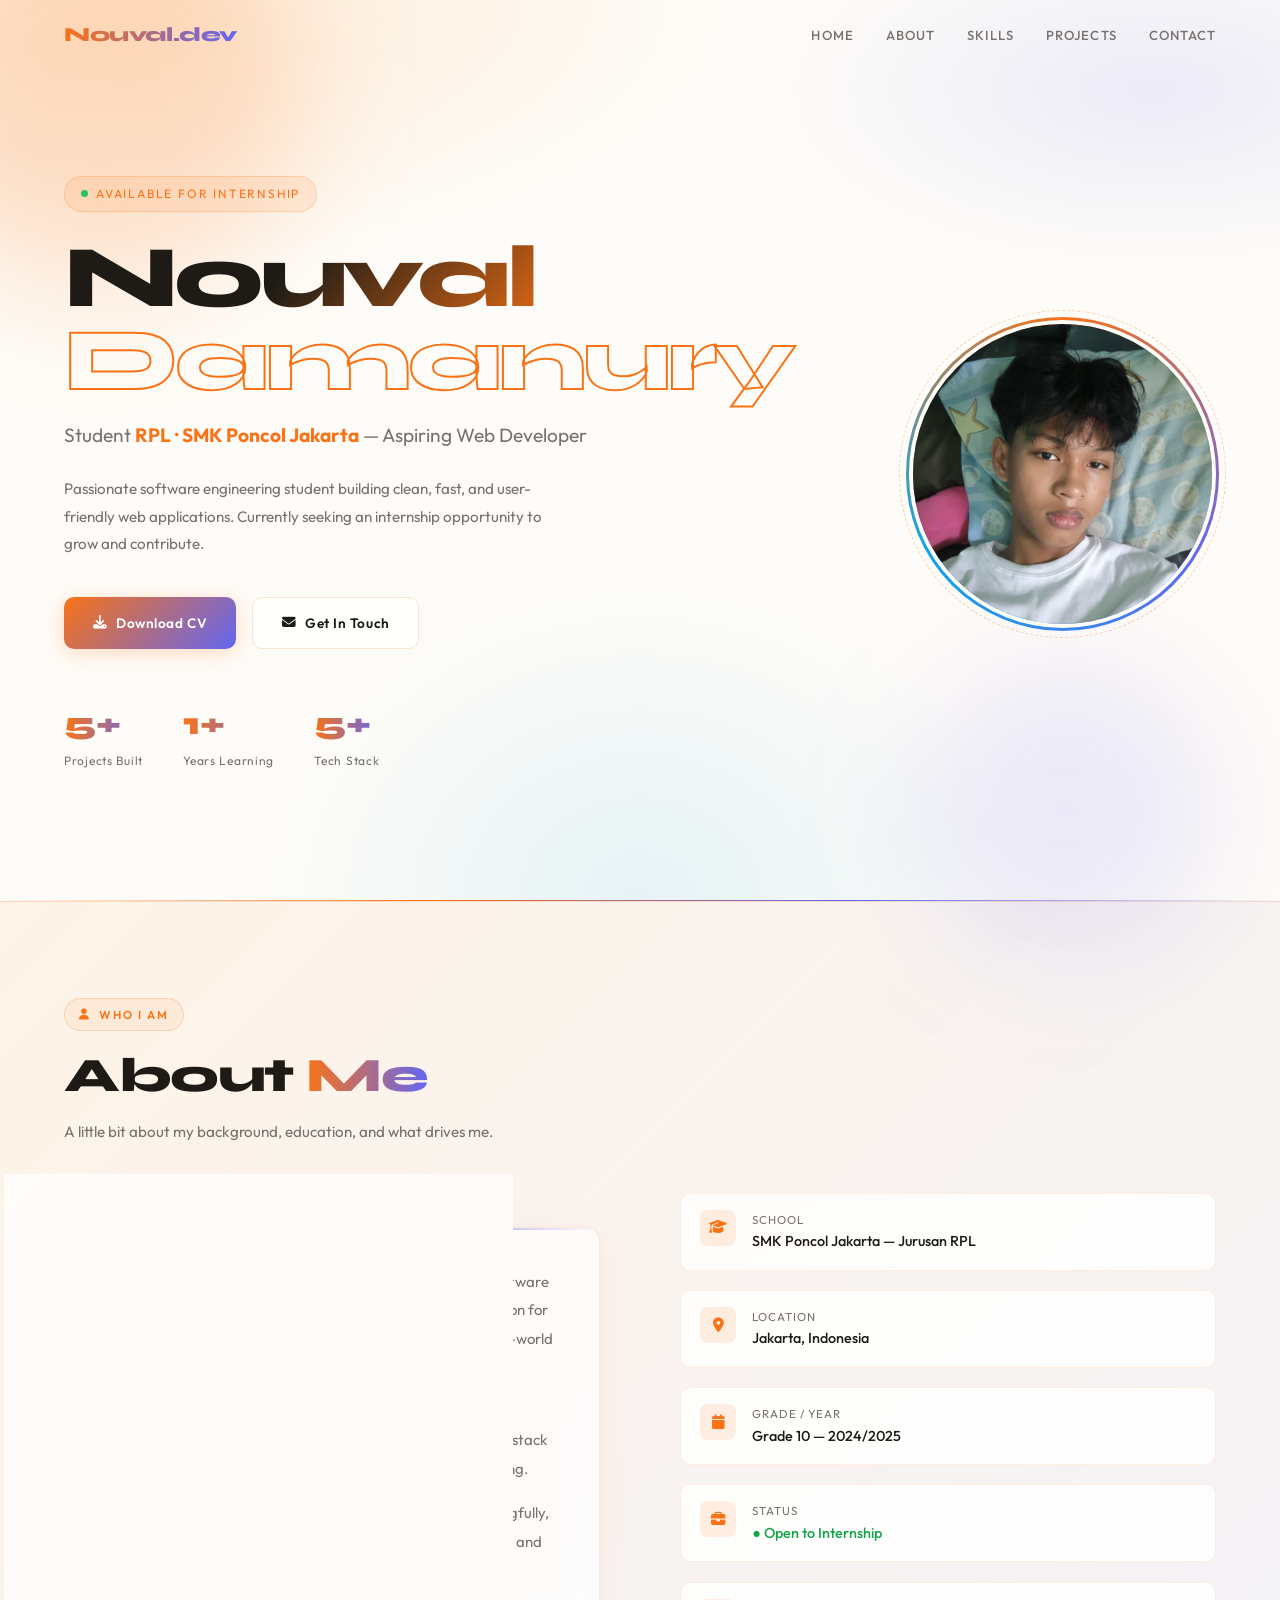
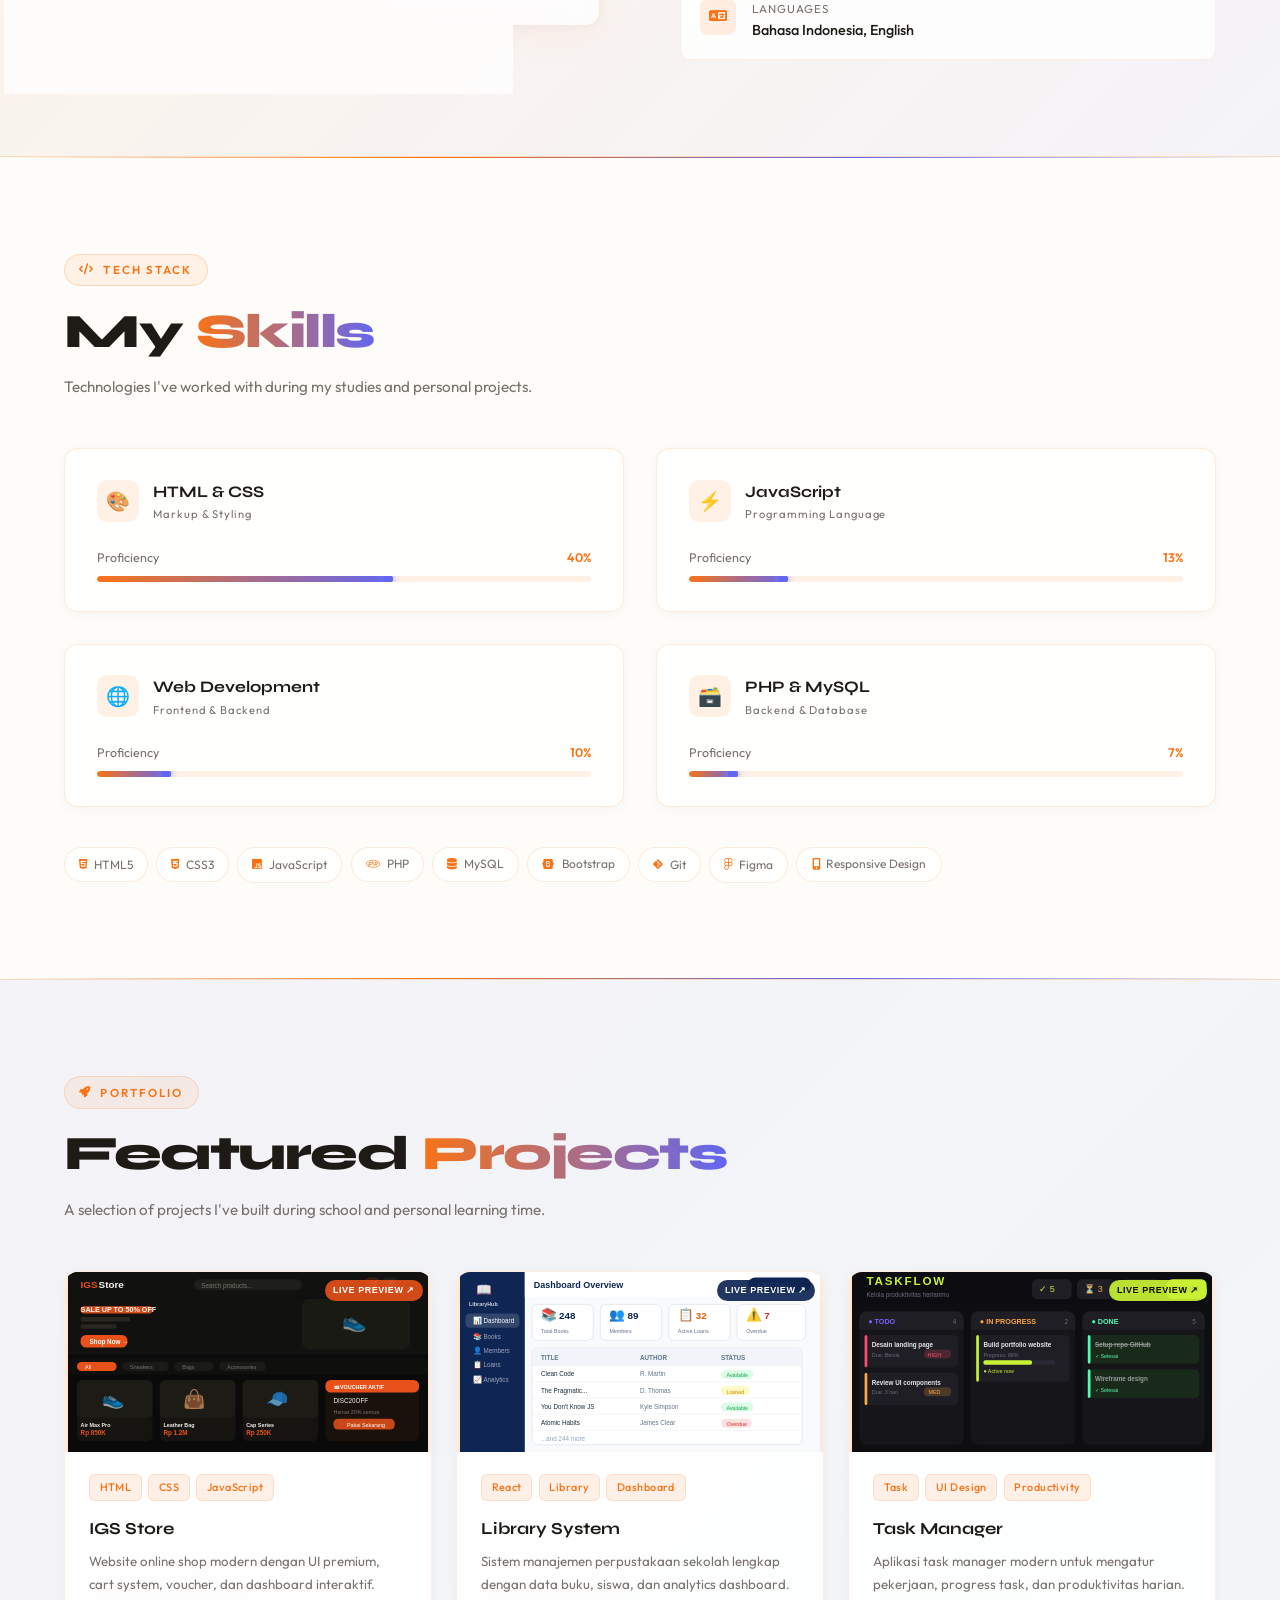
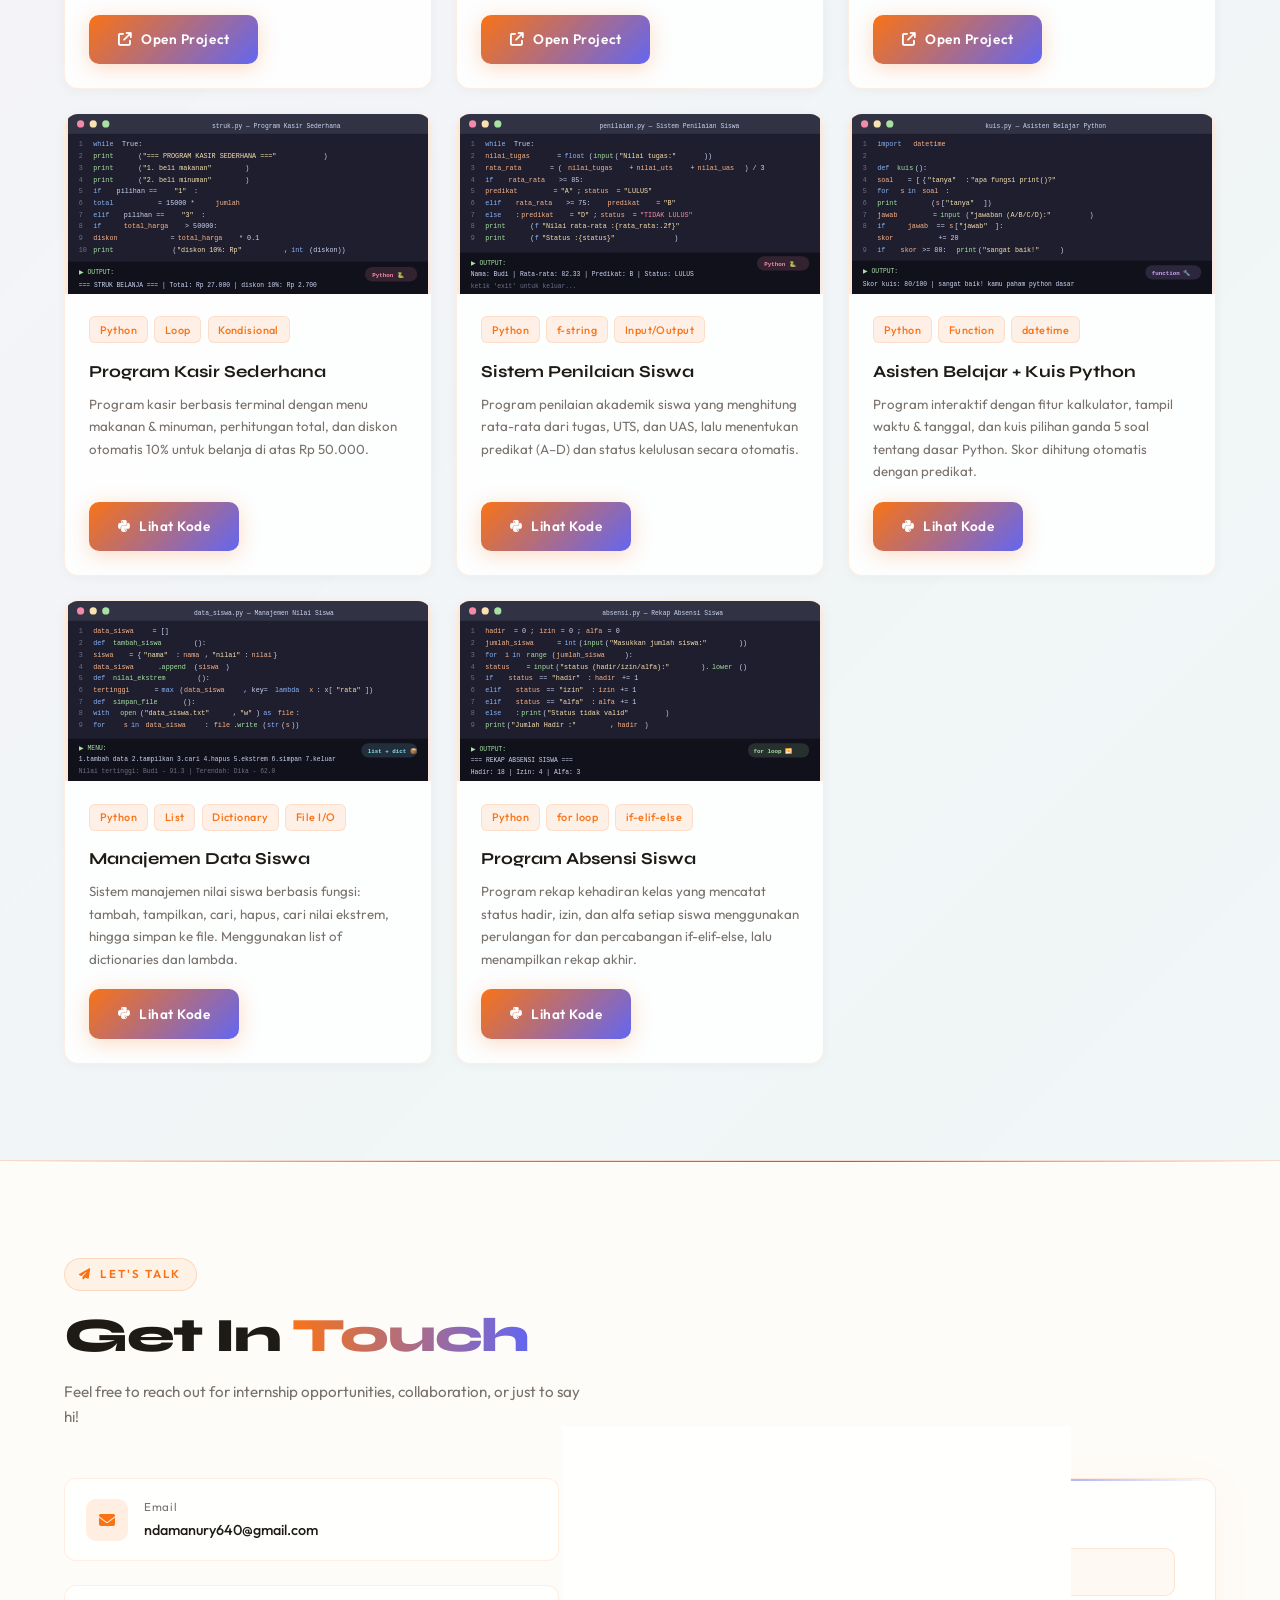
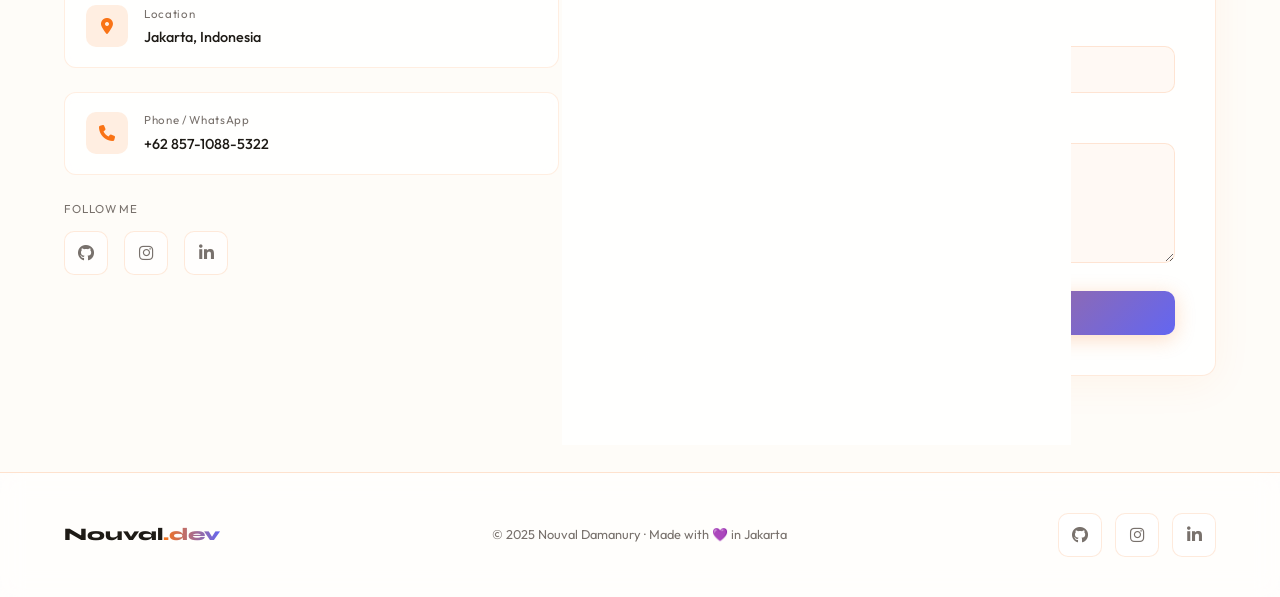
==== index.html @ 6b2ab717 "Add files via upload" ====
<!DOCTYPE html>
<html lang="en">
<head>
  <meta charset="UTF-8"/>
  <meta name="viewport" content="width=device-width, initial-scale=1.0"/>
  <title>Nouval Damanury — RPL Portfolio</title>
  <link href="https://fonts.googleapis.com/css2?family=Syne:wght@400;500;600;700;800&family=Outfit:wght@300;400;500;600&display=swap" rel="stylesheet"/>
  <link rel="stylesheet" href="https://cdnjs.cloudflare.com/ajax/libs/font-awesome/6.5.0/css/all.min.css"/>
  <style>
    /* ═══════════════════════════════════════
       ROOT & RESET
    ═══════════════════════════════════════ */
    :root {
      --bg:       #fefcf8;
      --bg2:      #fff8f0;
      --bg3:      #fff2e5;
      --purple:   #f97316;
      --purple-l: #fb923c;
      --purple-g: #fdba74;
      --accent:   #6366f1;
      --accent-l: #818cf8;
      --teal:     #0ea5e9;
      --rose:     #f43f5e;
      --glow:     rgba(249,115,22,.25);
      --glow2:    rgba(249,115,22,.15);
      --border:   rgba(249,115,22,.2);
      --text:     #1e1b16;
      --muted:    #78716c;
      --font-h:   'Syne', sans-serif;
      --font-b:   'Outfit', sans-serif;
      --r:        14px;
    }
    *, *::before, *::after { box-sizing: border-box; margin: 0; padding: 0; }
    html { scroll-behavior: smooth; }
    body {
      background: var(--bg);
      color: var(--text);
      font-family: var(--font-b);
      font-size: 15px;
      line-height: 1.7;
      overflow-x: hidden;
      background-image: 
        radial-gradient(ellipse 80% 50% at 10% 0%, rgba(253,186,116,.25) 0%, transparent 60%),
        radial-gradient(ellipse 60% 40% at 90% 10%, rgba(129,140,248,.15) 0%, transparent 50%),
        radial-gradient(ellipse 50% 60% at 50% 100%, rgba(14,165,233,.1) 0%, transparent 60%);
      background-attachment: fixed;
    }
    a { color: inherit; text-decoration: none; }
    img { max-width: 100%; display: block; }

    /* ═══════════════════════════════════════
       SCROLLBAR
    ═══════════════════════════════════════ */
    ::-webkit-scrollbar { width: 6px; }
    ::-webkit-scrollbar-track { background: var(--bg2); }
    ::-webkit-scrollbar-thumb { background: var(--purple); border-radius: 3px; }

    /* ═══════════════════════════════════════
       STAR CANVAS BG
    ═══════════════════════════════════════ */
    #starfield {
      position: fixed; inset: 0; z-index: 0;
      pointer-events: none;
      opacity: 0.6;
    }

    /* ═══════════════════════════════════════
       NAV
    ═══════════════════════════════════════ */
    nav {
      position: fixed; top: 0; left: 0; right: 0; z-index: 1000;
      padding: 1.1rem 5%;
      display: flex; justify-content: space-between; align-items: center;
      transition: background .4s, backdrop-filter .4s, border-color .4s, box-shadow .4s;
      border-bottom: 1px solid transparent;
    }
    nav.scrolled {
      background: rgba(254,252,248,.88);
      backdrop-filter: blur(18px);
      border-color: var(--border);
      box-shadow: 0 4px 24px rgba(249,115,22,.08);
    }
    .nav-brand {
      font-family: var(--font-h);
      font-size: 1.25rem; font-weight: 800;
      background: linear-gradient(90deg, var(--purple), var(--accent));
      -webkit-background-clip: text; -webkit-text-fill-color: transparent;
      letter-spacing: -.02em;
    }
    .nav-links {
      display: flex; gap: 2rem; list-style: none;
    }
    .nav-links a {
      font-size: .82rem; font-weight: 500;
      letter-spacing: .08em; text-transform: uppercase;
      color: var(--muted);
      transition: color .2s;
      position: relative;
    }
    .nav-links a::after {
      content: '';
      position: absolute; bottom: -4px; left: 0; width: 0; height: 2px;
      background: var(--purple);
      border-radius: 2px;
      transition: width .25s;
    }
    .nav-links a:hover { color: var(--purple); }
    .nav-links a:hover::after { width: 100%; }
    .nav-toggle {
      display: none; background: none; border: none;
      color: var(--text); font-size: 1.3rem; cursor: pointer;
    }
    .mobile-menu {
      display: none;
      position: fixed; top: 62px; left: 0; right: 0;
      background: rgba(254,252,248,.97);
      backdrop-filter: blur(20px);
      border-bottom: 1px solid var(--border);
      padding: 1.5rem 5%;
      z-index: 999;
      flex-direction: column; gap: 1.2rem;
      box-shadow: 0 8px 32px rgba(249,115,22,.08);
    }
    .mobile-menu.open { display: flex; }
    .mobile-menu a { color: var(--muted); font-weight: 500; padding: .5rem 0; border-bottom: 1px solid var(--border); }
    .mobile-menu a:hover { color: var(--purple); }

    /* ═══════════════════════════════════════
       SECTION WRAPPER
    ═══════════════════════════════════════ */
    .wrapper { position: relative; z-index: 1; }
    section { padding: 6rem 5%; }
    .section-badge {
      display: inline-flex; align-items: center; gap: .5rem;
      font-size: .72rem; font-weight: 600; letter-spacing: .18em;
      text-transform: uppercase; color: var(--purple);
      border: 1px solid var(--border); padding: .35rem .9rem; border-radius: 100px;
      margin-bottom: 1.2rem;
      background: rgba(249,115,22,.08);
    }
    .section-badge i { font-size: .7rem; }
    h2.section-title {
      font-family: var(--font-h);
      font-size: clamp(2rem, 4.5vw, 3rem);
      font-weight: 800; line-height: 1.1;
      letter-spacing: -.03em;
      margin-bottom: 1rem;
      color: var(--text);
    }
    h2.section-title span {
      background: linear-gradient(90deg, var(--purple), var(--accent));
      -webkit-background-clip: text; -webkit-text-fill-color: transparent;
    }
    .section-sub { color: var(--muted); max-width: 520px; font-size: .95rem; }

    /* REVEAL */
    .reveal {
      opacity: 0; transform: translateY(36px);
      transition: opacity .65s ease, transform .65s ease;
    }
    .reveal.in { opacity: 1; transform: none; }

    /* ═══════════════════════════════════════
       HERO
    ═══════════════════════════════════════ */
    #hero {
      min-height: 100vh;
      display: flex; align-items: center;
      padding: 7rem 5% 4rem;
      position: relative;
    }
    .hero-grid {
      display: grid; grid-template-columns: 1fr auto;
      gap: 4rem; align-items: center;
      width: 100%;
    }
    .hero-badge {
      display: inline-flex; align-items: center; gap: .5rem;
      font-size: .75rem; letter-spacing: .15em; text-transform: uppercase;
      color: var(--purple); background: rgba(249,115,22,.1);
      border: 1px solid var(--border); padding: .4rem 1rem; border-radius: 100px;
      margin-bottom: 1.5rem;
      opacity: 0; animation: fadeUp .6s .2s forwards;
    }
    .hero-badge .dot {
      width: 7px; height: 7px; background: #22c55e;
      border-radius: 50%; animation: pulse 1.5s infinite;
    }
    .hero-name {
      font-family: var(--font-h);
      font-size: clamp(2.8rem, 7vw, 5.5rem);
      font-weight: 800; line-height: .95;
      letter-spacing: -.04em;
      opacity: 0; animation: fadeUp .7s .35s forwards;
    }
    .hero-name .grad {
      background: linear-gradient(135deg, #1e1b16 30%, var(--purple) 70%, var(--accent));
      -webkit-background-clip: text; -webkit-text-fill-color: transparent;
    }
    .hero-name .outline {
      -webkit-text-stroke: 2px var(--purple);
      color: transparent;
    }
    .hero-role {
      margin-top: 1rem;
      font-size: clamp(1rem, 2.2vw, 1.2rem);
      color: var(--muted); font-weight: 400;
      opacity: 0; animation: fadeUp .7s .5s forwards;
    }
    .hero-role strong { color: var(--purple); }
    .hero-desc {
      margin-top: 1.5rem; max-width: 480px;
      color: var(--muted); font-size: .95rem; line-height: 1.8;
      opacity: 0; animation: fadeUp .7s .65s forwards;
    }
    .hero-actions {
      margin-top: 2.5rem;
      display: flex; gap: 1rem; flex-wrap: wrap;
      opacity: 0; animation: fadeUp .7s .8s forwards;
    }
    .btn {
      display: inline-flex; align-items: center; gap: .55rem;
      padding: .82rem 1.8rem;
      font-family: var(--font-b); font-size: .85rem; font-weight: 600;
      letter-spacing: .04em; border-radius: 10px;
      cursor: pointer; border: none;
      transition: transform .2s, box-shadow .2s;
    }
    .btn-primary {
      background: linear-gradient(135deg, var(--purple), var(--accent));
      color: #fff;
      box-shadow: 0 4px 20px var(--glow);
    }
    .btn-primary:hover { transform: translateY(-3px); box-shadow: 0 8px 32px var(--glow); }
    .btn-outline {
      background: rgba(255,255,255,.8);
      border: 1px solid var(--border); color: var(--text);
      backdrop-filter: blur(8px);
    }
    .btn-outline:hover { border-color: var(--purple); color: var(--purple); transform: translateY(-2px); box-shadow: 0 4px 16px var(--glow2); }

    /* PHOTO */
    .hero-photo-wrap {
      opacity: 0; animation: fadeUp .8s .4s forwards;
      display: flex; align-items: center; justify-content: center;
    }
    .photo-ring {
      position: relative;
      width: clamp(200px, 24vw, 310px);
      height: clamp(200px, 24vw, 310px);
    }
    .photo-ring::before {
      content: '';
      position: absolute; inset: -3px;
      border-radius: 50%;
      background: conic-gradient(var(--purple), var(--accent), var(--teal), var(--purple));
      animation: spin 6s linear infinite;
      z-index: -1;
    }
    .photo-ring::after {
      content: '';
      position: absolute; inset: -10px;
      border-radius: 50%;
      border: 1px dashed rgba(249,115,22,.35);
      animation: spin 12s linear infinite reverse;
    }
    .photo-ring img, .photo-placeholder {
      width: 100%; height: 100%;
      border-radius: 50%;
      object-fit: cover;
      border: 4px solid var(--bg);
    }
    .photo-placeholder {
      background: linear-gradient(135deg, var(--bg3), var(--bg2));
      border: 4px solid var(--bg);
      display: flex; align-items: center; justify-content: center;
      font-size: 5rem;
    }
    .glow-dot {
      position: absolute;
      border-radius: 50%;
      filter: blur(60px); pointer-events: none;
    }
    .gd1 { width: 400px; height: 400px; background: rgba(249,115,22,.18); top: -100px; left: -100px; }
    .gd2 { width: 300px; height: 300px; background: rgba(99,102,241,.12); bottom: -60px; right: 5%; }

    /* STATS */
    .hero-stats {
      display: flex; gap: 2.5rem; margin-top: 3rem; flex-wrap: wrap;
      opacity: 0; animation: fadeUp .7s 1s forwards;
    }
    .stat-item { text-align: left; }
    .stat-num {
      font-family: var(--font-h); font-size: 2rem; font-weight: 800;
      background: linear-gradient(90deg, var(--purple), var(--accent));
      -webkit-background-clip: text; -webkit-text-fill-color: transparent;
    }
    .stat-label { font-size: .75rem; color: var(--muted); letter-spacing: .06em; }

    /* ═══════════════════════════════════════
       ABOUT
    ═══════════════════════════════════════ */
    #about {
      background: linear-gradient(135deg, rgba(253,186,116,.12) 0%, rgba(129,140,248,.08) 100%);
      border-top: 1px solid var(--border);
      border-bottom: 1px solid var(--border);
    }
    .about-grid {
      display: grid; grid-template-columns: 1fr 1fr;
      gap: 5rem; align-items: center; margin-top: 3rem;
    }
    .about-card {
      background: rgba(255,255,255,.75);
      border: 1px solid rgba(249,115,22,.15);
      border-radius: var(--r);
      padding: 2.5rem;
      backdrop-filter: blur(12px);
      box-shadow: 0 8px 40px rgba(249,115,22,.06), 0 2px 12px rgba(0,0,0,.04);
      position: relative; overflow: hidden;
    }
    .about-card::before {
      content: '';
      position: absolute; top: 0; left: 0; right: 0; height: 2px;
      background: linear-gradient(90deg, var(--purple), var(--accent), transparent);
    }
    .about-card p { color: var(--muted); line-height: 1.9; margin-bottom: 1rem; }
    .about-card p:last-child { margin-bottom: 0; }
    .about-info { display: flex; flex-direction: column; gap: 1.2rem; }
    .info-row {
      display: flex; align-items: flex-start; gap: 1rem;
      padding: 1rem 1.2rem;
      background: rgba(255,255,255,.8);
      border: 1px solid rgba(249,115,22,.12); border-radius: 10px;
      transition: border-color .2s, box-shadow .2s;
    }
    .info-row:hover { border-color: var(--purple); box-shadow: 0 4px 16px var(--glow2); }
    .info-icon {
      width: 36px; height: 36px; flex-shrink: 0;
      display: flex; align-items: center; justify-content: center;
      background: rgba(249,115,22,.12); border-radius: 8px;
      color: var(--purple); font-size: .9rem;
    }
    .info-label { font-size: .72rem; color: var(--muted); letter-spacing: .08em; text-transform: uppercase; }
    .info-val { font-size: .9rem; font-weight: 500; color: var(--text); }

    /* ═══════════════════════════════════════
       SKILLS
    ═══════════════════════════════════════ */
    #skills { position: relative; }
    .skills-grid {
      display: grid; grid-template-columns: 1fr 1fr;
      gap: 2rem; margin-top: 3rem;
    }
    .skill-card {
      background: rgba(255,255,255,.8);
      border: 1px solid rgba(249,115,22,.15); border-radius: var(--r);
      padding: 1.8rem 2rem;
      backdrop-filter: blur(10px);
      transition: border-color .3s, transform .3s, box-shadow .3s;
      position: relative; overflow: hidden;
      box-shadow: 0 2px 12px rgba(0,0,0,.04);
    }
    .skill-card::after {
      content: '';
      position: absolute; inset: 0;
      background: linear-gradient(135deg, rgba(249,115,22,.04), transparent);
      opacity: 0; transition: opacity .3s;
    }
    .skill-card:hover { border-color: var(--purple); transform: translateY(-4px); box-shadow: 0 12px 32px var(--glow2); }
    .skill-card:hover::after { opacity: 1; }
    .skill-header { display: flex; align-items: center; gap: .9rem; margin-bottom: 1.4rem; }
    .skill-icon {
      width: 42px; height: 42px;
      display: flex; align-items: center; justify-content: center;
      background: rgba(249,115,22,.1); border-radius: 10px;
      font-size: 1.2rem;
    }
    .skill-name { font-family: var(--font-h); font-weight: 700; font-size: 1rem; color: var(--text); }
    .skill-tag { font-size: .7rem; color: var(--muted); letter-spacing: .08em; }
    .progress-wrap { position: relative; }
    .progress-top {
      display: flex; justify-content: space-between;
      font-size: .78rem; margin-bottom: .5rem;
    }
    .progress-label { color: var(--muted); }
    .progress-pct { color: var(--purple); font-weight: 600; }
    .progress-bar {
      height: 6px; background: rgba(249,115,22,.1); border-radius: 100px; overflow: hidden;
    }
    .progress-fill {
      height: 100%;
      background: linear-gradient(90deg, var(--purple), var(--accent));
      border-radius: 100px;
      width: 0%;
      transition: width 1.2s cubic-bezier(.4,0,.2,1);
      position: relative;
    }
    .progress-fill::after {
      content: '';
      position: absolute; right: 0; top: 50%;
      transform: translateY(-50%);
      width: 10px; height: 10px; background: var(--accent);
      border-radius: 50%;
      box-shadow: 0 0 8px var(--accent-l);
    }

    .tech-pills { display: flex; flex-wrap: wrap; gap: .5rem; margin-top: 2.5rem; }
    .tech-pill {
      display: flex; align-items: center; gap: .4rem;
      padding: .4rem .9rem;
      background: rgba(255,255,255,.85); border: 1px solid rgba(249,115,22,.15);
      border-radius: 100px; font-size: .75rem; color: var(--muted);
      transition: border-color .2s, color .2s, box-shadow .2s;
      backdrop-filter: blur(8px);
    }
    .tech-pill:hover { border-color: var(--purple); color: var(--purple); box-shadow: 0 4px 12px var(--glow2); }
    .tech-pill i { color: var(--purple); font-size: .7rem; }

    /* ═══════════════════════════════════════
       PROJECTS
    ═══════════════════════════════════════ */
    #projects { 
      background: linear-gradient(135deg, rgba(129,140,248,.08) 0%, rgba(14,165,233,.06) 100%);
      border-top: 1px solid var(--border); border-bottom: 1px solid var(--border); 
    }
    .projects-grid {
      display: grid; grid-template-columns: repeat(3, 1fr);
      gap: 1.5rem; margin-top: 3rem;
    }
    .project-card {
      background: rgba(255,255,255,.85);
      border: 1px solid rgba(249,115,22,.12); border-radius: var(--r);
      overflow: hidden;
      transition: transform .3s, border-color .3s, box-shadow .3s;
      display: flex; flex-direction: column;
      backdrop-filter: blur(8px);
      box-shadow: 0 2px 12px rgba(0,0,0,.04);
    }
    .project-card:hover { transform: translateY(-6px); border-color: var(--purple); box-shadow: 0 16px 48px rgba(249,115,22,.12); }
    .project-thumb {
      height: 180px;
      position: relative; overflow: hidden;
      background: var(--bg3);
      display: flex; align-items: center; justify-content: center;
    }
    .project-thumb svg {
      position: absolute; inset: 0;
      width: 100%; height: 100%;
      transition: transform .4s ease;
    }
    .project-card:hover .project-thumb svg { transform: scale(1.04); }
    .project-content {
      padding: 1.4rem 1.5rem 1.5rem;
      flex: 1; display: flex; flex-direction: column;
    }
    .project-tags {
      display: flex; flex-wrap: wrap; gap: .4rem; margin-bottom: .9rem;
    }
    .project-tags span {
      font-size: .68rem; padding: .2rem .6rem;
      background: rgba(249,115,22,.1); border: 1px solid rgba(249,115,22,.15);
      border-radius: 6px; color: var(--purple); letter-spacing: .04em; font-weight: 500;
    }
    .project-content h3 {
      font-family: var(--font-h); font-size: 1.05rem; font-weight: 700; margin-bottom: .4rem; color: var(--text);
    }
    .project-content p {
      color: var(--muted); font-size: .83rem; line-height: 1.7; flex: 1; margin-bottom: 1.2rem;
    }
    .project-thumb-img {
      width: 100%; height: 100%; object-fit: cover;
      transition: transform .4s;
    }

.project-icon{
  font-size: 4rem;
  color: var(--purple);
  z-index: 2;
}
.project-overlay{
  position:absolute;
  inset:0;
  background:linear-gradient(135deg, rgba(249,115,22,.08), rgba(99,102,241,.05));
}

    .project-card:hover .project-thumb-img { transform: scale(1.06); }
    .project-thumb-placeholder {
      width: 100%; height: 100%;
      display: flex; align-items: center; justify-content: center;
      font-size: 3.5rem;
      background: linear-gradient(135deg, rgba(249,115,22,.08), rgba(99,102,241,.08));
    }
    .project-thumb-overlay {
      position: absolute; inset: 0;
      background: linear-gradient(to top, rgba(255,248,240,.5), transparent);
    }
    .project-body { padding: 1.5rem; flex: 1; display: flex; flex-direction: column; }
    .project-title {
      font-family: var(--font-h); font-size: 1.05rem; font-weight: 700;
      margin-bottom: .5rem; color: var(--text);
    }
    .project-desc { color: var(--muted); font-size: .83rem; line-height: 1.7; flex: 1; margin-bottom: 1.2rem; }
    .project-stack { display: flex; flex-wrap: wrap; gap: .4rem; margin-bottom: 1.2rem; }
    .stack-tag {
      font-size: .68rem; padding: .22rem .65rem;
      background: rgba(249,115,22,.08); border: 1px solid rgba(249,115,22,.15);
      border-radius: 6px; color: var(--purple);
      letter-spacing: .04em;
    }
    .project-links { display: flex; gap: .7rem; }
    .proj-link {
      display: inline-flex; align-items: center; gap: .4rem;
      font-size: .78rem; padding: .45rem 1rem; border-radius: 8px;
      font-weight: 500; transition: background .2s, color .2s, border-color .2s;
    }
    .proj-link-primary { background: rgba(249,115,22,.12); border: 1px solid rgba(249,115,22,.2); color: var(--purple); }
    .proj-link-primary:hover { background: var(--purple); color: #fff; border-color: var(--purple); }
    .proj-link-ghost { border: 1px solid rgba(0,0,0,.1); color: var(--muted); }
    .proj-link-ghost:hover { border-color: var(--purple); color: var(--purple); }

    /* ═══════════════════════════════════════
       CONTACT
    ═══════════════════════════════════════ */
    #contact { position: relative; }
    .contact-grid {
      display: grid; grid-template-columns: 1fr 1.2fr;
      gap: 4rem; margin-top: 3rem; align-items: start;
    }
    .contact-info { display: flex; flex-direction: column; gap: 1.5rem; }
    .contact-detail {
      display: flex; align-items: center; gap: 1rem;
      padding: 1.1rem 1.3rem;
      background: rgba(255,255,255,.8);
      border: 1px solid rgba(249,115,22,.12); border-radius: 12px;
      transition: border-color .2s, box-shadow .2s;
      backdrop-filter: blur(8px);
    }
    .contact-detail:hover { border-color: var(--purple); box-shadow: 0 6px 20px var(--glow2); }
    .contact-icon {
      width: 42px; height: 42px; flex-shrink: 0;
      display: flex; align-items: center; justify-content: center;
      background: rgba(249,115,22,.12); border-radius: 10px;
      color: var(--purple); font-size: 1rem;
    }
    .contact-label { font-size: .72rem; color: var(--muted); letter-spacing: .06em; margin-bottom: .1rem; }
    .contact-val { font-size: .9rem; font-weight: 500; color: var(--text); }

    .socials { display: flex; gap: 1rem; margin-top: .5rem; }
    .social-btn {
      width: 44px; height: 44px;
      display: flex; align-items: center; justify-content: center;
      border: 1px solid rgba(249,115,22,.15); border-radius: 10px;
      color: var(--muted); font-size: 1.05rem;
      background: rgba(255,255,255,.7);
      transition: border-color .2s, color .2s, background .2s, transform .2s, box-shadow .2s;
    }
    .social-btn:hover {
      border-color: var(--purple); color: var(--purple);
      background: rgba(249,115,22,.08);
      transform: translateY(-3px);
      box-shadow: 0 6px 20px var(--glow2);
    }

    /* FORM */
    .contact-form {
      background: rgba(255,255,255,.85);
      border: 1px solid rgba(249,115,22,.15); border-radius: var(--r);
      padding: 2.5rem;
      backdrop-filter: blur(12px);
      position: relative; overflow: hidden;
      box-shadow: 0 8px 40px rgba(249,115,22,.06);
    }
    .contact-form::before {
      content: '';
      position: absolute; top: 0; left: 0; right: 0; height: 2px;
      background: linear-gradient(90deg, var(--purple), var(--accent), transparent);
    }
    .form-group { margin-bottom: 1.3rem; }
    .form-label {
      display: block; font-size: .78rem; color: var(--muted);
      letter-spacing: .08em; text-transform: uppercase; margin-bottom: .5rem; font-weight: 500;
    }
    .form-control {
      width: 100%; padding: .85rem 1.1rem;
      background: rgba(249,115,22,.04);
      border: 1px solid rgba(249,115,22,.15); border-radius: 10px;
      color: var(--text); font-family: var(--font-b); font-size: .9rem;
      transition: border-color .2s, box-shadow .2s;
      outline: none;
    }
    .form-control::placeholder { color: var(--muted); opacity: .7; }
    .form-control:focus {
      border-color: var(--purple);
      box-shadow: 0 0 0 3px rgba(249,115,22,.12);
      background: rgba(249,115,22,.06);
    }
    textarea.form-control { resize: vertical; min-height: 120px; }
    .form-row { display: grid; grid-template-columns: 1fr 1fr; gap: 1rem; }
    .form-success {
      display: none; text-align: center; padding: 2rem;
      color: #16a34a; font-size: .95rem;
    }
    .form-success i { font-size: 2.5rem; margin-bottom: .8rem; display: block; }

    /* ═══════════════════════════════════════
       FOOTER
    ═══════════════════════════════════════ */
    footer {
      border-top: 1px solid var(--border);
      padding: 2.5rem 5%;
      background: rgba(255,255,255,.6);
      backdrop-filter: blur(12px);
      display: flex; justify-content: space-between; align-items: center;
      flex-wrap: wrap; gap: 1rem;
    }
    .footer-brand { font-family: var(--font-h); font-weight: 800; font-size: 1.1rem; color: var(--text); }
    .footer-brand span {
      background: linear-gradient(90deg, var(--purple), var(--accent));
      -webkit-background-clip: text; -webkit-text-fill-color: transparent;
    }
    .footer-copy { color: var(--muted); font-size: .8rem; }
    .footer-socials { display: flex; gap: .8rem; }

    /* ═══════════════════════════════════════
       DIVIDER GLOW
    ═══════════════════════════════════════ */
    .glow-divider {
      height: 1px;
      background: linear-gradient(90deg, transparent, var(--purple), var(--accent), transparent);
    }

    /* ═══════════════════════════════════════
       ANIMATIONS
    ═══════════════════════════════════════ */
    @keyframes fadeUp {
      from { opacity: 0; transform: translateY(28px); }
      to   { opacity: 1; transform: none; }
    }
    @keyframes spin {
      to { transform: rotate(360deg); }
    }
    @keyframes pulse {
      0%, 100% { box-shadow: 0 0 0 0 rgba(34,197,94,.4); }
      50%       { box-shadow: 0 0 0 6px rgba(34,197,94,0); }
    }
    @keyframes float {
      0%, 100% { transform: translateY(0); }
      50%       { transform: translateY(-12px); }
    }

    /* ═══════════════════════════════════════
       RESPONSIVE
    ═══════════════════════════════════════ */
    @media (max-width: 1200px) {
      .projects-grid { grid-template-columns: 1fr 1fr; }
    }
    @media (max-width: 1024px) {
      .projects-grid { grid-template-columns: 1fr 1fr; }
      .about-grid { gap: 3rem; }
      .contact-grid { gap: 2.5rem; }
    }
    @media (max-width: 768px) {
      .nav-links { display: none; }
      .nav-toggle { display: block; }
      .hero-grid { grid-template-columns: 1fr; text-align: center; }
      .hero-photo-wrap { order: -1; }
      .hero-actions { justify-content: center; }
      .hero-stats { justify-content: center; }
      .about-grid { grid-template-columns: 1fr; gap: 2rem; }
      .skills-grid { grid-template-columns: 1fr; }
      .projects-grid { grid-template-columns: 1fr; }
      .contact-grid { grid-template-columns: 1fr; gap: 2rem; }
      .form-row { grid-template-columns: 1fr; }
      .hero-desc { margin: 1.5rem auto 0; }
      .section-sub { margin: 0 auto; }
      footer { flex-direction: column; text-align: center; align-items: center; }
    }
    @media (max-width: 580px) {
      .projects-grid { grid-template-columns: 1fr; }
      section { padding: 4.5rem 4%; }
      .about-card { padding: 1.8rem; }
      .contact-form { padding: 1.8rem; }
    }
    @media (max-width: 480px) {
      section { padding: 4rem 4%; }
      .photo-ring { width: 180px; height: 180px; }
      .hero-stats { gap: 1.5rem; }
      .stat-num { font-size: 1.6rem; }
    }
    @media (max-width: 360px) {
      section { padding: 3.5rem 3%; }
      .photo-ring { width: 160px; height: 160px; }
      nav { padding: 1rem 4%; }
    }
  </style>
</head>
<body>

<!-- STARFIELD -->
<canvas id="starfield"></canvas>

<!-- NAV -->
<nav id="navbar">
  <div class="nav-brand">Nouval.dev</div>
  <ul class="nav-links">
    <li><a href="#hero">Home</a></li>
    <li><a href="#about">About</a></li>
    <li><a href="#skills">Skills</a></li>
    <li><a href="#projects">Projects</a></li>
    <li><a href="#contact">Contact</a></li>
  </ul>
  <button class="nav-toggle" id="navToggle" aria-label="Menu"><i class="fas fa-bars"></i></button>
</nav>
<div class="mobile-menu" id="mobileMenu">
  <a href="#hero" onclick="closeMobile()">Home</a>
  <a href="#about" onclick="closeMobile()">About</a>
  <a href="#skills" onclick="closeMobile()">Skills</a>
  <a href="#projects" onclick="closeMobile()">Projects</a>
  <a href="#contact" onclick="closeMobile()">Contact</a>
</div>

<div class="wrapper">

  <!-- ═══ HERO ═══ -->
  <section id="hero">
    <div class="glow-dot gd1"></div>
    <div class="glow-dot gd2"></div>
    <div class="hero-grid">
      <div class="hero-left">
        <div class="hero-badge">
          <div class="dot"></div>
          Available for Internship
        </div>
        <div class="hero-name">
          <div class="grad">Nouval</div>
          <div class="outline">Damanury</div>
        </div>
        <div class="hero-role">
          Student <strong>RPL · SMK Poncol Jakarta</strong> — Aspiring Web Developer
        </div>
        <p class="hero-desc">
          Passionate software engineering student building clean, fast, and user-friendly web applications. Currently seeking an internship opportunity to grow and contribute.
        </p>
        <div class="hero-actions">
          <a href="#" class="btn btn-primary" onclick="downloadCV(event)">
            <i class="fas fa-download"></i> Download CV
          </a>
          <a href="#contact" class="btn btn-outline">
            <i class="fas fa-envelope"></i> Get In Touch
          </a>
        </div>
        <div class="hero-stats">
          <div class="stat-item">
            <div class="stat-num">5+</div>
            <div class="stat-label">Projects Built</div>
          </div>
          <div class="stat-item">
            <div class="stat-num">1+</div>
            <div class="stat-label">Years Learning</div>
          </div>
          <div class="stat-item">
            <div class="stat-num">5+</div>
            <div class="stat-label">Tech Stack</div>
          </div>
        </div>
      </div>
      <div class="hero-photo-wrap">
        <div class="photo-ring" style="animation: float 4s ease-in-out infinite;">
          <img src="nori.jpeg" />
        </div>
      </div>
    </div>
  </section>

  <div class="glow-divider"></div>

  <!-- ═══ ABOUT ═══ -->
  <section id="about">
    <div class="section-badge"><i class="fas fa-user"></i> Who I Am</div>
    <h2 class="section-title reveal">About <span>Me</span></h2>
    <p class="section-sub reveal">A little bit about my background, education, and what drives me.</p>
    <div class="about-grid">
      <div class="about-card reveal">
        <p>Hi! I'm <strong style="color:var(--text)">Nouval Damanury</strong>, a grade 10 student majoring in Software Engineering (RPL) at SMK Poncol Jakarta. I have a deep passion for web development and building digital solutions that solve real-world problems.</p>
        <p>I started learning to code in grade 10 and since then I've built numerous web projects ranging from simple static sites to full-stack applications. I love clean code, great UI, and continuous learning.</p>
        <p>My goal is to land an internship where I can contribute meaningfully, learn from experienced developers, and grow both technically and professionally.</p>
      </div>
      <div class="about-info reveal">
        <div class="info-row">
          <div class="info-icon"><i class="fas fa-graduation-cap"></i></div>
          <div>
            <div class="info-label">School</div>
            <div class="info-val">SMK Poncol Jakarta — Jurusan RPL</div>
          </div>
        </div>
        <div class="info-row">
          <div class="info-icon"><i class="fas fa-map-marker-alt"></i></div>
          <div>
            <div class="info-label">Location</div>
            <div class="info-val">Jakarta, Indonesia</div>
          </div>
        </div>
        <div class="info-row">
          <div class="info-icon"><i class="fas fa-calendar"></i></div>
          <div>
            <div class="info-label">Grade / Year</div>
            <div class="info-val">Grade 10 — 2024/2025</div>
          </div>
        </div>
        <div class="info-row">
          <div class="info-icon"><i class="fas fa-briefcase"></i></div>
          <div>
            <div class="info-label">Status</div>
            <div class="info-val" style="color:#16a34a;">● Open to Internship</div>
          </div>
        </div>
        <div class="info-row">
          <div class="info-icon"><i class="fas fa-language"></i></div>
          <div>
            <div class="info-label">Languages</div>
            <div class="info-val">Bahasa Indonesia, English</div>
          </div>
        </div>
      </div>
    </div>
  </section>

  <div class="glow-divider"></div>

  <!-- ═══ SKILLS ═══ -->
  <section id="skills">
    <div class="section-badge"><i class="fas fa-code"></i> Tech Stack</div>
    <h2 class="section-title reveal">My <span>Skills</span></h2>
    <p class="section-sub reveal">Technologies I've worked with during my studies and personal projects.</p>
    <div class="skills-grid">

      <div class="skill-card reveal">
        <div class="skill-header">
          <div class="skill-icon" style="color:#f97316">🎨</div>
          <div>
            <div class="skill-name">HTML & CSS</div>
            <div class="skill-tag">Markup & Styling</div>
          </div>
        </div>
        <div class="progress-wrap">
          <div class="progress-top">
            <span class="progress-label">Proficiency</span>
            <span class="progress-pct" id="pct-html">0%</span>
          </div>
          <div class="progress-bar"><div class="progress-fill" data-width="60" id="bar-html"></div></div>
        </div>
      </div>

      <div class="skill-card reveal" style="transition-delay:.1s">
        <div class="skill-header">
          <div class="skill-icon" style="color:#facc15">⚡</div>
          <div>
            <div class="skill-name">JavaScript</div>
            <div class="skill-tag">Programming Language</div>
          </div>
        </div>
        <div class="progress-wrap">
          <div class="progress-top">
            <span class="progress-label">Proficiency</span>
            <span class="progress-pct" id="pct-js">0%</span>
          </div>
          <div class="progress-bar"><div class="progress-fill" data-width="20" id="bar-js"></div></div>
        </div>
      </div>

      <div class="skill-card reveal" style="transition-delay:.15s">
        <div class="skill-header">
          <div class="skill-icon" style="color:#38bdf8">🌐</div>
          <div>
            <div class="skill-name">Web Development</div>
            <div class="skill-tag">Frontend & Backend</div>
          </div>
        </div>
        <div class="progress-wrap">
          <div class="progress-top">
            <span class="progress-label">Proficiency</span>
            <span class="progress-pct" id="pct-web">0%</span>
          </div>
          <div class="progress-bar"><div class="progress-fill" data-width="15" id="bar-web"></div></div>
        </div>
      </div>

      <div class="skill-card reveal" style="transition-delay:.2s">
        <div class="skill-header">
          <div class="skill-icon" style="color:#a78bfa">🗃️</div>
          <div>
            <div class="skill-name">PHP & MySQL</div>
            <div class="skill-tag">Backend & Database</div>
          </div>
        </div>
        <div class="progress-wrap">
          <div class="progress-top">
            <span class="progress-label">Proficiency</span>
            <span class="progress-pct" id="pct-php">0%</span>
          </div>
          <div class="progress-bar"><div class="progress-fill" data-width="10" id="bar-php"></div></div>
        </div>
      </div>

    </div>

    <div class="tech-pills reveal" style="margin-top:2.5rem">
      <div class="tech-pill"><i class="fab fa-html5"></i> HTML5</div>
      <div class="tech-pill"><i class="fab fa-css3-alt"></i> CSS3</div>
      <div class="tech-pill"><i class="fab fa-js"></i> JavaScript</div>
      <div class="tech-pill"><i class="fab fa-php"></i> PHP</div>
      <div class="tech-pill"><i class="fas fa-database"></i> MySQL</div>
      <div class="tech-pill"><i class="fab fa-bootstrap"></i> Bootstrap</div>
      <div class="tech-pill"><i class="fab fa-git-alt"></i> Git</div>
      <div class="tech-pill"><i class="fab fa-figma"></i> Figma</div>
      <div class="tech-pill"><i class="fas fa-mobile-alt"></i> Responsive Design</div>
    </div>
  </section>

  <div class="glow-divider"></div>

  <!-- ═══ PROJECTS ═══ -->
  <section id="projects">
    <div class="section-badge"><i class="fas fa-rocket"></i> Portfolio</div>
    <h2 class="section-title reveal">Featured <span>Projects</span></h2>
    <p class="section-sub reveal">A selection of projects I've built during school and personal learning time.</p>
    <div class="projects-grid">

<div class="project-card reveal">
  <a href="igs-store.html" target="_blank" class="project-thumb" style="display:block;text-decoration:none;cursor:pointer;">
    <div class="project-overlay"></div>
    <svg viewBox="0 0 400 200" xmlns="http://www.w3.org/2000/svg" style="width:100%;height:100%;position:absolute;inset:0">
      <!-- IGS Store Preview: Dark luxury e-commerce -->
      <rect width="400" height="200" fill="#0a0a0a"/>
      <!-- Noise texture hint -->
      <rect width="400" height="200" fill="url(#noiseIgs)" opacity="0.04"/>
      <!-- Top nav bar -->
      <rect y="0" width="400" height="28" fill="#111110"/>
      <text x="14" y="18" font-family="sans-serif" font-weight="800" font-size="11" fill="#e8521a">IGS</text>
      <text x="34" y="18" font-family="sans-serif" font-weight="800" font-size="11" fill="#f5f2ee">Store</text>
      <rect x="140" y="8" width="120" height="12" rx="6" fill="#1e1e1a"/>
      <text x="148" y="18" font-family="sans-serif" font-size="7" fill="#7a7570">Search products...</text>
      <rect x="330" y="6" width="16" height="16" rx="4" fill="#e8521a" opacity="0.2"/>
      <text x="334" y="17" font-family="sans-serif" font-size="9" fill="#e8521a">🛒</text>
      <rect x="350" y="6" width="16" height="16" rx="4" fill="#1e1e1a"/>
      <text x="354" y="17" font-family="sans-serif" font-size="9" fill="#7a7570">👤</text>
      <!-- Hero banner -->
      <rect y="28" width="400" height="64" fill="#111110"/>
      <rect x="14" y="38" width="80" height="8" rx="4" fill="#e8521a" opacity="0.9"/>
      <text x="14" y="44" font-family="sans-serif" font-weight="800" font-size="8" fill="#f5f2ee">SALE UP TO 50% OFF</text>
      <rect x="14" y="50" width="55" height="5" rx="2" fill="#2a2620"/>
      <rect x="14" y="58" width="40" height="5" rx="2" fill="#2a2620"/>
      <rect x="14" y="70" width="52" height="14" rx="6" fill="#e8521a"/>
      <text x="24" y="80" font-family="sans-serif" font-size="7" font-weight="600" fill="#fff">Shop Now →</text>
      <!-- Hero image placeholder right -->
      <rect x="260" y="30" width="120" height="56" rx="8" fill="#1a1a14"/>
      <text x="304" y="62" font-family="sans-serif" font-size="22" fill="#e8521a" opacity="0.6">👟</text>
      <!-- Category pills -->
      <rect y="96" width="400" height="18" fill="#0f0f0d"/>
      <rect x="10" y="100" width="44" height="10" rx="5" fill="#e8521a"/>
      <text x="19" y="108" font-family="sans-serif" font-size="6" fill="#fff">All</text>
      <rect x="60" y="100" width="52" height="10" rx="5" fill="#1a1a16"/>
      <text x="69" y="108" font-family="sans-serif" font-size="6" fill="#7a7570">Sneakers</text>
      <rect x="118" y="100" width="44" height="10" rx="5" fill="#1a1a16"/>
      <text x="127" y="108" font-family="sans-serif" font-size="6" fill="#7a7570">Bags</text>
      <rect x="168" y="100" width="52" height="10" rx="5" fill="#1a1a16"/>
      <text x="177" y="108" font-family="sans-serif" font-size="6" fill="#7a7570">Accessories</text>
      <!-- Product cards row -->
      <rect x="10" y="120" width="84" height="68" rx="6" fill="#151410"/>
      <rect x="10" y="120" width="84" height="42" rx="6" fill="#1c1b16"/>
      <text x="38" y="148" font-family="sans-serif" font-size="20" fill="#e8521a" opacity="0.7">👟</text>
      <text x="14" y="172" font-family="sans-serif" font-size="6" font-weight="600" fill="#f5f2ee">Air Max Pro</text>
      <text x="14" y="181" font-family="sans-serif" font-size="7" font-weight="700" fill="#e8521a">Rp 850K</text>

      <rect x="102" y="120" width="84" height="68" rx="6" fill="#151410"/>
      <rect x="102" y="120" width="84" height="42" rx="6" fill="#1c1b16"/>
      <text x="128" y="148" font-family="sans-serif" font-size="20" fill="#f0a500" opacity="0.7">👜</text>
      <text x="106" y="172" font-family="sans-serif" font-size="6" font-weight="600" fill="#f5f2ee">Leather Bag</text>
      <text x="106" y="181" font-family="sans-serif" font-size="7" font-weight="700" fill="#e8521a">Rp 1.2M</text>

      <rect x="194" y="120" width="84" height="68" rx="6" fill="#151410"/>
      <rect x="194" y="120" width="84" height="42" rx="6" fill="#1c1b16"/>
      <text x="220" y="148" font-family="sans-serif" font-size="20" fill="#e8521a" opacity="0.7">🧢</text>
      <text x="198" y="172" font-family="sans-serif" font-size="6" font-weight="600" fill="#f5f2ee">Cap Series</text>
      <text x="198" y="181" font-family="sans-serif" font-size="7" font-weight="700" fill="#e8521a">Rp 250K</text>

      <rect x="286" y="120" width="104" height="68" rx="6" fill="#1a120a"/>
      <rect x="286" y="120" width="104" height="14" rx="6" fill="#e8521a"/>
      <text x="295" y="130" font-family="sans-serif" font-size="6" font-weight="700" fill="#fff">🎟 VOUCHER AKTIF</text>
      <text x="295" y="146" font-family="sans-serif" font-size="7" fill="#f5f2ee">DISC20OFF</text>
      <text x="295" y="158" font-family="sans-serif" font-size="6" fill="#7a7570">Hemat 20% semua</text>
      <rect x="295" y="163" width="68" height="12" rx="5" fill="#e8521a" opacity="0.85"/>
      <text x="310" y="172" font-family="sans-serif" font-size="6" fill="#fff">Pakai Sekarang</text>
    </svg>
    <div style="position:absolute;top:8px;right:8px;background:rgba(232,82,26,0.9);color:#fff;font-size:9px;font-weight:700;padding:3px 8px;border-radius:20px;font-family:sans-serif;letter-spacing:.06em">LIVE PREVIEW ↗</div>
  </a>
  <div class="project-content">
    <div class="project-tags">
      <span>HTML</span><span>CSS</span><span>JavaScript</span>
    </div>
    <h3>IGS Store</h3>
    <p>Website online shop modern dengan UI premium, cart system, voucher, dan dashboard interaktif.</p>
    <div class="project-links">
      <a href="igs-store.html" target="_blank" class="btn btn-primary">
        <i class="fa-solid fa-arrow-up-right-from-square"></i> Open Project
      </a>
    </div>
  </div>
</div>

<div class="project-card reveal">
  <a href="library-system.html" target="_blank" class="project-thumb" style="display:block;text-decoration:none;cursor:pointer;">
    <div class="project-overlay"></div>
    <svg viewBox="0 0 400 200" xmlns="http://www.w3.org/2000/svg" style="width:100%;height:100%;position:absolute;inset:0">
      <!-- LibraryHub Preview: Navy clean dashboard -->
      <rect width="400" height="200" fill="#f8fafc"/>
      <!-- Sidebar -->
      <rect width="72" height="200" fill="#0f2554"/>
      <text x="18" y="24" font-family="sans-serif" font-size="14">📖</text>
      <text x="10" y="38" font-family="sans-serif" font-size="6" font-weight="700" fill="rgba(255,255,255,0.8)">LibraryHub</text>
      <!-- Sidebar menu items -->
      <rect x="6" y="46" width="60" height="16" rx="5" fill="rgba(255,255,255,0.15)"/>
      <text x="14" y="57" font-family="sans-serif" font-size="8">📊</text>
      <text x="26" y="57" font-family="sans-serif" font-size="7" fill="#fff">Dashboard</text>
      <text x="14" y="74" font-family="sans-serif" font-size="8">📚</text>
      <text x="26" y="74" font-family="sans-serif" font-size="7" fill="rgba(255,255,255,0.6)">Books</text>
      <text x="14" y="90" font-family="sans-serif" font-size="8">👤</text>
      <text x="26" y="90" font-family="sans-serif" font-size="7" fill="rgba(255,255,255,0.6)">Members</text>
      <text x="14" y="106" font-family="sans-serif" font-size="8">📋</text>
      <text x="26" y="106" font-family="sans-serif" font-size="7" fill="rgba(255,255,255,0.6)">Loans</text>
      <text x="14" y="122" font-family="sans-serif" font-size="8">📈</text>
      <text x="26" y="122" font-family="sans-serif" font-size="7" fill="rgba(255,255,255,0.6)">Analytics</text>
      <!-- Main content area -->
      <!-- Header bar -->
      <rect x="72" y="0" width="328" height="28" fill="#fff"/>
      <text x="82" y="18" font-family="sans-serif" font-weight="700" font-size="10" fill="#0f2554">Dashboard Overview</text>
      <rect x="320" y="6" width="70" height="16" rx="8" fill="#0f2554"/>
      <text x="330" y="17" font-family="sans-serif" font-size="7" fill="#fff">+ Add Book</text>
      <!-- Stat cards row -->
      <rect x="80" y="36" width="68" height="40" rx="6" fill="#fff" stroke="#e2e8f0" stroke-width="1"/>
      <text x="90" y="52" font-family="sans-serif" font-size="14">📚</text>
      <text x="110" y="52" font-family="sans-serif" font-size="11" font-weight="800" fill="#0f2554">248</text>
      <text x="90" y="68" font-family="sans-serif" font-size="6" fill="#64748b">Total Books</text>

      <rect x="156" y="36" width="68" height="40" rx="6" fill="#fff" stroke="#e2e8f0" stroke-width="1"/>
      <text x="166" y="52" font-family="sans-serif" font-size="14">👥</text>
      <text x="186" y="52" font-family="sans-serif" font-size="11" font-weight="800" fill="#0f2554">89</text>
      <text x="166" y="68" font-family="sans-serif" font-size="6" fill="#64748b">Members</text>

      <rect x="232" y="36" width="68" height="40" rx="6" fill="#fff" stroke="#e2e8f0" stroke-width="1"/>
      <text x="242" y="52" font-family="sans-serif" font-size="14">📋</text>
      <text x="262" y="52" font-family="sans-serif" font-size="11" font-weight="800" fill="#e85d04">32</text>
      <text x="242" y="68" font-family="sans-serif" font-size="6" fill="#64748b">Active Loans</text>

      <rect x="308" y="36" width="76" height="40" rx="6" fill="#fff" stroke="#e2e8f0" stroke-width="1"/>
      <text x="318" y="52" font-family="sans-serif" font-size="14">⚠️</text>
      <text x="338" y="52" font-family="sans-serif" font-size="11" font-weight="800" fill="#dc2626">7</text>
      <text x="318" y="68" font-family="sans-serif" font-size="6" fill="#64748b">Overdue</text>

      <!-- Book list table -->
      <rect x="80" y="84" width="300" height="108" rx="6" fill="#fff" stroke="#e2e8f0" stroke-width="1"/>
      <rect x="80" y="84" width="300" height="20" rx="6" fill="#f1f5f9"/>
      <rect x="80" y="96" width="300" height="8" fill="#f1f5f9"/>
      <text x="90" y="98" font-family="sans-serif" font-size="7" font-weight="700" fill="#64748b">TITLE</text>
      <text x="200" y="98" font-family="sans-serif" font-size="7" font-weight="700" fill="#64748b">AUTHOR</text>
      <text x="290" y="98" font-family="sans-serif" font-size="7" font-weight="700" fill="#64748b">STATUS</text>
      <!-- Table rows -->
      <line x1="80" y1="104" x2="380" y2="104" stroke="#e2e8f0" stroke-width="0.5"/>
      <text x="90" y="116" font-family="sans-serif" font-size="7" fill="#1e293b">Clean Code</text>
      <text x="200" y="116" font-family="sans-serif" font-size="7" fill="#64748b">R. Martin</text>
      <rect x="290" y="109" width="36" height="10" rx="5" fill="#dcfce7"/>
      <text x="296" y="117" font-family="sans-serif" font-size="6" fill="#16a34a">Available</text>

      <line x1="80" y1="122" x2="380" y2="122" stroke="#e2e8f0" stroke-width="0.5"/>
      <text x="90" y="134" font-family="sans-serif" font-size="7" fill="#1e293b">The Pragmatic...</text>
      <text x="200" y="134" font-family="sans-serif" font-size="7" fill="#64748b">D. Thomas</text>
      <rect x="290" y="127" width="32" height="10" rx="5" fill="#fef9c3"/>
      <text x="296" y="135" font-family="sans-serif" font-size="6" fill="#ca8a04">Loaned</text>

      <line x1="80" y1="140" x2="380" y2="140" stroke="#e2e8f0" stroke-width="0.5"/>
      <text x="90" y="152" font-family="sans-serif" font-size="7" fill="#1e293b">You Don't Know JS</text>
      <text x="200" y="152" font-family="sans-serif" font-size="7" fill="#64748b">Kyle Simpson</text>
      <rect x="290" y="145" width="36" height="10" rx="5" fill="#dcfce7"/>
      <text x="296" y="153" font-family="sans-serif" font-size="6" fill="#16a34a">Available</text>

      <line x1="80" y1="158" x2="380" y2="158" stroke="#e2e8f0" stroke-width="0.5"/>
      <text x="90" y="170" font-family="sans-serif" font-size="7" fill="#1e293b">Atomic Habits</text>
      <text x="200" y="170" font-family="sans-serif" font-size="7" fill="#64748b">James Clear</text>
      <rect x="290" y="163" width="34" height="10" rx="5" fill="#fee2e2"/>
      <text x="296" y="171" font-family="sans-serif" font-size="6" fill="#dc2626">Overdue</text>

      <line x1="80" y1="176" x2="380" y2="176" stroke="#e2e8f0" stroke-width="0.5"/>
      <text x="90" y="188" font-family="sans-serif" font-size="7" fill="#94a3b8">...and 244 more</text>
    </svg>
    <div style="position:absolute;top:8px;right:8px;background:rgba(15,37,84,0.92);color:#fff;font-size:9px;font-weight:700;padding:3px 8px;border-radius:20px;font-family:sans-serif;letter-spacing:.06em">LIVE PREVIEW ↗</div>
  </a>
  <div class="project-content">
    <div class="project-tags">
      <span>React</span><span>Library</span><span>Dashboard</span>
    </div>
    <h3>Library System</h3>
    <p>Sistem manajemen perpustakaan sekolah lengkap dengan data buku, siswa, dan analytics dashboard.</p>
    <div class="project-links">
      <a href="library-system.html" target="_blank" class="btn btn-primary">
        <i class="fa-solid fa-arrow-up-right-from-square"></i> Open Project
      </a>
    </div>
  </div>
</div>

<div class="project-card reveal">
  <a href="taskmanajer.html" target="_blank" class="project-thumb" style="display:block;text-decoration:none;cursor:pointer;">
    <div class="project-overlay"></div>
    <svg viewBox="0 0 400 200" xmlns="http://www.w3.org/2000/svg" style="width:100%;height:100%;position:absolute;inset:0">
      <!-- TaskFlow Preview: Dark brutalist with lime accent -->
      <rect width="400" height="200" fill="#0e0e11"/>
      <!-- Header -->
      <rect width="400" height="36" fill="rgba(14,14,17,0.9)"/>
      <text x="16" y="14" font-family="sans-serif" font-weight="900" font-size="13" fill="#c8f135" letter-spacing="2">TASKFLOW</text>
      <text x="16" y="28" font-family="sans-serif" font-size="7" fill="#6b6b80">Kelola produktivitas harianmu</text>
      <!-- Stats bar -->
      <rect x="200" y="8" width="44" height="22" rx="6" fill="#1e1e24"/>
      <text x="208" y="22" font-family="sans-serif" font-size="10" fill="#c8f135">✓ 5</text>
      <rect x="250" y="8" width="44" height="22" rx="6" fill="#1e1e24"/>
      <text x="258" y="22" font-family="sans-serif" font-size="10" fill="#ffa843">⏳ 3</text>
      <rect x="300" y="8" width="44" height="22" rx="6" fill="#1e1e24"/>
      <text x="308" y="22" font-family="sans-serif" font-size="10" fill="#ff4d6d">🔥 2</text>
      <rect x="350" y="8" width="44" height="22" rx="6" fill="#c8f135"/>
      <text x="358" y="22" font-family="sans-serif" font-size="10" fill="#0e0e11" font-weight="700">+ Add</text>
      <!-- Kanban columns -->
      <!-- TODO column -->
      <rect x="8" y="44" width="116" height="148" rx="8" fill="#16161a"/>
      <rect x="8" y="44" width="116" height="20" rx="8" fill="#1e1e24"/>
      <rect x="8" y="56" width="116" height="8" fill="#1e1e24"/>
      <text x="18" y="58" font-family="sans-serif" font-size="8" font-weight="700" fill="#7b61ff">● TODO</text>
      <text x="112" y="58" font-family="sans-serif" font-size="7" fill="#6b6b80">4</text>
      <!-- Task item 1 -->
      <rect x="14" y="70" width="104" height="36" rx="6" fill="#1e1e24"/>
      <rect x="14" y="70" width="3" height="36" rx="2" fill="#ff4d6d"/>
      <text x="22" y="83" font-family="sans-serif" font-size="7" font-weight="600" fill="#e8e8f0">Desain landing page</text>
      <text x="22" y="94" font-family="sans-serif" font-size="6" fill="#6b6b80">Due: Besok</text>
      <rect x="80" y="86" width="30" height="10" rx="4" fill="#ff4d6d" opacity="0.2"/>
      <text x="84" y="94" font-family="sans-serif" font-size="6" fill="#ff4d6d">HIGH</text>
      <!-- Task item 2 -->
      <rect x="14" y="112" width="104" height="36" rx="6" fill="#1e1e24"/>
      <rect x="14" y="112" width="3" height="36" rx="2" fill="#ffa843"/>
      <text x="22" y="125" font-family="sans-serif" font-size="7" font-weight="600" fill="#e8e8f0">Review UI components</text>
      <text x="22" y="136" font-family="sans-serif" font-size="6" fill="#6b6b80">Due: 3 hari</text>
      <rect x="80" y="128" width="30" height="10" rx="4" fill="#ffa843" opacity="0.2"/>
      <text x="85" y="136" font-family="sans-serif" font-size="6" fill="#ffa843">MED</text>
      <!-- IN PROGRESS column -->
      <rect x="132" y="44" width="116" height="148" rx="8" fill="#16161a"/>
      <rect x="132" y="44" width="116" height="20" rx="8" fill="#1e1e24"/>
      <rect x="132" y="56" width="116" height="8" fill="#1e1e24"/>
      <text x="142" y="58" font-family="sans-serif" font-size="8" font-weight="700" fill="#ffa843">● IN PROGRESS</text>
      <text x="236" y="58" font-family="sans-serif" font-size="7" fill="#6b6b80">2</text>
      <rect x="138" y="70" width="104" height="52" rx="6" fill="#1e1e24"/>
      <rect x="138" y="70" width="3" height="52" rx="2" fill="#c8f135"/>
      <text x="146" y="83" font-family="sans-serif" font-size="7" font-weight="600" fill="#e8e8f0">Build portfolio website</text>
      <text x="146" y="94" font-family="sans-serif" font-size="6" fill="#6b6b80">Progress: 68%</text>
      <rect x="146" y="98" width="80" height="5" rx="2" fill="#2a2a35"/>
      <rect x="146" y="98" width="54" height="5" rx="2" fill="#c8f135"/>
      <text x="146" y="112" font-family="sans-serif" font-size="6" fill="#c8f135">● Active now</text>
      <!-- DONE column -->
      <rect x="256" y="44" width="136" height="148" rx="8" fill="#16161a"/>
      <rect x="256" y="44" width="136" height="20" rx="8" fill="#1e1e24"/>
      <rect x="256" y="56" width="136" height="8" fill="#1e1e24"/>
      <text x="266" y="58" font-family="sans-serif" font-size="8" font-weight="700" fill="#4dffb4">● DONE</text>
      <text x="378" y="58" font-family="sans-serif" font-size="7" fill="#6b6b80">5</text>
      <rect x="262" y="70" width="124" height="32" rx="6" fill="#1a2a1a"/>
      <rect x="262" y="70" width="3" height="32" rx="2" fill="#4dffb4"/>
      <text x="270" y="83" font-family="sans-serif" font-size="7" font-weight="600" fill="#e8e8f0" opacity="0.6" text-decoration="line-through">Setup repo GitHub</text>
      <text x="270" y="95" font-family="sans-serif" font-size="6" fill="#4dffb4">✓ Selesai</text>
      <rect x="262" y="108" width="124" height="32" rx="6" fill="#1a2a1a"/>
      <rect x="262" y="108" width="3" height="32" rx="2" fill="#4dffb4"/>
      <text x="270" y="121" font-family="sans-serif" font-size="7" font-weight="600" fill="#e8e8f0" opacity="0.6">Wireframe design</text>
      <text x="270" y="133" font-family="sans-serif" font-size="6" fill="#4dffb4">✓ Selesai</text>
    </svg>
    <div style="position:absolute;top:8px;right:8px;background:rgba(200,241,53,0.92);color:#0e0e11;font-size:9px;font-weight:700;padding:3px 8px;border-radius:20px;font-family:sans-serif;letter-spacing:.06em">LIVE PREVIEW ↗</div>
  </a>
  <div class="project-content">
    <div class="project-tags">
      <span>Task</span><span>UI Design</span><span>Productivity</span>
    </div>
    <h3>Task Manager</h3>
    <p>Aplikasi task manager modern untuk mengatur pekerjaan, progress task, dan produktivitas harian.</p>
    <div class="project-links">
      <a href="taskmanajer.html" target="_blank" class="btn btn-primary">
        <i class="fa-solid fa-arrow-up-right-from-square"></i> Open Project
      </a>
    </div>
  </div>
</div>


<!-- ══ PROJECT: Program Kasir ══ -->
<div class="project-card reveal">
  <div class="project-thumb" style="cursor:default;">
    <div class="project-overlay"></div>
    <svg viewBox="0 0 400 200" xmlns="http://www.w3.org/2000/svg" style="width:100%;height:100%;position:absolute;inset:0">
      <rect width="400" height="200" fill="#1e1e2e"/>
      <!-- Terminal bar -->
      <rect width="400" height="22" fill="#313244"/>
      <circle cx="14" cy="11" r="4" fill="#f38ba8"/>
      <circle cx="28" cy="11" r="4" fill="#f9e2af"/>
      <circle cx="42" cy="11" r="4" fill="#a6e3a1"/>
      <text x="160" y="15" font-family="monospace" font-size="7" fill="#cdd6f4">struk.py — Program Kasir Sederhana</text>
      <!-- Code lines -->
      <text x="12" y="36" font-family="monospace" font-size="7.5" fill="#6c7086">1</text>
      <text x="28" y="36" font-family="monospace" font-size="7.5" fill="#89b4fa">while</text>
      <text x="60" y="36" font-family="monospace" font-size="7.5" fill="#cdd6f4">True:</text>
      <text x="12" y="49" font-family="monospace" font-size="7.5" fill="#6c7086">2</text>
      <text x="28" y="49" font-family="monospace" font-size="7.5" fill="#a6e3a1">    print</text>
      <text x="78" y="49" font-family="monospace" font-size="7.5" fill="#cdd6f4">(</text>
      <text x="83" y="49" font-family="monospace" font-size="7.5" fill="#f9e2af">"=== PROGRAM KASIR SEDERHANA ==="</text>
      <text x="284" y="49" font-family="monospace" font-size="7.5" fill="#cdd6f4">)</text>
      <text x="12" y="62" font-family="monospace" font-size="7.5" fill="#6c7086">3</text>
      <text x="28" y="62" font-family="monospace" font-size="7.5" fill="#a6e3a1">    print</text>
      <text x="78" y="62" font-family="monospace" font-size="7.5" fill="#cdd6f4">(</text>
      <text x="83" y="62" font-family="monospace" font-size="7.5" fill="#f9e2af">"1. beli makanan"</text>
      <text x="197" y="62" font-family="monospace" font-size="7.5" fill="#cdd6f4">)</text>
      <text x="12" y="75" font-family="monospace" font-size="7.5" fill="#6c7086">4</text>
      <text x="28" y="75" font-family="monospace" font-size="7.5" fill="#a6e3a1">    print</text>
      <text x="78" y="75" font-family="monospace" font-size="7.5" fill="#cdd6f4">(</text>
      <text x="83" y="75" font-family="monospace" font-size="7.5" fill="#f9e2af">"2. beli minuman"</text>
      <text x="197" y="75" font-family="monospace" font-size="7.5" fill="#cdd6f4">)</text>
      <text x="12" y="88" font-family="monospace" font-size="7.5" fill="#6c7086">5</text>
      <text x="28" y="88" font-family="monospace" font-size="7.5" fill="#89b4fa">    if</text>
      <text x="54" y="88" font-family="monospace" font-size="7.5" fill="#cdd6f4">pilihan ==</text>
      <text x="118" y="88" font-family="monospace" font-size="7.5" fill="#f9e2af">"1"</text>
      <text x="140" y="88" font-family="monospace" font-size="7.5" fill="#cdd6f4">:</text>
      <text x="12" y="101" font-family="monospace" font-size="7.5" fill="#6c7086">6</text>
      <text x="28" y="101" font-family="monospace" font-size="7.5" fill="#89b4fa">        total</text>
      <text x="100" y="101" font-family="monospace" font-size="7.5" fill="#cdd6f4">= 15000 *</text>
      <text x="164" y="101" font-family="monospace" font-size="7.5" fill="#fab387">jumlah</text>
      <text x="12" y="114" font-family="monospace" font-size="7.5" fill="#6c7086">7</text>
      <text x="28" y="114" font-family="monospace" font-size="7.5" fill="#89b4fa">    elif</text>
      <text x="62" y="114" font-family="monospace" font-size="7.5" fill="#cdd6f4">pilihan ==</text>
      <text x="126" y="114" font-family="monospace" font-size="7.5" fill="#f9e2af">"3"</text>
      <text x="148" y="114" font-family="monospace" font-size="7.5" fill="#cdd6f4">:</text>
      <text x="12" y="127" font-family="monospace" font-size="7.5" fill="#6c7086">8</text>
      <text x="28" y="127" font-family="monospace" font-size="7.5" fill="#89b4fa">        if</text>
      <text x="62" y="127" font-family="monospace" font-size="7.5" fill="#fab387">total_harga</text>
      <text x="130" y="127" font-family="monospace" font-size="7.5" fill="#cdd6f4">&gt; 50000:</text>
      <text x="12" y="140" font-family="monospace" font-size="7.5" fill="#6c7086">9</text>
      <text x="28" y="140" font-family="monospace" font-size="7.5" fill="#fab387">            diskon</text>
      <text x="114" y="140" font-family="monospace" font-size="7.5" fill="#cdd6f4">=</text>
      <text x="122" y="140" font-family="monospace" font-size="7.5" fill="#fab387">total_harga</text>
      <text x="190" y="140" font-family="monospace" font-size="7.5" fill="#cdd6f4">* 0.1</text>
      <text x="12" y="153" font-family="monospace" font-size="7.5" fill="#6c7086">10</text>
      <text x="28" y="153" font-family="monospace" font-size="7.5" fill="#a6e3a1">            print</text>
      <text x="116" y="153" font-family="monospace" font-size="7.5" fill="#cdd6f4">(</text>
      <text x="121" y="153" font-family="monospace" font-size="7.5" fill="#f9e2af">"diskon 10%: Rp"</text>
      <text x="240" y="153" font-family="monospace" font-size="7.5" fill="#cdd6f4">,</text>
      <text x="248" y="153" font-family="monospace" font-size="7.5" fill="#89b4fa">int</text>
      <text x="268" y="153" font-family="monospace" font-size="7.5" fill="#cdd6f4">(diskon))</text>
      <!-- Bottom output bar -->
      <rect x="0" y="164" width="400" height="36" fill="#11111b"/>
      <text x="12" y="178" font-family="monospace" font-size="7" fill="#a6e3a1">▶ OUTPUT:</text>
      <text x="12" y="192" font-family="monospace" font-size="7" fill="#cdd6f4">=== STRUK BELANJA === | Total: Rp 27.000 | diskon 10%: Rp 2.700</text>
      <!-- Badge -->
      <rect x="330" y="170" width="58" height="16" rx="8" fill="#f38ba8" opacity="0.15"/>
      <text x="338" y="181" font-family="monospace" font-size="6.5" fill="#f38ba8" font-weight="700">Python 🐍</text>
    </svg>
  </div>
  <div class="project-content">
    <div class="project-tags">
      <span>Python</span><span>Loop</span><span>Kondisional</span>
    </div>
    <h3>Program Kasir Sederhana</h3>
    <p>Program kasir berbasis terminal dengan menu makanan & minuman, perhitungan total, dan diskon otomatis 10% untuk belanja di atas Rp 50.000.</p>
    <div class="project-links">
      <a href="struk.py" class="btn btn-primary">
        <i class="fab fa-python"></i> Lihat Kode
      </a>
    </div>
  </div>
</div>

<!-- ══ PROJECT: Penilaian Siswa ══ -->
<div class="project-card reveal">
  <div class="project-thumb" style="cursor:default;">
    <div class="project-overlay"></div>
    <svg viewBox="0 0 400 200" xmlns="http://www.w3.org/2000/svg" style="width:100%;height:100%;position:absolute;inset:0">
      <rect width="400" height="200" fill="#1e1e2e"/>
      <rect width="400" height="22" fill="#313244"/>
      <circle cx="14" cy="11" r="4" fill="#f38ba8"/>
      <circle cx="28" cy="11" r="4" fill="#f9e2af"/>
      <circle cx="42" cy="11" r="4" fill="#a6e3a1"/>
      <text x="155" y="15" font-family="monospace" font-size="7" fill="#cdd6f4">penilaian.py — Sistem Penilaian Siswa</text>
      <!-- Code -->
      <text x="12" y="36" font-family="monospace" font-size="7.5" fill="#6c7086">1</text>
      <text x="28" y="36" font-family="monospace" font-size="7.5" fill="#89b4fa">while</text>
      <text x="60" y="36" font-family="monospace" font-size="7.5" fill="#cdd6f4">True:</text>
      <text x="12" y="49" font-family="monospace" font-size="7.5" fill="#6c7086">2</text>
      <text x="28" y="49" font-family="monospace" font-size="7.5" fill="#fab387">    nilai_tugas</text>
      <text x="108" y="49" font-family="monospace" font-size="7.5" fill="#cdd6f4">=</text>
      <text x="116" y="49" font-family="monospace" font-size="7.5" fill="#89b4fa">float</text>
      <text x="143" y="49" font-family="monospace" font-size="7.5" fill="#cdd6f4">(</text>
      <text x="148" y="49" font-family="monospace" font-size="7.5" fill="#a6e3a1">input</text>
      <text x="172" y="49" font-family="monospace" font-size="7.5" fill="#cdd6f4">(</text>
      <text x="177" y="49" font-family="monospace" font-size="7.5" fill="#f9e2af">"Nilai tugas:"</text>
      <text x="271" y="49" font-family="monospace" font-size="7.5" fill="#cdd6f4">))</text>
      <text x="12" y="62" font-family="monospace" font-size="7.5" fill="#6c7086">3</text>
      <text x="28" y="62" font-family="monospace" font-size="7.5" fill="#fab387">    rata_rata</text>
      <text x="100" y="62" font-family="monospace" font-size="7.5" fill="#cdd6f4">= (</text>
      <text x="120" y="62" font-family="monospace" font-size="7.5" fill="#fab387">nilai_tugas</text>
      <text x="188" y="62" font-family="monospace" font-size="7.5" fill="#cdd6f4">+</text>
      <text x="196" y="62" font-family="monospace" font-size="7.5" fill="#fab387">nilai_uts</text>
      <text x="256" y="62" font-family="monospace" font-size="7.5" fill="#cdd6f4">+</text>
      <text x="264" y="62" font-family="monospace" font-size="7.5" fill="#fab387">nilai_uas</text>
      <text x="316" y="62" font-family="monospace" font-size="7.5" fill="#cdd6f4">) / 3</text>
      <text x="12" y="75" font-family="monospace" font-size="7.5" fill="#6c7086">4</text>
      <text x="28" y="75" font-family="monospace" font-size="7.5" fill="#89b4fa">    if</text>
      <text x="54" y="75" font-family="monospace" font-size="7.5" fill="#fab387">rata_rata</text>
      <text x="110" y="75" font-family="monospace" font-size="7.5" fill="#cdd6f4">&gt;= 85:</text>
      <text x="12" y="88" font-family="monospace" font-size="7.5" fill="#6c7086">5</text>
      <text x="28" y="88" font-family="monospace" font-size="7.5" fill="#fab387">        predikat</text>
      <text x="104" y="88" font-family="monospace" font-size="7.5" fill="#cdd6f4">=</text>
      <text x="112" y="88" font-family="monospace" font-size="7.5" fill="#f9e2af">"A"</text>
      <text x="130" y="88" font-family="monospace" font-size="7.5" fill="#cdd6f4">;</text>
      <text x="138" y="88" font-family="monospace" font-size="7.5" fill="#fab387">status</text>
      <text x="174" y="88" font-family="monospace" font-size="7.5" fill="#cdd6f4">=</text>
      <text x="182" y="88" font-family="monospace" font-size="7.5" fill="#f9e2af">"LULUS"</text>
      <text x="12" y="101" font-family="monospace" font-size="7.5" fill="#6c7086">6</text>
      <text x="28" y="101" font-family="monospace" font-size="7.5" fill="#89b4fa">    elif</text>
      <text x="62" y="101" font-family="monospace" font-size="7.5" fill="#fab387">rata_rata</text>
      <text x="118" y="101" font-family="monospace" font-size="7.5" fill="#cdd6f4">&gt;= 75:</text>
      <text x="164" y="101" font-family="monospace" font-size="7.5" fill="#fab387">predikat</text>
      <text x="218" y="101" font-family="monospace" font-size="7.5" fill="#cdd6f4">=</text>
      <text x="226" y="101" font-family="monospace" font-size="7.5" fill="#f9e2af">"B"</text>
      <text x="12" y="114" font-family="monospace" font-size="7.5" fill="#6c7086">7</text>
      <text x="28" y="114" font-family="monospace" font-size="7.5" fill="#89b4fa">    else</text>
      <text x="62" y="114" font-family="monospace" font-size="7.5" fill="#cdd6f4">:</text>
      <text x="68" y="114" font-family="monospace" font-size="7.5" fill="#fab387">predikat</text>
      <text x="122" y="114" font-family="monospace" font-size="7.5" fill="#cdd6f4">=</text>
      <text x="130" y="114" font-family="monospace" font-size="7.5" fill="#f9e2af">"D"</text>
      <text x="148" y="114" font-family="monospace" font-size="7.5" fill="#cdd6f4">;</text>
      <text x="156" y="114" font-family="monospace" font-size="7.5" fill="#fab387">status</text>
      <text x="192" y="114" font-family="monospace" font-size="7.5" fill="#cdd6f4">=</text>
      <text x="200" y="114" font-family="monospace" font-size="7.5" fill="#f38ba8">"TIDAK LULUS"</text>
      <text x="12" y="127" font-family="monospace" font-size="7.5" fill="#6c7086">8</text>
      <text x="28" y="127" font-family="monospace" font-size="7.5" fill="#a6e3a1">    print</text>
      <text x="78" y="127" font-family="monospace" font-size="7.5" fill="#cdd6f4">(</text>
      <text x="83" y="127" font-family="monospace" font-size="7.5" fill="#89b4fa">f</text>
      <text x="91" y="127" font-family="monospace" font-size="7.5" fill="#f9e2af">"Nilai rata-rata :{rata_rata:.2f}"</text>
      <text x="12" y="140" font-family="monospace" font-size="7.5" fill="#6c7086">9</text>
      <text x="28" y="140" font-family="monospace" font-size="7.5" fill="#a6e3a1">    print</text>
      <text x="78" y="140" font-family="monospace" font-size="7.5" fill="#cdd6f4">(</text>
      <text x="83" y="140" font-family="monospace" font-size="7.5" fill="#89b4fa">f</text>
      <text x="91" y="140" font-family="monospace" font-size="7.5" fill="#f9e2af">"Status          :{status}"</text>
      <text x="238" y="140" font-family="monospace" font-size="7.5" fill="#cdd6f4">)</text>
      <!-- Output -->
      <rect x="0" y="154" width="400" height="46" fill="#11111b"/>
      <text x="12" y="168" font-family="monospace" font-size="7" fill="#a6e3a1">▶ OUTPUT:</text>
      <text x="12" y="180" font-family="monospace" font-size="7" fill="#cdd6f4">Nama: Budi | Rata-rata: 82.33 | Predikat: B | Status: LULUS</text>
      <text x="12" y="193" font-family="monospace" font-size="7" fill="#6c7086">ketik 'exit' untuk keluar...</text>
      <rect x="330" y="158" width="58" height="16" rx="8" fill="#f38ba8" opacity="0.15"/>
      <text x="338" y="169" font-family="monospace" font-size="6.5" fill="#f38ba8" font-weight="700">Python 🐍</text>
    </svg>
  </div>
  <div class="project-content">
    <div class="project-tags">
      <span>Python</span><span>f-string</span><span>Input/Output</span>
    </div>
    <h3>Sistem Penilaian Siswa</h3>
    <p>Program penilaian akademik siswa yang menghitung rata-rata dari tugas, UTS, dan UAS, lalu menentukan predikat (A–D) dan status kelulusan secara otomatis.</p>
    <div class="project-links">
      <a href="penilaian.py" class="btn btn-primary">
        <i class="fab fa-python"></i> Lihat Kode
      </a>
    </div>
  </div>
</div>

<!-- ══ PROJECT: Kuis Python ══ -->
<div class="project-card reveal">
  <div class="project-thumb" style="cursor:default;">
    <div class="project-overlay"></div>
    <svg viewBox="0 0 400 200" xmlns="http://www.w3.org/2000/svg" style="width:100%;height:100%;position:absolute;inset:0">
      <rect width="400" height="200" fill="#1e1e2e"/>
      <rect width="400" height="22" fill="#313244"/>
      <circle cx="14" cy="11" r="4" fill="#f38ba8"/>
      <circle cx="28" cy="11" r="4" fill="#f9e2af"/>
      <circle cx="42" cy="11" r="4" fill="#a6e3a1"/>
      <text x="148" y="15" font-family="monospace" font-size="7" fill="#cdd6f4">kuis.py — Asisten Belajar Python</text>
      <!-- Code -->
      <text x="12" y="36" font-family="monospace" font-size="7.5" fill="#6c7086">1</text>
      <text x="28" y="36" font-family="monospace" font-size="7.5" fill="#89b4fa">import</text>
      <text x="68" y="36" font-family="monospace" font-size="7.5" fill="#fab387">datetime</text>
      <text x="12" y="49" font-family="monospace" font-size="7.5" fill="#6c7086">2</text>
      <text x="12" y="62" font-family="monospace" font-size="7.5" fill="#6c7086">3</text>
      <text x="28" y="62" font-family="monospace" font-size="7.5" fill="#89b4fa">def</text>
      <text x="50" y="62" font-family="monospace" font-size="7.5" fill="#a6e3a1">kuis</text>
      <text x="70" y="62" font-family="monospace" font-size="7.5" fill="#cdd6f4">():</text>
      <text x="12" y="75" font-family="monospace" font-size="7.5" fill="#6c7086">4</text>
      <text x="28" y="75" font-family="monospace" font-size="7.5" fill="#fab387">    soal</text>
      <text x="62" y="75" font-family="monospace" font-size="7.5" fill="#cdd6f4">= [</text>
      <text x="78" y="75" font-family="monospace" font-size="7.5" fill="#cdd6f4">{</text>
      <text x="84" y="75" font-family="monospace" font-size="7.5" fill="#f9e2af">"tanya"</text>
      <text x="126" y="75" font-family="monospace" font-size="7.5" fill="#cdd6f4">:</text>
      <text x="132" y="75" font-family="monospace" font-size="7.5" fill="#f9e2af">"apa fungsi print()?"</text>
      <text x="12" y="88" font-family="monospace" font-size="7.5" fill="#6c7086">5</text>
      <text x="28" y="88" font-family="monospace" font-size="7.5" fill="#89b4fa">    for</text>
      <text x="54" y="88" font-family="monospace" font-size="7.5" fill="#fab387">s</text>
      <text x="62" y="88" font-family="monospace" font-size="7.5" fill="#89b4fa">in</text>
      <text x="78" y="88" font-family="monospace" font-size="7.5" fill="#fab387">soal</text>
      <text x="104" y="88" font-family="monospace" font-size="7.5" fill="#cdd6f4">:</text>
      <text x="12" y="101" font-family="monospace" font-size="7.5" fill="#6c7086">6</text>
      <text x="28" y="101" font-family="monospace" font-size="7.5" fill="#a6e3a1">        print</text>
      <text x="88" y="101" font-family="monospace" font-size="7.5" fill="#cdd6f4">(</text>
      <text x="93" y="101" font-family="monospace" font-size="7.5" fill="#fab387">s</text>
      <text x="99" y="101" font-family="monospace" font-size="7.5" fill="#cdd6f4">[</text>
      <text x="104" y="101" font-family="monospace" font-size="7.5" fill="#f9e2af">"tanya"</text>
      <text x="146" y="101" font-family="monospace" font-size="7.5" fill="#cdd6f4">])</text>
      <text x="12" y="114" font-family="monospace" font-size="7.5" fill="#6c7086">7</text>
      <text x="28" y="114" font-family="monospace" font-size="7.5" fill="#fab387">        jawab</text>
      <text x="90" y="114" font-family="monospace" font-size="7.5" fill="#cdd6f4">=</text>
      <text x="98" y="114" font-family="monospace" font-size="7.5" fill="#a6e3a1">input</text>
      <text x="126" y="114" font-family="monospace" font-size="7.5" fill="#cdd6f4">(</text>
      <text x="131" y="114" font-family="monospace" font-size="7.5" fill="#f9e2af">"jawaban (A/B/C/D):"</text>
      <text x="264" y="114" font-family="monospace" font-size="7.5" fill="#cdd6f4">)</text>
      <text x="12" y="127" font-family="monospace" font-size="7.5" fill="#6c7086">8</text>
      <text x="28" y="127" font-family="monospace" font-size="7.5" fill="#89b4fa">        if</text>
      <text x="62" y="127" font-family="monospace" font-size="7.5" fill="#fab387">jawab</text>
      <text x="94" y="127" font-family="monospace" font-size="7.5" fill="#cdd6f4">==</text>
      <text x="108" y="127" font-family="monospace" font-size="7.5" fill="#fab387">s</text>
      <text x="114" y="127" font-family="monospace" font-size="7.5" fill="#cdd6f4">[</text>
      <text x="119" y="127" font-family="monospace" font-size="7.5" fill="#f9e2af">"jawab"</text>
      <text x="159" y="127" font-family="monospace" font-size="7.5" fill="#cdd6f4">]:</text>
      <text x="28" y="140" font-family="monospace" font-size="7.5" fill="#fab387">            skor</text>
      <text x="96" y="140" font-family="monospace" font-size="7.5" fill="#cdd6f4">+= 20</text>
      <text x="12" y="153" font-family="monospace" font-size="7.5" fill="#6c7086">9</text>
      <text x="28" y="153" font-family="monospace" font-size="7.5" fill="#89b4fa">    if</text>
      <text x="54" y="153" font-family="monospace" font-size="7.5" fill="#fab387">skor</text>
      <text x="78" y="153" font-family="monospace" font-size="7.5" fill="#cdd6f4">&gt;= 80:</text>
      <text x="116" y="153" font-family="monospace" font-size="7.5" fill="#a6e3a1">print</text>
      <text x="140" y="153" font-family="monospace" font-size="7.5" fill="#cdd6f4">(</text>
      <text x="145" y="153" font-family="monospace" font-size="7.5" fill="#f9e2af">"sangat baik!"</text>
      <text x="231" y="153" font-family="monospace" font-size="7.5" fill="#cdd6f4">)</text>
      <!-- Output -->
      <rect x="0" y="163" width="400" height="37" fill="#11111b"/>
      <text x="12" y="177" font-family="monospace" font-size="7" fill="#a6e3a1">▶ OUTPUT:</text>
      <text x="12" y="191" font-family="monospace" font-size="7" fill="#cdd6f4">Skor kuis: 80/100 | sangat baik! kamu paham python dasar</text>
      <rect x="326" y="168" width="62" height="16" rx="8" fill="#cba6f7" opacity="0.15"/>
      <text x="333" y="179" font-family="monospace" font-size="6.5" fill="#cba6f7" font-weight="700">function 🔧</text>
    </svg>
  </div>
  <div class="project-content">
    <div class="project-tags">
      <span>Python</span><span>Function</span><span>datetime</span>
    </div>
    <h3>Asisten Belajar + Kuis Python</h3>
    <p>Program interaktif dengan fitur kalkulator, tampil waktu &amp; tanggal, dan kuis pilihan ganda 5 soal tentang dasar Python. Skor dihitung otomatis dengan predikat.</p>
    <div class="project-links">
      <a href="kuis.py" class="btn btn-primary">
        <i class="fab fa-python"></i> Lihat Kode
      </a>
    </div>
  </div>
</div>

<!-- ══ PROJECT: Data Siswa ══ -->
<div class="project-card reveal">
  <div class="project-thumb" style="cursor:default;">
    <div class="project-overlay"></div>
    <svg viewBox="0 0 400 200" xmlns="http://www.w3.org/2000/svg" style="width:100%;height:100%;position:absolute;inset:0">
      <rect width="400" height="200" fill="#1e1e2e"/>
      <rect width="400" height="22" fill="#313244"/>
      <circle cx="14" cy="11" r="4" fill="#f38ba8"/>
      <circle cx="28" cy="11" r="4" fill="#f9e2af"/>
      <circle cx="42" cy="11" r="4" fill="#a6e3a1"/>
      <text x="140" y="15" font-family="monospace" font-size="7" fill="#cdd6f4">data_siswa.py — Manajemen Nilai Siswa</text>
      <!-- Code -->
      <text x="12" y="36" font-family="monospace" font-size="7.5" fill="#6c7086">1</text>
      <text x="28" y="36" font-family="monospace" font-size="7.5" fill="#fab387">data_siswa</text>
      <text x="94" y="36" font-family="monospace" font-size="7.5" fill="#cdd6f4">= []</text>
      <text x="12" y="49" font-family="monospace" font-size="7.5" fill="#6c7086">2</text>
      <text x="28" y="49" font-family="monospace" font-size="7.5" fill="#89b4fa">def</text>
      <text x="50" y="49" font-family="monospace" font-size="7.5" fill="#a6e3a1">tambah_siswa</text>
      <text x="140" y="49" font-family="monospace" font-size="7.5" fill="#cdd6f4">():</text>
      <text x="12" y="62" font-family="monospace" font-size="7.5" fill="#6c7086">3</text>
      <text x="28" y="62" font-family="monospace" font-size="7.5" fill="#fab387">    siswa</text>
      <text x="68" y="62" font-family="monospace" font-size="7.5" fill="#cdd6f4">= {</text>
      <text x="84" y="62" font-family="monospace" font-size="7.5" fill="#f9e2af">"nama"</text>
      <text x="120" y="62" font-family="monospace" font-size="7.5" fill="#cdd6f4">:</text>
      <text x="128" y="62" font-family="monospace" font-size="7.5" fill="#fab387">nama</text>
      <text x="152" y="62" font-family="monospace" font-size="7.5" fill="#cdd6f4">,</text>
      <text x="160" y="62" font-family="monospace" font-size="7.5" fill="#f9e2af">"nilai"</text>
      <text x="196" y="62" font-family="monospace" font-size="7.5" fill="#cdd6f4">:</text>
      <text x="204" y="62" font-family="monospace" font-size="7.5" fill="#fab387">nilai</text>
      <text x="228" y="62" font-family="monospace" font-size="7.5" fill="#cdd6f4">}</text>
      <text x="12" y="75" font-family="monospace" font-size="7.5" fill="#6c7086">4</text>
      <text x="28" y="75" font-family="monospace" font-size="7.5" fill="#fab387">    data_siswa</text>
      <text x="100" y="75" font-family="monospace" font-size="7.5" fill="#cdd6f4">.</text>
      <text x="104" y="75" font-family="monospace" font-size="7.5" fill="#a6e3a1">append</text>
      <text x="140" y="75" font-family="monospace" font-size="7.5" fill="#cdd6f4">(</text>
      <text x="145" y="75" font-family="monospace" font-size="7.5" fill="#fab387">siswa</text>
      <text x="175" y="75" font-family="monospace" font-size="7.5" fill="#cdd6f4">)</text>
      <text x="12" y="88" font-family="monospace" font-size="7.5" fill="#6c7086">5</text>
      <text x="28" y="88" font-family="monospace" font-size="7.5" fill="#89b4fa">def</text>
      <text x="50" y="88" font-family="monospace" font-size="7.5" fill="#a6e3a1">nilai_ekstrem</text>
      <text x="144" y="88" font-family="monospace" font-size="7.5" fill="#cdd6f4">():</text>
      <text x="12" y="101" font-family="monospace" font-size="7.5" fill="#6c7086">6</text>
      <text x="28" y="101" font-family="monospace" font-size="7.5" fill="#fab387">    tertinggi</text>
      <text x="96" y="101" font-family="monospace" font-size="7.5" fill="#cdd6f4">=</text>
      <text x="104" y="101" font-family="monospace" font-size="7.5" fill="#89b4fa">max</text>
      <text x="124" y="101" font-family="monospace" font-size="7.5" fill="#cdd6f4">(</text>
      <text x="129" y="101" font-family="monospace" font-size="7.5" fill="#fab387">data_siswa</text>
      <text x="195" y="101" font-family="monospace" font-size="7.5" fill="#cdd6f4">, key=</text>
      <text x="230" y="101" font-family="monospace" font-size="7.5" fill="#89b4fa">lambda</text>
      <text x="268" y="101" font-family="monospace" font-size="7.5" fill="#fab387">x</text>
      <text x="276" y="101" font-family="monospace" font-size="7.5" fill="#cdd6f4">: x[</text>
      <text x="298" y="101" font-family="monospace" font-size="7.5" fill="#f9e2af">"rata"</text>
      <text x="330" y="101" font-family="monospace" font-size="7.5" fill="#cdd6f4">])</text>
      <text x="12" y="114" font-family="monospace" font-size="7.5" fill="#6c7086">7</text>
      <text x="28" y="114" font-family="monospace" font-size="7.5" fill="#89b4fa">def</text>
      <text x="50" y="114" font-family="monospace" font-size="7.5" fill="#a6e3a1">simpan_file</text>
      <text x="128" y="114" font-family="monospace" font-size="7.5" fill="#cdd6f4">():</text>
      <text x="12" y="127" font-family="monospace" font-size="7.5" fill="#6c7086">8</text>
      <text x="28" y="127" font-family="monospace" font-size="7.5" fill="#89b4fa">    with</text>
      <text x="58" y="127" font-family="monospace" font-size="7.5" fill="#a6e3a1">open</text>
      <text x="80" y="127" font-family="monospace" font-size="7.5" fill="#cdd6f4">(</text>
      <text x="85" y="127" font-family="monospace" font-size="7.5" fill="#f9e2af">"data_siswa.txt"</text>
      <text x="183" y="127" font-family="monospace" font-size="7.5" fill="#cdd6f4">,</text>
      <text x="191" y="127" font-family="monospace" font-size="7.5" fill="#f9e2af">"w"</text>
      <text x="209" y="127" font-family="monospace" font-size="7.5" fill="#cdd6f4">)</text>
      <text x="217" y="127" font-family="monospace" font-size="7.5" fill="#89b4fa">as</text>
      <text x="233" y="127" font-family="monospace" font-size="7.5" fill="#fab387">file</text>
      <text x="253" y="127" font-family="monospace" font-size="7.5" fill="#cdd6f4">:</text>
      <text x="12" y="140" font-family="monospace" font-size="7.5" fill="#6c7086">9</text>
      <text x="28" y="140" font-family="monospace" font-size="7.5" fill="#89b4fa">        for</text>
      <text x="62" y="140" font-family="monospace" font-size="7.5" fill="#fab387">s</text>
      <text x="70" y="140" font-family="monospace" font-size="7.5" fill="#89b4fa">in</text>
      <text x="86" y="140" font-family="monospace" font-size="7.5" fill="#fab387">data_siswa</text>
      <text x="152" y="140" font-family="monospace" font-size="7.5" fill="#cdd6f4">:</text>
      <text x="162" y="140" font-family="monospace" font-size="7.5" fill="#fab387">file</text>
      <text x="184" y="140" font-family="monospace" font-size="7.5" fill="#cdd6f4">.</text>
      <text x="188" y="140" font-family="monospace" font-size="7.5" fill="#a6e3a1">write</text>
      <text x="216" y="140" font-family="monospace" font-size="7.5" fill="#cdd6f4">(</text>
      <text x="221" y="140" font-family="monospace" font-size="7.5" fill="#89b4fa">str</text>
      <text x="237" y="140" font-family="monospace" font-size="7.5" fill="#cdd6f4">(</text>
      <text x="242" y="140" font-family="monospace" font-size="7.5" fill="#fab387">s</text>
      <text x="248" y="140" font-family="monospace" font-size="7.5" fill="#cdd6f4">))</text>
      <!-- Output -->
      <rect x="0" y="153" width="400" height="47" fill="#11111b"/>
      <text x="12" y="166" font-family="monospace" font-size="7" fill="#a6e3a1">▶ MENU:</text>
      <text x="12" y="178" font-family="monospace" font-size="7" fill="#cdd6f4">1.tambah data  2.tampilkan  3.cari  4.hapus  5.ekstrem  6.simpan  7.keluar</text>
      <text x="12" y="191" font-family="monospace" font-size="7" fill="#6c7086">Nilai tertinggi: Budi - 91.3  |  Terendah: Dika - 62.0</text>
      <rect x="326" y="158" width="62" height="16" rx="8" fill="#89dceb" opacity="0.15"/>
      <text x="333" y="169" font-family="monospace" font-size="6.5" fill="#89dceb" font-weight="700">list + dict 📦</text>
    </svg>
  </div>
  <div class="project-content">
    <div class="project-tags">
      <span>Python</span><span>List</span><span>Dictionary</span><span>File I/O</span>
    </div>
    <h3>Manajemen Data Siswa</h3>
    <p>Sistem manajemen nilai siswa berbasis fungsi: tambah, tampilkan, cari, hapus, cari nilai ekstrem, hingga simpan ke file. Menggunakan list of dictionaries dan lambda.</p>
    <div class="project-links">
      <a href="data_siswa.py" class="btn btn-primary">
        <i class="fab fa-python"></i> Lihat Kode
      </a>
    </div>
  </div>
</div>

<!-- ══ PROJECT: Absensi Siswa ══ -->
<div class="project-card reveal">
  <div class="project-thumb" style="cursor:default;">
    <div class="project-overlay"></div>
    <svg viewBox="0 0 400 200" xmlns="http://www.w3.org/2000/svg" style="width:100%;height:100%;position:absolute;inset:0">
      <rect width="400" height="200" fill="#1e1e2e"/>
      <rect width="400" height="22" fill="#313244"/>
      <circle cx="14" cy="11" r="4" fill="#f38ba8"/>
      <circle cx="28" cy="11" r="4" fill="#f9e2af"/>
      <circle cx="42" cy="11" r="4" fill="#a6e3a1"/>
      <text x="158" y="15" font-family="monospace" font-size="7" fill="#cdd6f4">absensi.py — Rekap Absensi Siswa</text>
      <!-- Code lines -->
      <text x="12" y="36" font-family="monospace" font-size="7.5" fill="#6c7086">1</text>
      <text x="28" y="36" font-family="monospace" font-size="7.5" fill="#fab387">hadir</text>
      <text x="60" y="36" font-family="monospace" font-size="7.5" fill="#cdd6f4">= 0 ;</text>
      <text x="88" y="36" font-family="monospace" font-size="7.5" fill="#fab387">izin</text>
      <text x="112" y="36" font-family="monospace" font-size="7.5" fill="#cdd6f4">= 0 ;</text>
      <text x="140" y="36" font-family="monospace" font-size="7.5" fill="#fab387">alfa</text>
      <text x="164" y="36" font-family="monospace" font-size="7.5" fill="#cdd6f4">= 0</text>
      <text x="12" y="49" font-family="monospace" font-size="7.5" fill="#6c7086">2</text>
      <text x="28" y="49" font-family="monospace" font-size="7.5" fill="#fab387">jumlah_siswa</text>
      <text x="108" y="49" font-family="monospace" font-size="7.5" fill="#cdd6f4">=</text>
      <text x="116" y="49" font-family="monospace" font-size="7.5" fill="#89b4fa">int</text>
      <text x="132" y="49" font-family="monospace" font-size="7.5" fill="#cdd6f4">(</text>
      <text x="137" y="49" font-family="monospace" font-size="7.5" fill="#a6e3a1">input</text>
      <text x="161" y="49" font-family="monospace" font-size="7.5" fill="#cdd6f4">(</text>
      <text x="166" y="49" font-family="monospace" font-size="7.5" fill="#f9e2af">"Masukkan jumlah siswa:"</text>
      <text x="310" y="49" font-family="monospace" font-size="7.5" fill="#cdd6f4">))</text>
      <text x="12" y="62" font-family="monospace" font-size="7.5" fill="#6c7086">3</text>
      <text x="28" y="62" font-family="monospace" font-size="7.5" fill="#89b4fa">for</text>
      <text x="50" y="62" font-family="monospace" font-size="7.5" fill="#fab387">i</text>
      <text x="58" y="62" font-family="monospace" font-size="7.5" fill="#89b4fa">in</text>
      <text x="74" y="62" font-family="monospace" font-size="7.5" fill="#a6e3a1">range</text>
      <text x="102" y="62" font-family="monospace" font-size="7.5" fill="#cdd6f4">(</text>
      <text x="107" y="62" font-family="monospace" font-size="7.5" fill="#fab387">jumlah_siswa</text>
      <text x="183" y="62" font-family="monospace" font-size="7.5" fill="#cdd6f4">):</text>
      <text x="12" y="75" font-family="monospace" font-size="7.5" fill="#6c7086">4</text>
      <text x="28" y="75" font-family="monospace" font-size="7.5" fill="#fab387">    status</text>
      <text x="74" y="75" font-family="monospace" font-size="7.5" fill="#cdd6f4">=</text>
      <text x="82" y="75" font-family="monospace" font-size="7.5" fill="#a6e3a1">input</text>
      <text x="106" y="75" font-family="monospace" font-size="7.5" fill="#cdd6f4">(</text>
      <text x="111" y="75" font-family="monospace" font-size="7.5" fill="#f9e2af">"status (hadir/izin/alfa):"</text>
      <text x="268" y="75" font-family="monospace" font-size="7.5" fill="#cdd6f4">).</text>
      <text x="280" y="75" font-family="monospace" font-size="7.5" fill="#a6e3a1">lower</text>
      <text x="310" y="75" font-family="monospace" font-size="7.5" fill="#cdd6f4">()</text>
      <text x="12" y="88" font-family="monospace" font-size="7.5" fill="#6c7086">5</text>
      <text x="28" y="88" font-family="monospace" font-size="7.5" fill="#89b4fa">    if</text>
      <text x="54" y="88" font-family="monospace" font-size="7.5" fill="#fab387">status</text>
      <text x="88" y="88" font-family="monospace" font-size="7.5" fill="#cdd6f4">==</text>
      <text x="102" y="88" font-family="monospace" font-size="7.5" fill="#f9e2af">"hadir"</text>
      <text x="142" y="88" font-family="monospace" font-size="7.5" fill="#cdd6f4">:</text>
      <text x="150" y="88" font-family="monospace" font-size="7.5" fill="#fab387">hadir</text>
      <text x="180" y="88" font-family="monospace" font-size="7.5" fill="#cdd6f4">+= 1</text>
      <text x="12" y="101" font-family="monospace" font-size="7.5" fill="#6c7086">6</text>
      <text x="28" y="101" font-family="monospace" font-size="7.5" fill="#89b4fa">    elif</text>
      <text x="62" y="101" font-family="monospace" font-size="7.5" fill="#fab387">status</text>
      <text x="96" y="101" font-family="monospace" font-size="7.5" fill="#cdd6f4">==</text>
      <text x="110" y="101" font-family="monospace" font-size="7.5" fill="#f9e2af">"izin"</text>
      <text x="146" y="101" font-family="monospace" font-size="7.5" fill="#cdd6f4">:</text>
      <text x="154" y="101" font-family="monospace" font-size="7.5" fill="#fab387">izin</text>
      <text x="178" y="101" font-family="monospace" font-size="7.5" fill="#cdd6f4">+= 1</text>
      <text x="12" y="114" font-family="monospace" font-size="7.5" fill="#6c7086">7</text>
      <text x="28" y="114" font-family="monospace" font-size="7.5" fill="#89b4fa">    elif</text>
      <text x="62" y="114" font-family="monospace" font-size="7.5" fill="#fab387">status</text>
      <text x="96" y="114" font-family="monospace" font-size="7.5" fill="#cdd6f4">==</text>
      <text x="110" y="114" font-family="monospace" font-size="7.5" fill="#f9e2af">"alfa"</text>
      <text x="146" y="114" font-family="monospace" font-size="7.5" fill="#cdd6f4">:</text>
      <text x="154" y="114" font-family="monospace" font-size="7.5" fill="#fab387">alfa</text>
      <text x="178" y="114" font-family="monospace" font-size="7.5" fill="#cdd6f4">+= 1</text>
      <text x="12" y="127" font-family="monospace" font-size="7.5" fill="#6c7086">8</text>
      <text x="28" y="127" font-family="monospace" font-size="7.5" fill="#89b4fa">    else</text>
      <text x="62" y="127" font-family="monospace" font-size="7.5" fill="#cdd6f4">:</text>
      <text x="68" y="127" font-family="monospace" font-size="7.5" fill="#a6e3a1">print</text>
      <text x="92" y="127" font-family="monospace" font-size="7.5" fill="#cdd6f4">(</text>
      <text x="97" y="127" font-family="monospace" font-size="7.5" fill="#f9e2af">"Status tidak valid"</text>
      <text x="228" y="127" font-family="monospace" font-size="7.5" fill="#cdd6f4">)</text>
      <text x="12" y="140" font-family="monospace" font-size="7.5" fill="#6c7086">9</text>
      <text x="28" y="140" font-family="monospace" font-size="7.5" fill="#a6e3a1">print</text>
      <text x="52" y="140" font-family="monospace" font-size="7.5" fill="#cdd6f4">(</text>
      <text x="57" y="140" font-family="monospace" font-size="7.5" fill="#f9e2af">"Jumlah Hadir :"</text>
      <text x="167" y="140" font-family="monospace" font-size="7.5" fill="#cdd6f4">,</text>
      <text x="175" y="140" font-family="monospace" font-size="7.5" fill="#fab387">hadir</text>
      <text x="205" y="140" font-family="monospace" font-size="7.5" fill="#cdd6f4">)</text>
      <!-- Output box -->
      <rect x="0" y="153" width="400" height="47" fill="#11111b"/>
      <text x="12" y="167" font-family="monospace" font-size="7" fill="#a6e3a1">▶ OUTPUT:</text>
      <text x="12" y="179" font-family="monospace" font-size="7" fill="#cdd6f4">=== REKAP ABSENSI SISWA ===</text>
      <text x="12" y="192" font-family="monospace" font-size="7" fill="#cdd6f4">Hadir: 18  |  Izin: 4  |  Alfa: 3</text>
      <rect x="320" y="158" width="68" height="16" rx="8" fill="#a6e3a1" opacity="0.15"/>
      <text x="326" y="169" font-family="monospace" font-size="6.5" fill="#a6e3a1" font-weight="700">for loop 🔁</text>
    </svg>
  </div>
  <div class="project-content">
    <div class="project-tags">
      <span>Python</span><span>for loop</span><span>if-elif-else</span>
    </div>
    <h3>Program Absensi Siswa</h3>
    <p>Program rekap kehadiran kelas yang mencatat status hadir, izin, dan alfa setiap siswa menggunakan perulangan for dan percabangan if-elif-else, lalu menampilkan rekap akhir.</p>
    <div class="project-links">
      <a href="absensi.py" class="btn btn-primary">
        <i class="fab fa-python"></i> Lihat Kode
      </a>
    </div>
  </div>
</div>

</div>
  </section>

  <div class="glow-divider"></div>

  <!-- ═══ CONTACT ═══ -->
  <section id="contact">
    <div class="section-badge"><i class="fas fa-paper-plane"></i> Let's Talk</div>
    <h2 class="section-title reveal">Get In <span>Touch</span></h2>
    <p class="section-sub reveal">Feel free to reach out for internship opportunities, collaboration, or just to say hi!</p>

    <div class="contact-grid">
      <div class="contact-info reveal">
        <div class="contact-detail">
          <div class="contact-icon"><i class="fas fa-envelope"></i></div>
          <div>
            <div class="contact-label">Email</div>
            <div class="contact-val">ndamanury640@gmail.com</div>
          </div>
        </div>
        <div class="contact-detail">
          <div class="contact-icon"><i class="fas fa-map-marker-alt"></i></div>
          <div>
            <div class="contact-label">Location</div>
            <div class="contact-val">Jakarta, Indonesia</div>
          </div>
        </div>
        <div class="contact-detail">
          <div class="contact-icon"><i class="fas fa-phone"></i></div>
          <div>
            <div class="contact-label">Phone / WhatsApp</div>
            <div class="contact-val">+62 857-1088-5322</div>
          </div>
        </div>

        <div>
          <div class="info-label" style="margin-bottom:.8rem">Follow Me</div>
          <div class="socials">
            <a href="https://github.com/ndamanury640-sketch" target="_blank" class="social-btn" title="GitHub"><i class="fab fa-github"></i></a>
            <a href="https://www.instagram.com/n.noryy20/" target="_blank" class="social-btn" title="Instagram"><i class="fab fa-instagram"></i></a>
            <a href="#" class="social-btn" title="LinkedIn"><i class="fab fa-linkedin-in"></i></a>
          </div>
        </div>
      </div>

      <div class="contact-form reveal">
        <form id="contactForm">
          <div class="form-row">
            <div class="form-group">
              <label class="form-label">Name</label>
              <input type="text" class="form-control" placeholder="Your full name" required/>
            </div>
            <div class="form-group">
              <label class="form-label">Email</label>
              <input type="email" class="form-control" placeholder="your@email.com" required/>
            </div>
          </div>
          <div class="form-group">
            <label class="form-label">Subject</label>
            <input type="text" class="form-control" placeholder="Internship inquiry..."/>
          </div>
          <div class="form-group">
            <label class="form-label">Message</label>
            <textarea class="form-control" placeholder="Tell me about the opportunity..." required></textarea>
          </div>
          <button type="submit" class="btn btn-primary" style="width:100%;justify-content:center">
            <i class="fas fa-paper-plane"></i> Send Message
          </button>
        </form>
        <div class="form-success" id="formSuccess">
          <i class="fas fa-check-circle"></i>
          Message sent successfully! I'll get back to you soon. 🚀
        </div>
      </div>
    </div>
  </section>

</div><!-- end wrapper -->

<!-- FOOTER -->
<footer>
  <div class="footer-brand">Nouval<span>.dev</span></div>
  <div class="footer-copy">© 2025 Nouval Damanury · Made with 💜 in Jakarta</div>
  <div class="footer-socials">
    <a href="https://github.com/ndamanury640-sketch" target="_blank" class="social-btn" title="GitHub"><i class="fab fa-github"></i></a>
    <a href="https://www.instagram.com/n.noryy20/" target="_blank" class="social-btn" title="Instagram"><i class="fab fa-instagram"></i></a>
    <a href="#" class="social-btn" title="LinkedIn"><i class="fab fa-linkedin-in"></i></a>
  </div>
</footer>

<script>
/* ── FLOATING BUBBLES BACKGROUND ── */
(function(){
  const canvas = document.getElementById('starfield');
  const ctx = canvas.getContext('2d');
  let W, H, bubbles = [];
  const colors = [
    'rgba(249,115,22,',
    'rgba(99,102,241,',
    'rgba(14,165,233,',
    'rgba(244,63,94,',
    'rgba(253,186,116,',
  ];
  function resize(){ W = canvas.width = innerWidth; H = canvas.height = innerHeight; }
  function mkBubble(){
    const c = colors[Math.floor(Math.random()*colors.length)];
    return { 
      x: Math.random()*W, 
      y: Math.random()*H, 
      r: Math.random()*18+4, 
      a: Math.random()*.18+.04, 
      speed: Math.random()*.15+.03,
      dx: (Math.random()-.5)*.2,
      color: c
    };
  }
  function init(){ resize(); bubbles = Array.from({length:40}, mkBubble); }
  function draw(){
    ctx.clearRect(0,0,W,H);
    bubbles.forEach(s=>{
      ctx.beginPath();
      ctx.arc(s.x, s.y, s.r, 0, Math.PI*2);
      ctx.fillStyle = s.color + s.a + ')';
      ctx.fill();
      s.y -= s.speed;
      s.x += s.dx;
      if(s.y < -s.r){ s.y = H+s.r; s.x = Math.random()*W; }
      if(s.x < -s.r) s.x = W+s.r;
      if(s.x > W+s.r) s.x = -s.r;
    });
    requestAnimationFrame(draw);
  }
  window.addEventListener('resize', resize);
  init(); draw();
})();

/* ── NAVBAR SCROLL ── */
const navbar = document.getElementById('navbar');
window.addEventListener('scroll', ()=>{
  navbar.classList.toggle('scrolled', window.scrollY > 40);
});

/* ── MOBILE MENU ── */
const toggle = document.getElementById('navToggle');
const mobileMenu = document.getElementById('mobileMenu');
toggle.addEventListener('click', ()=>{
  mobileMenu.classList.toggle('open');
  toggle.innerHTML = mobileMenu.classList.contains('open')
    ? '<i class="fas fa-times"></i>' : '<i class="fas fa-bars"></i>';
});
function closeMobile(){
  mobileMenu.classList.remove('open');
  toggle.innerHTML = '<i class="fas fa-bars"></i>';
}

/* ── SCROLL REVEAL ── */
const revObs = new IntersectionObserver(entries=>{
  entries.forEach(e=>{ if(e.isIntersecting) e.target.classList.add('in'); });
}, { threshold: 0.12 });
document.querySelectorAll('.reveal').forEach(el=>revObs.observe(el));

/* ── PROGRESS BARS ── */
const bars = [
  { bar: 'bar-html', pct: 'pct-html' },
  { bar: 'bar-js',   pct: 'pct-js'   },
  { bar: 'bar-web',  pct: 'pct-web'  },
  { bar: 'bar-php',  pct: 'pct-php'  },
];
const barObs = new IntersectionObserver(entries=>{
  entries.forEach(e=>{
    if(!e.isIntersecting) return;
    bars.forEach(({bar, pct})=>{
      const el = document.getElementById(bar);
      const pctEl = document.getElementById(pct);
      if(!el || el.dataset.animated) return;
      el.dataset.animated = '1';
      const target = parseInt(el.dataset.width);
      el.style.width = target + '%';
      let current = 0;
      const step = target / 60;
      const timer = setInterval(()=>{
        current = Math.min(current + step, target);
        pctEl.textContent = Math.round(current) + '%';
        if(current >= target) clearInterval(timer);
      }, 20);
    });
  });
}, { threshold: 0.3 });
const skillsSection = document.getElementById('skills');
if(skillsSection) barObs.observe(skillsSection);

/* ── CONTACT FORM ── */
document.getElementById('contactForm').addEventListener('submit', function(e){
  e.preventDefault();

  const inputs = this.querySelectorAll('.form-control');

  const name = inputs[0].value;
  const email = inputs[1].value;
  const subject = inputs[2].value;
  const message = inputs[3].value;

  const mailSubject = encodeURIComponent(subject || 'Portfolio Contact');
  const mailBody = encodeURIComponent(
`Name: ${name}
Email: ${email}

Message:
${message}`
  );

  window.location.href = `mailto:ndamanury640@gmail.com?subject=${mailSubject}&body=${mailBody}`;

  this.style.display = 'none';
  document.getElementById('formSuccess').style.display = 'block';
});

/* ── DOWNLOAD CV ── */
function downloadCV(e){
  e.preventDefault();
  const b64 = '[base64]/[base64]/[base64]/[base64]/[base64]/[base64]/QzAxWFRdcDpiXHRsTDU/MTdzMClWPjs4RC1EOiVdODgiYlgocWJiOjBdUjliTjhKTzsrLTRiaClCMGdtSz0qP2Q4XCRDSjo7ZSdVL2lLbVRHOVVOTCoqRXFFTVhnWm1JUU4rN15gLzRNLC0vNFI/dS85OGxuTklbKlpgNlhONktYaiZlVlJwKitJTHJmQGZGWT9FMzkpXjIuamw+XCtjP3FqPVtcWCItam9dNG1tY1dhS1olI0A7cENaSl80TVolMU9aVSJePTYhcUMrLyRZOV1YNDNsYSUrP15SVyFOKiQ+JmZITzlqTGNLcDdUaDlZSXFyLkI/[base64]/cWJXLT1CUlBUbUtDW01VZD5kRXRfbyJiV0xoSDI3ST9yOFxAISQkRlVEOC9scC8xQGs/bDY5dHFmOWtlNy8zMCJyJzs+Z21OQ2xERiRNLVoibClaQ3JlSDc5YmpyXT1LUmdwNDBxT09CX0lFXzwsVENpVyhFcS1jYCpCUFY9VVpmL3Fob1NrWnFIXjpZVChSbS9PTy1mXWdjQHI8WFYxdW5IPW87JnFOJVg2OU0qamxoRTNJRV9uL0E/[base64]/MzpwSSZAUEosNEZlKTAsODRhKypQJGhPL2dvMjpZISpOUTo4Yjo/[base64]';
  const byteChars = atob(b64);
  const byteArr = new Uint8Array(byteChars.length);
  for(let i=0;i<byteChars.length;i++) byteArr[i] = byteChars.charCodeAt(i);
  const blob = new Blob([byteArr], {type:'application/pdf'});
  const url = URL.createObjectURL(blob);
  const a = document.createElement('a');
  a.href = url;
  a.download = 'Nouval_Damanury_CV.pdf';
  a.click();
  URL.revokeObjectURL(url);
}

/* ── SMOOTH NAV ── */
document.querySelectorAll('a[href^="#"]').forEach(a=>{
  a.addEventListener('click', e=>{
    const href = a.getAttribute('href');
    if(href === '#') return;
    const target = document.querySelector(href);
    if(target){ e.preventDefault(); target.scrollIntoView({behavior:'smooth'}); }
  });
});
</script>
</body>
</html>
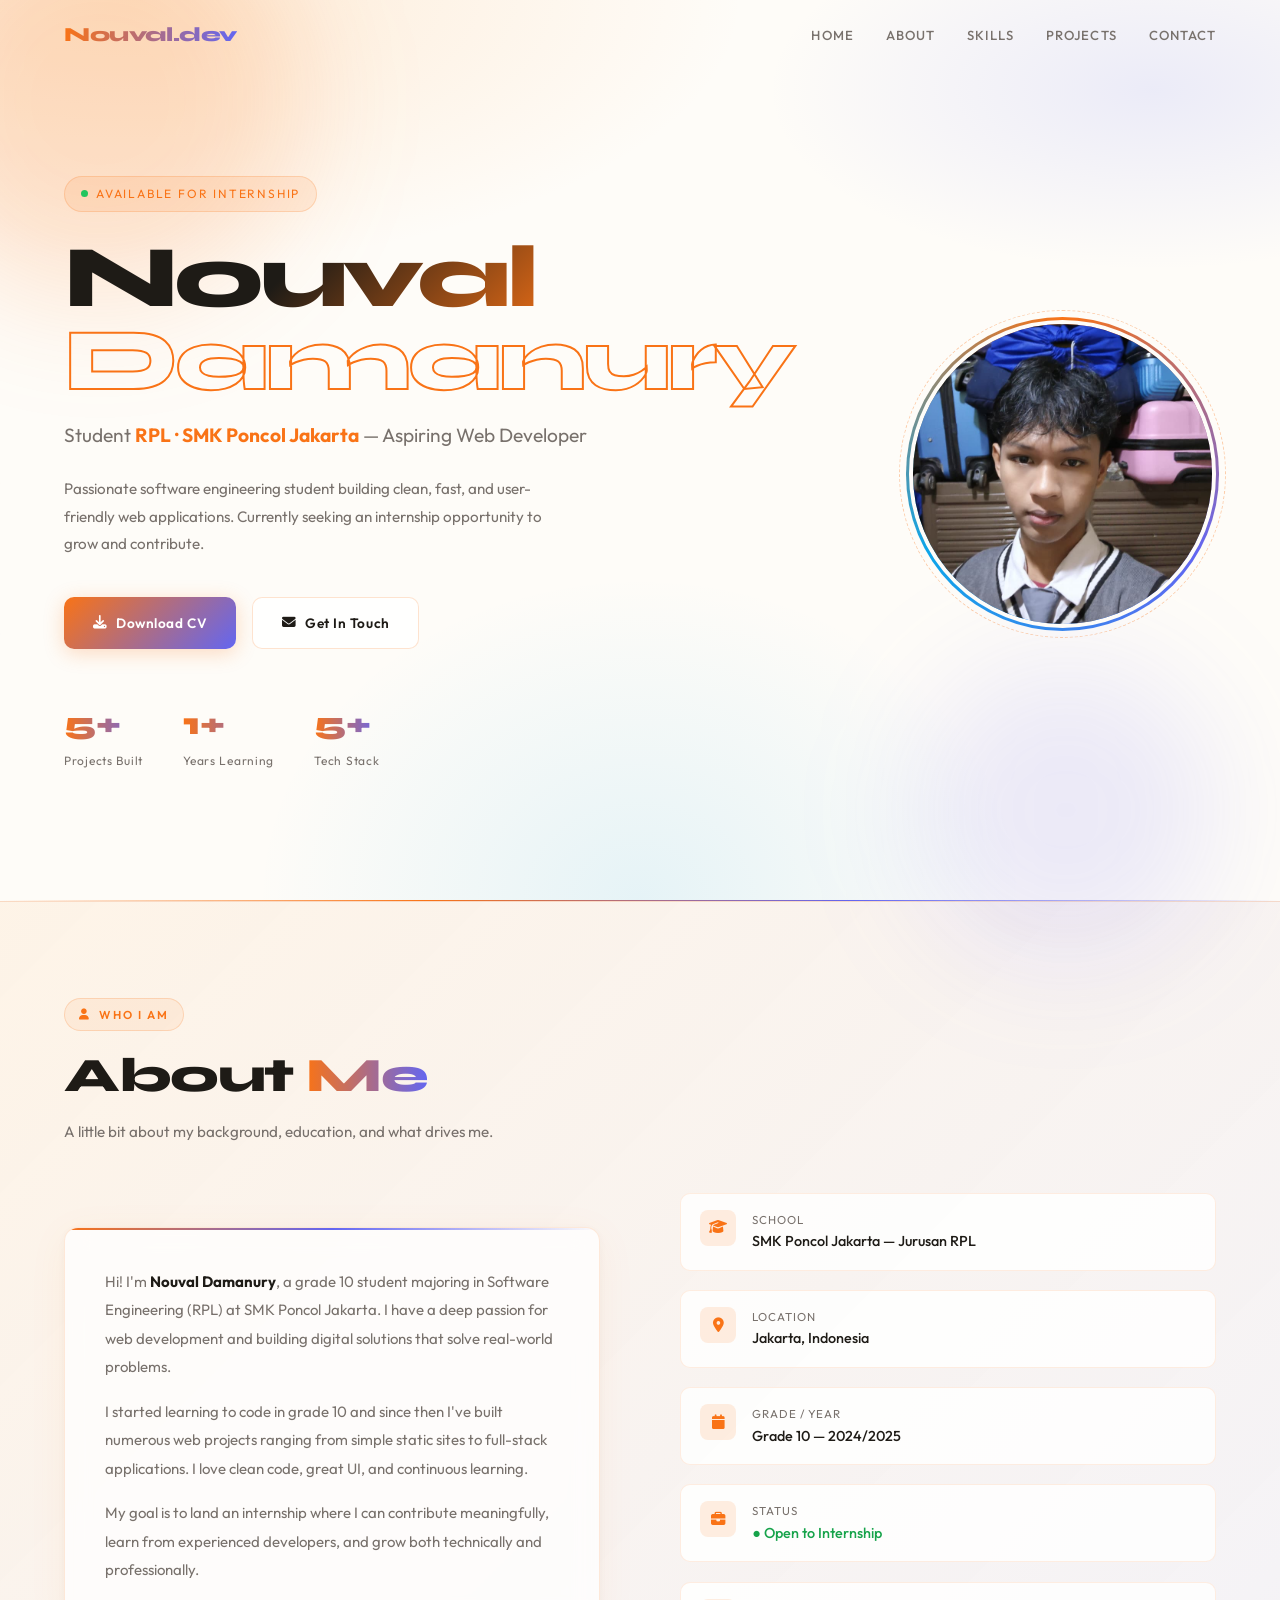
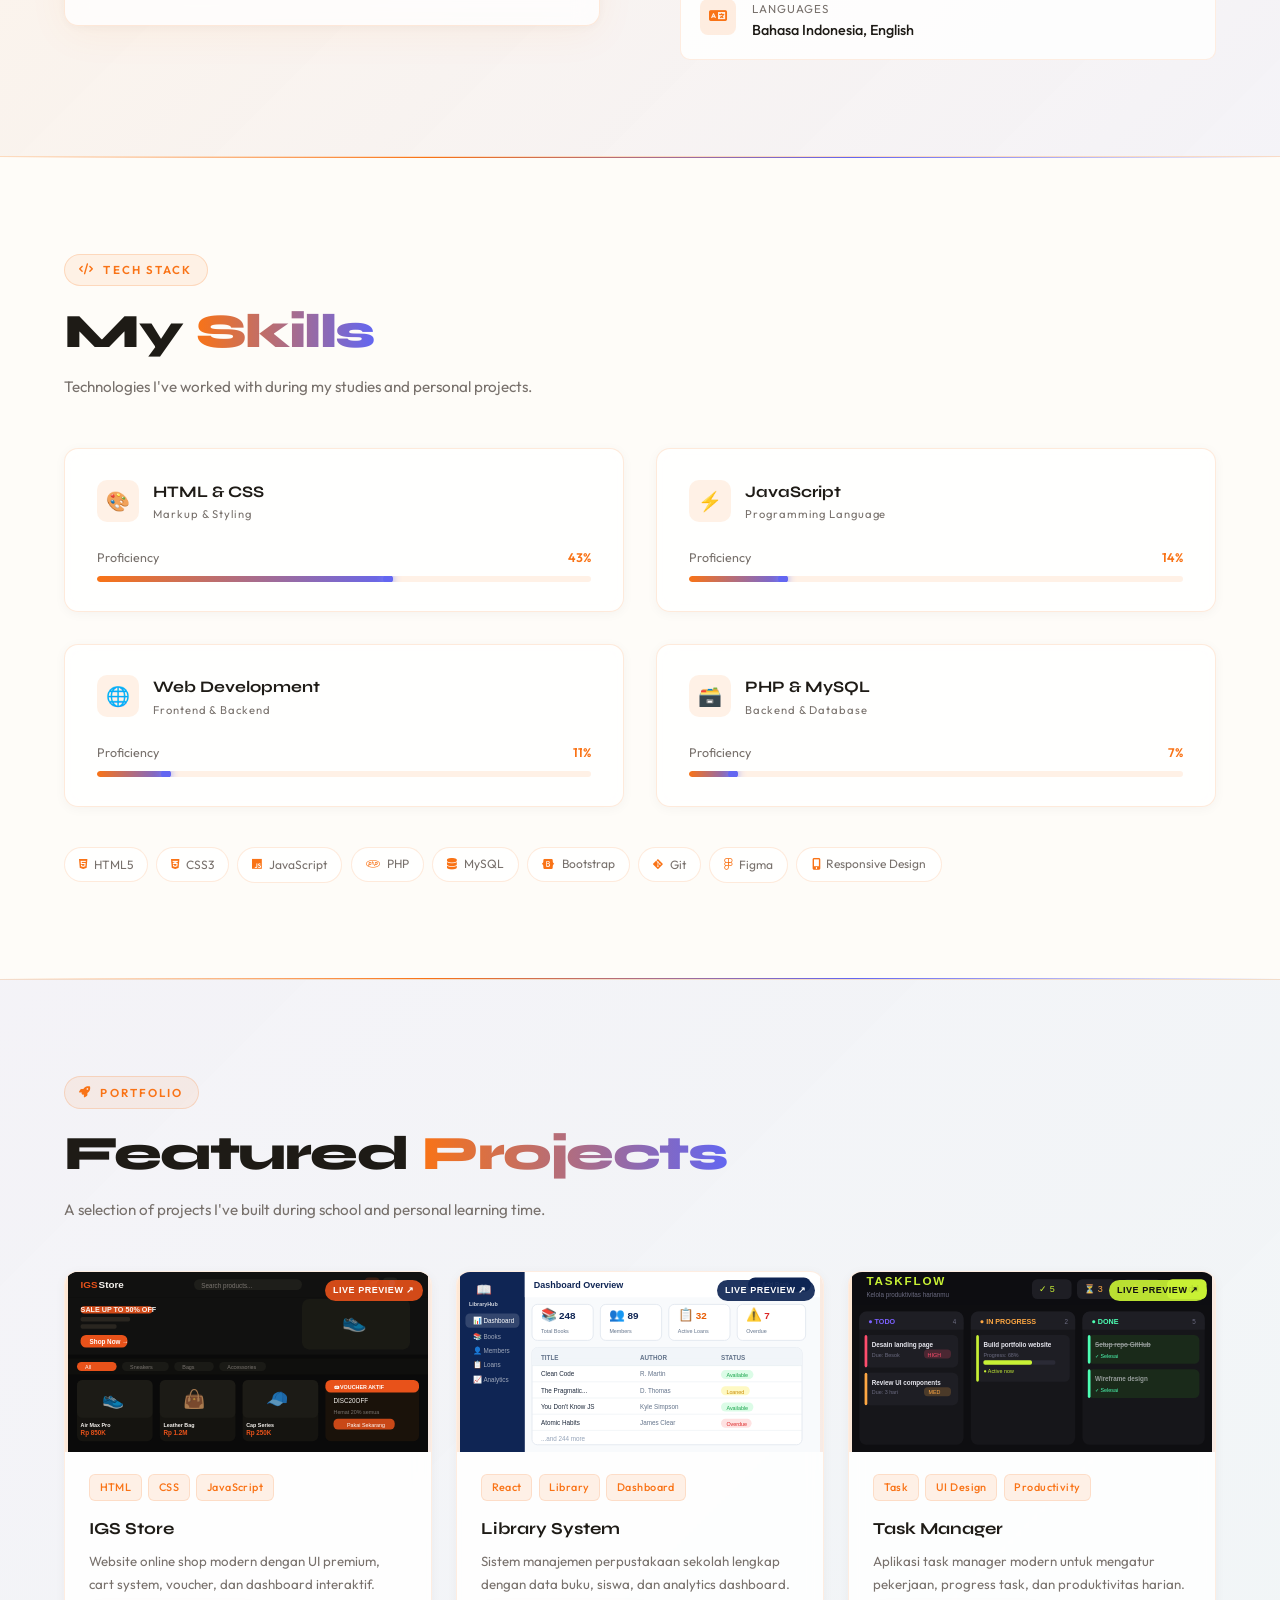
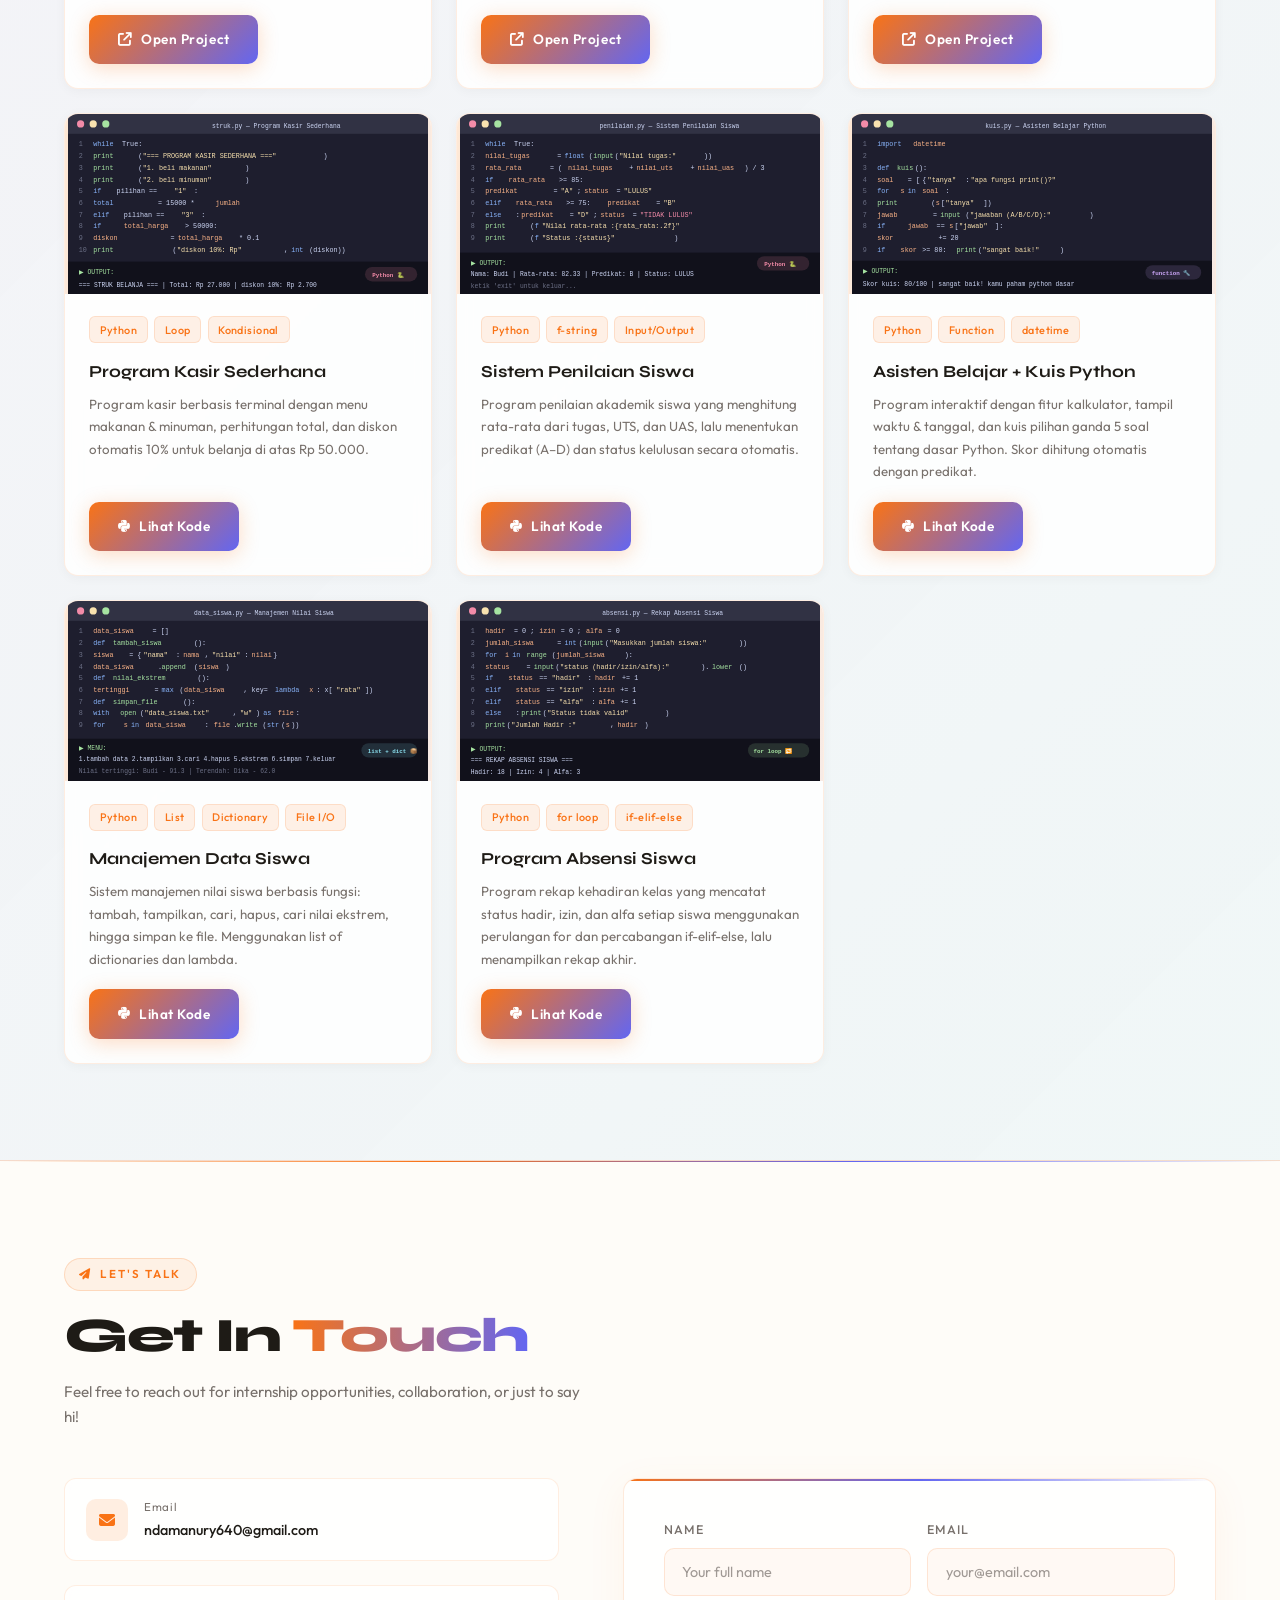
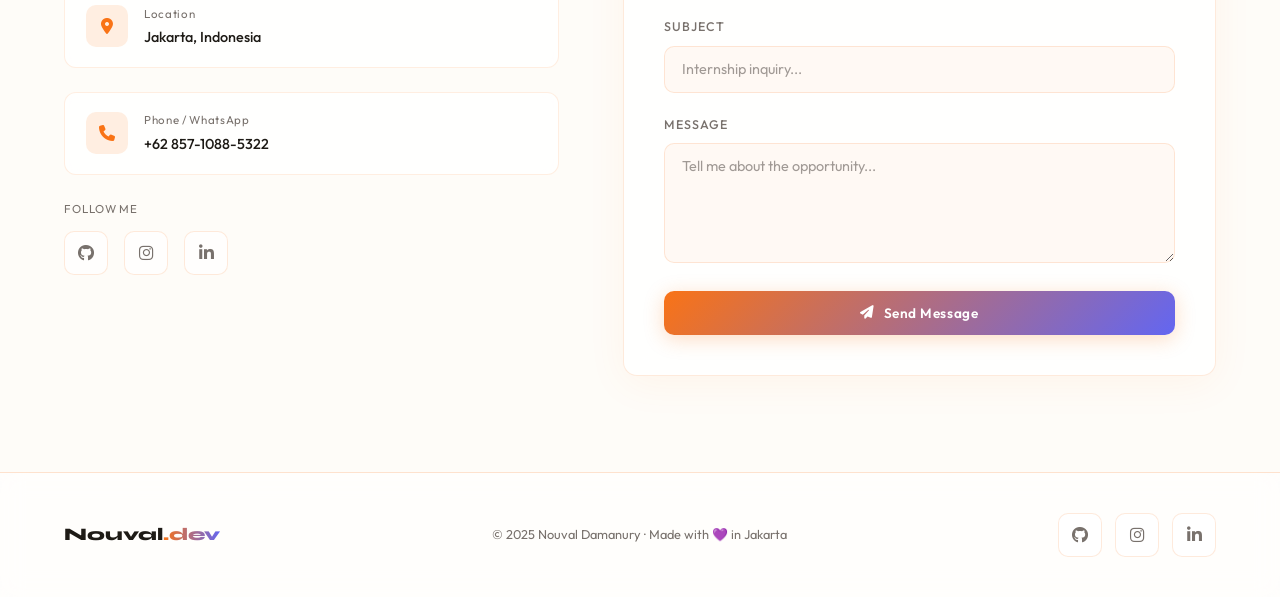
==== commit 4d766101: "Add files via upload" ====
--- a/index.html
+++ b/index.html
@@ -766,7 +766,7 @@
       </div>
       <div class="hero-photo-wrap">
         <div class="photo-ring" style="animation: float 4s ease-in-out infinite;">
-          <img src="nori.jpeg" />
+          <img src="nopal.jpeg" />
         </div>
       </div>
     </div>
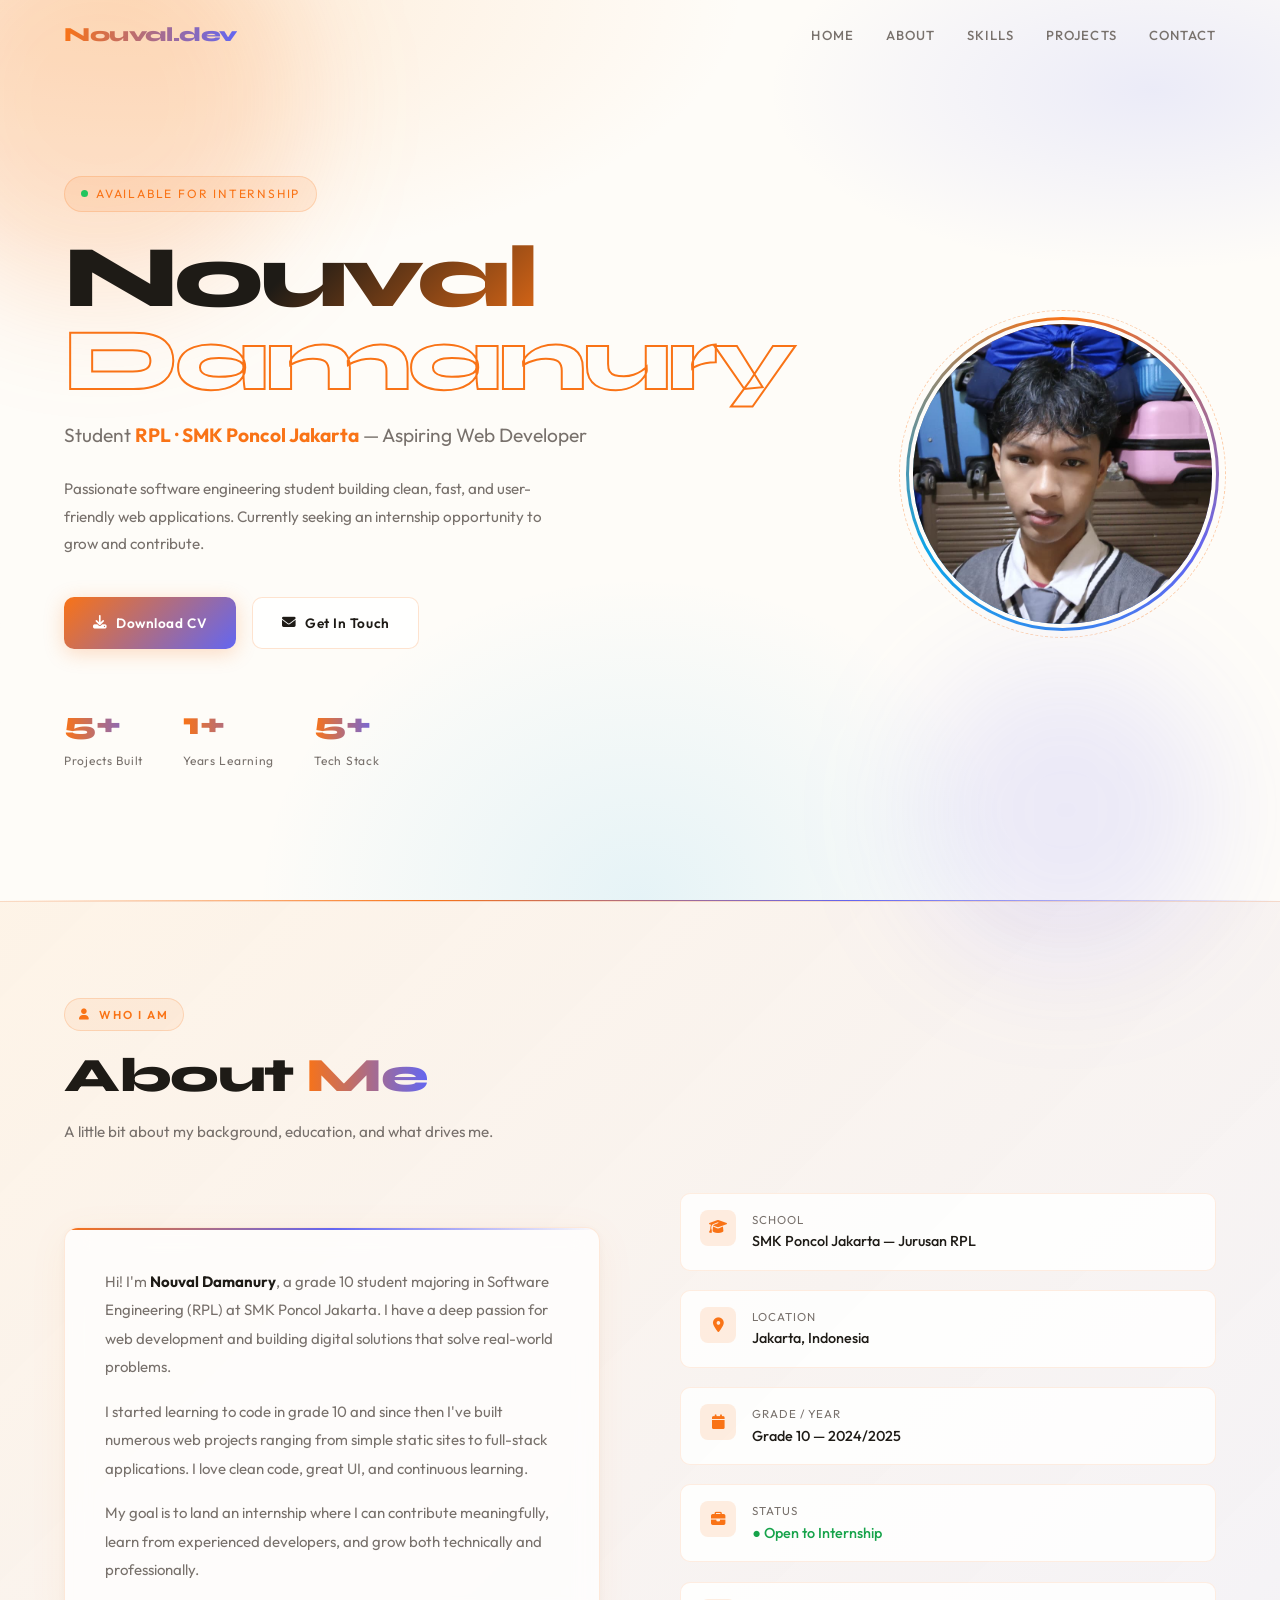
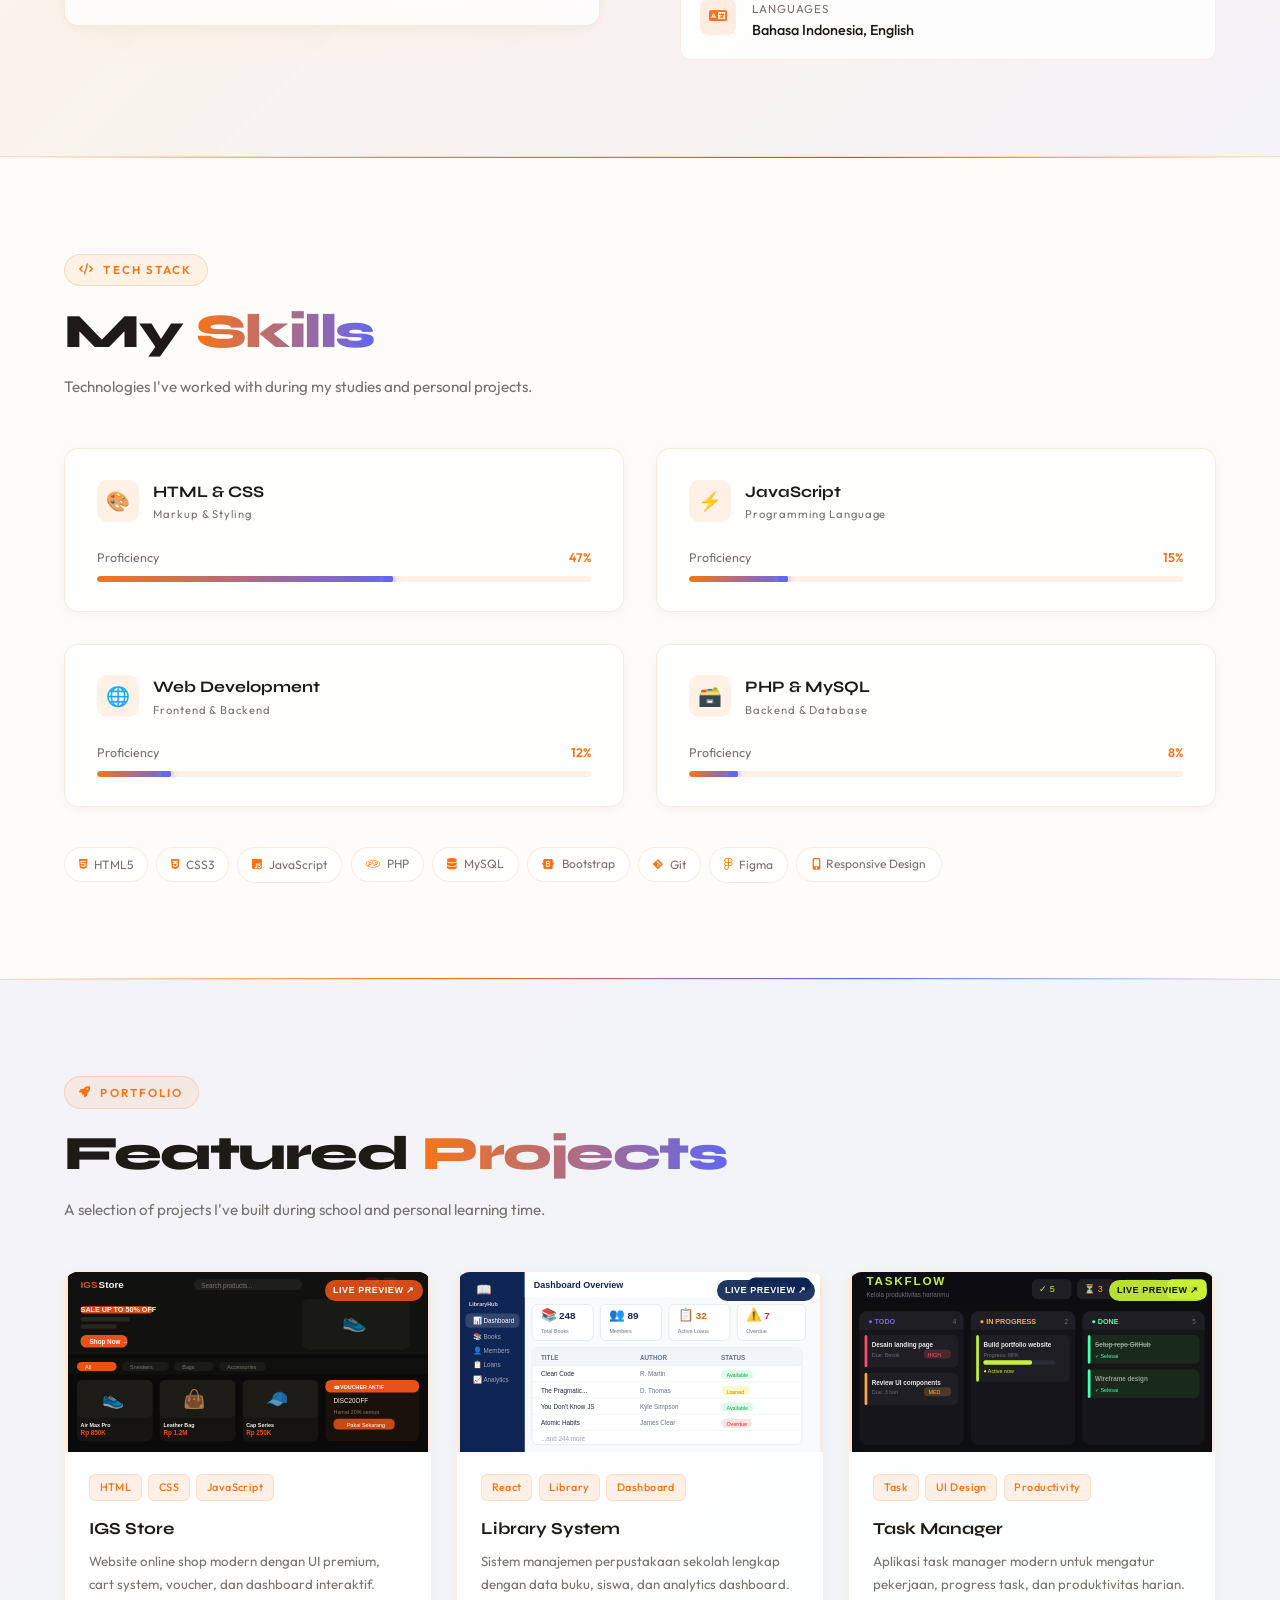
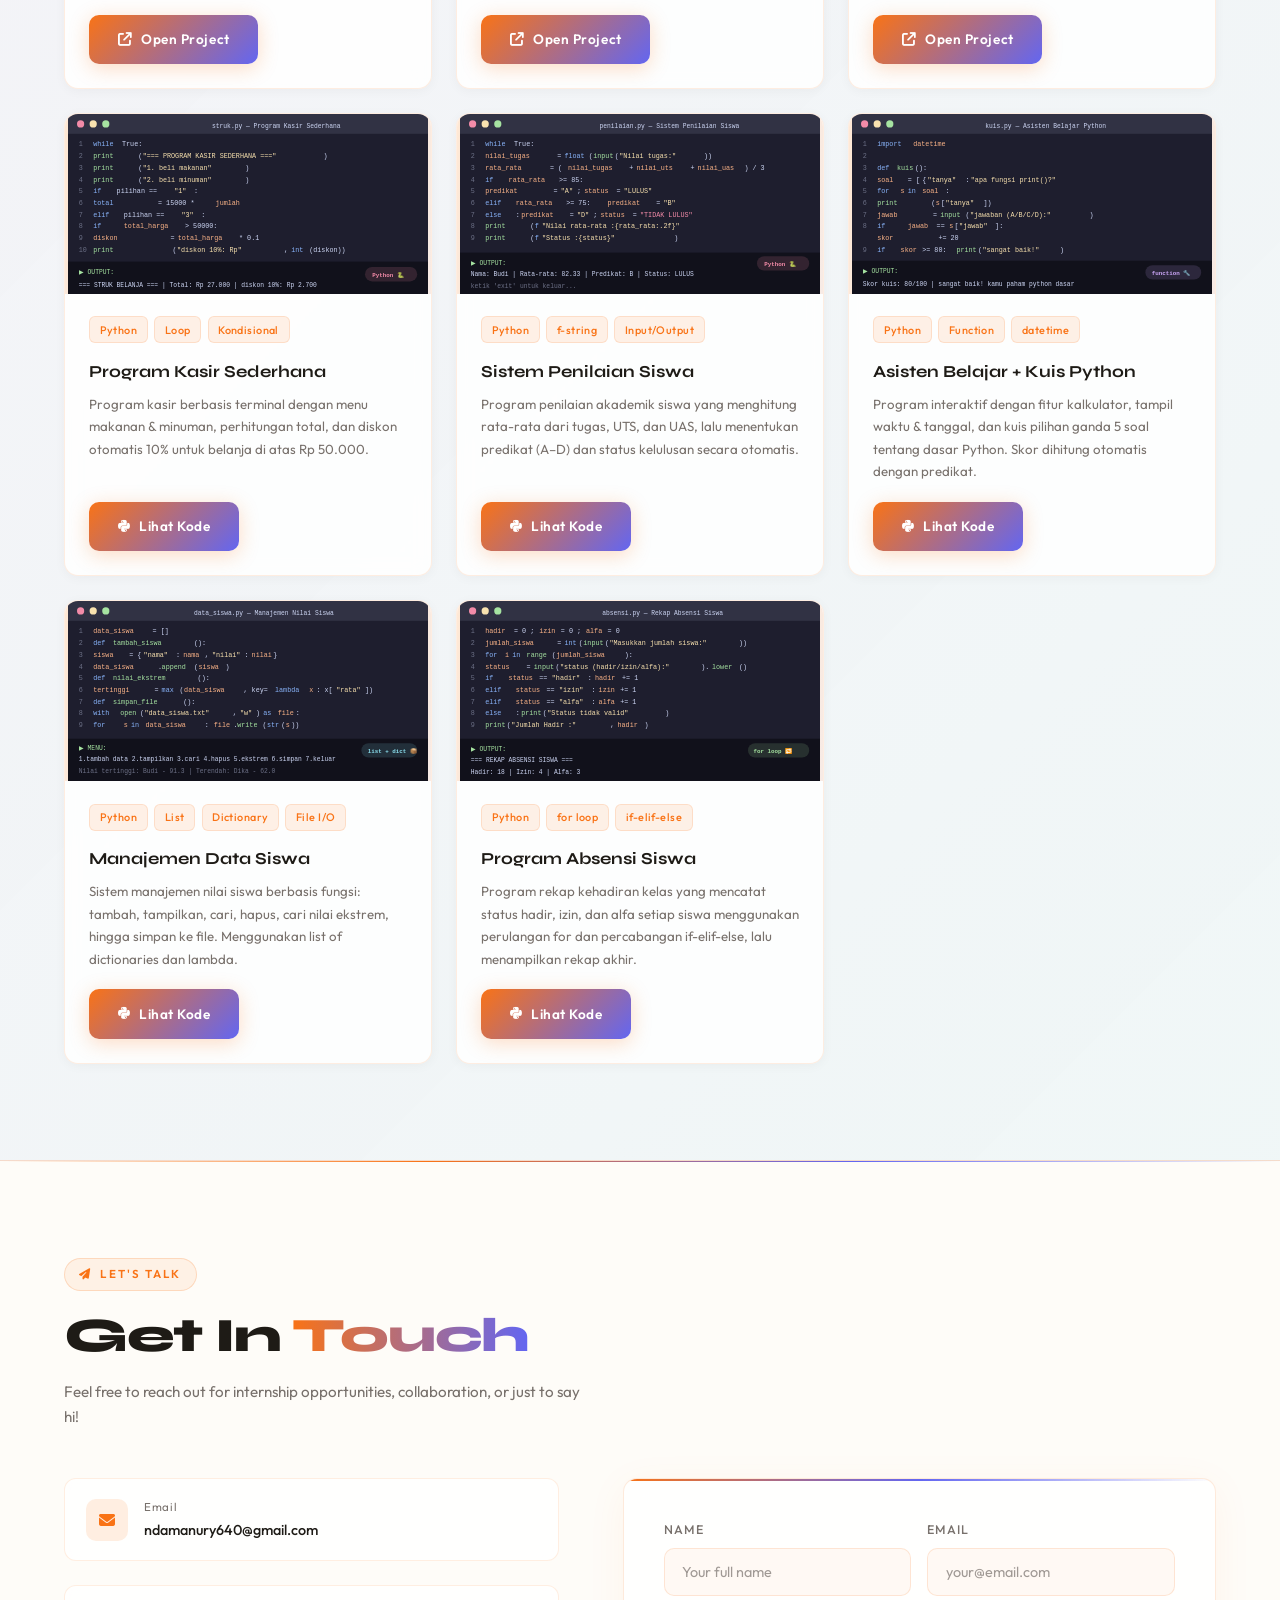
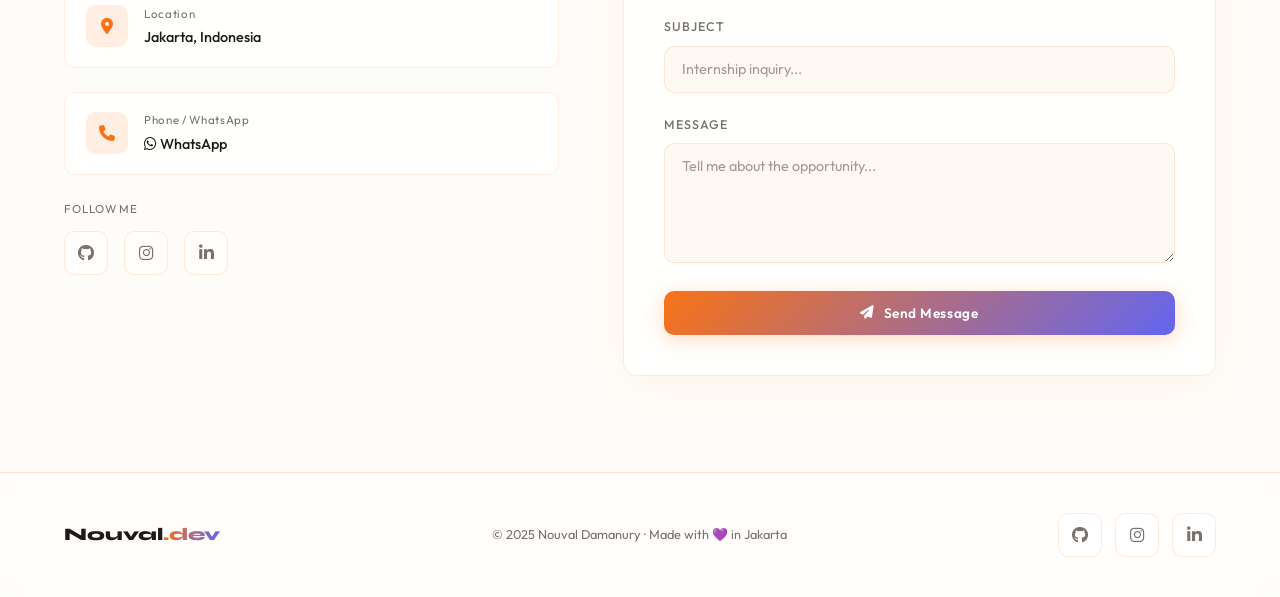
==== commit f18fd22b: "Add files via upload" ====
--- a/index.html
+++ b/index.html
@@ -1702,7 +1702,13 @@
           <div class="contact-icon"><i class="fas fa-phone"></i></div>
           <div>
             <div class="contact-label">Phone / WhatsApp</div>
-            <div class="contact-val">+62 857-1088-5322</div>
+            <div class="contact-val"><div class="contact-links">
+  
+  <a href="https://wa.me/6285710885322?text=Halo%20Nouval,%20saya%20tertarik%20dengan%20portofolio%20Anda." target="_blank" class="contact-card">
+    <i class="fa-brands fa-whatsapp"></i>
+    <span>WhatsApp</span>
+  </a>
+</div></div>
           </div>
         </div>
 
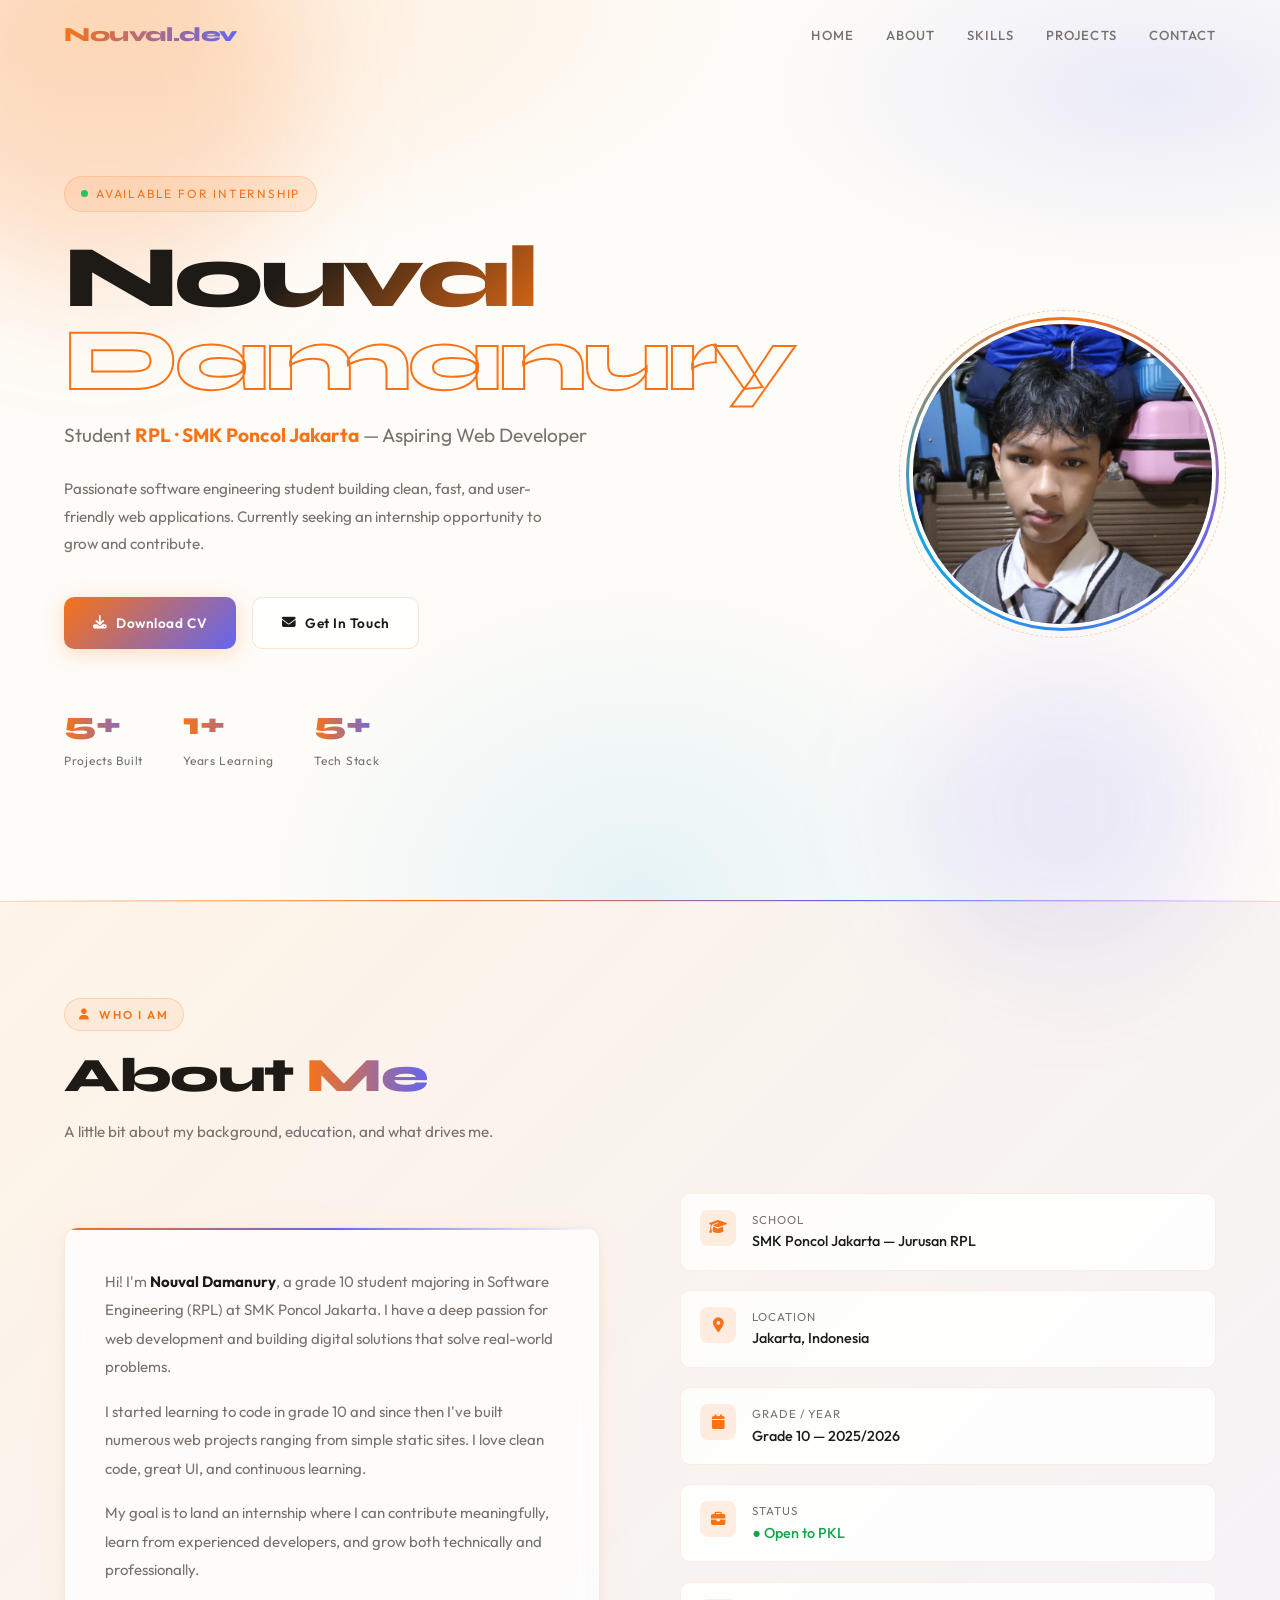
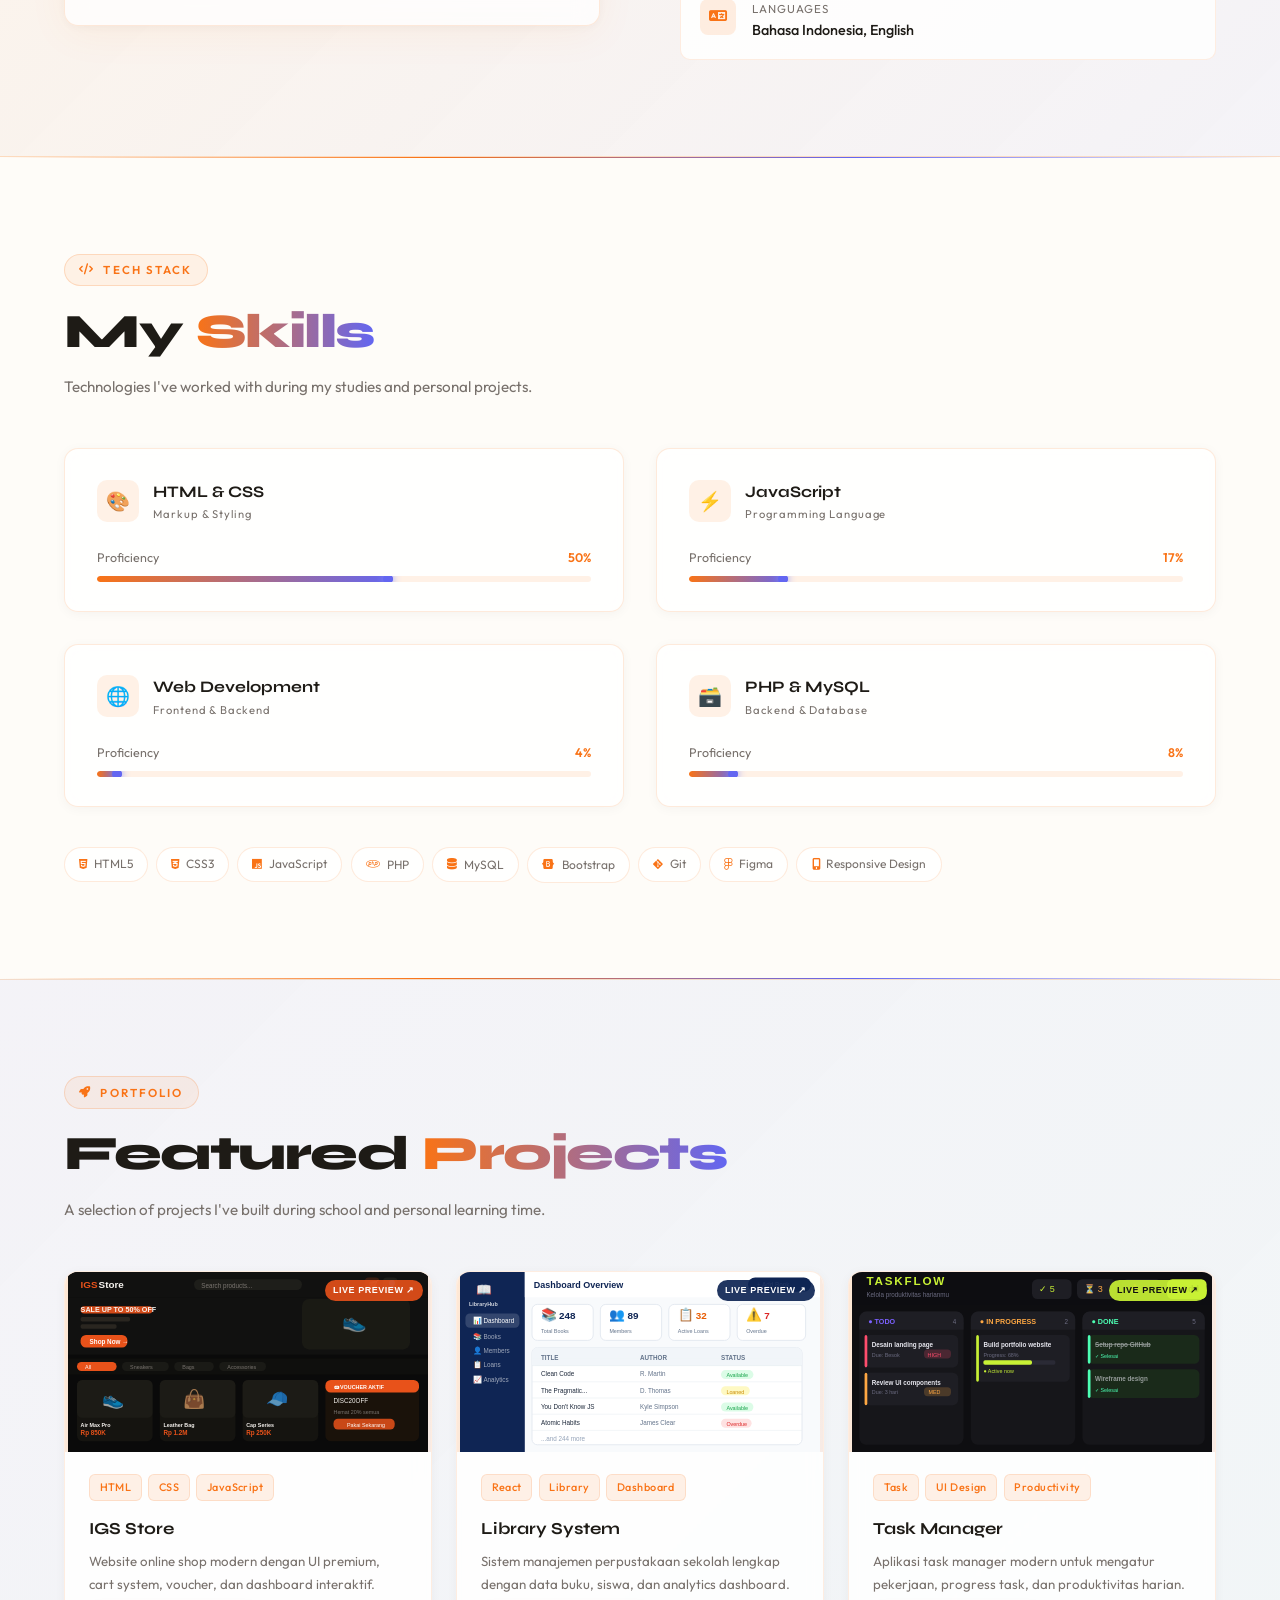
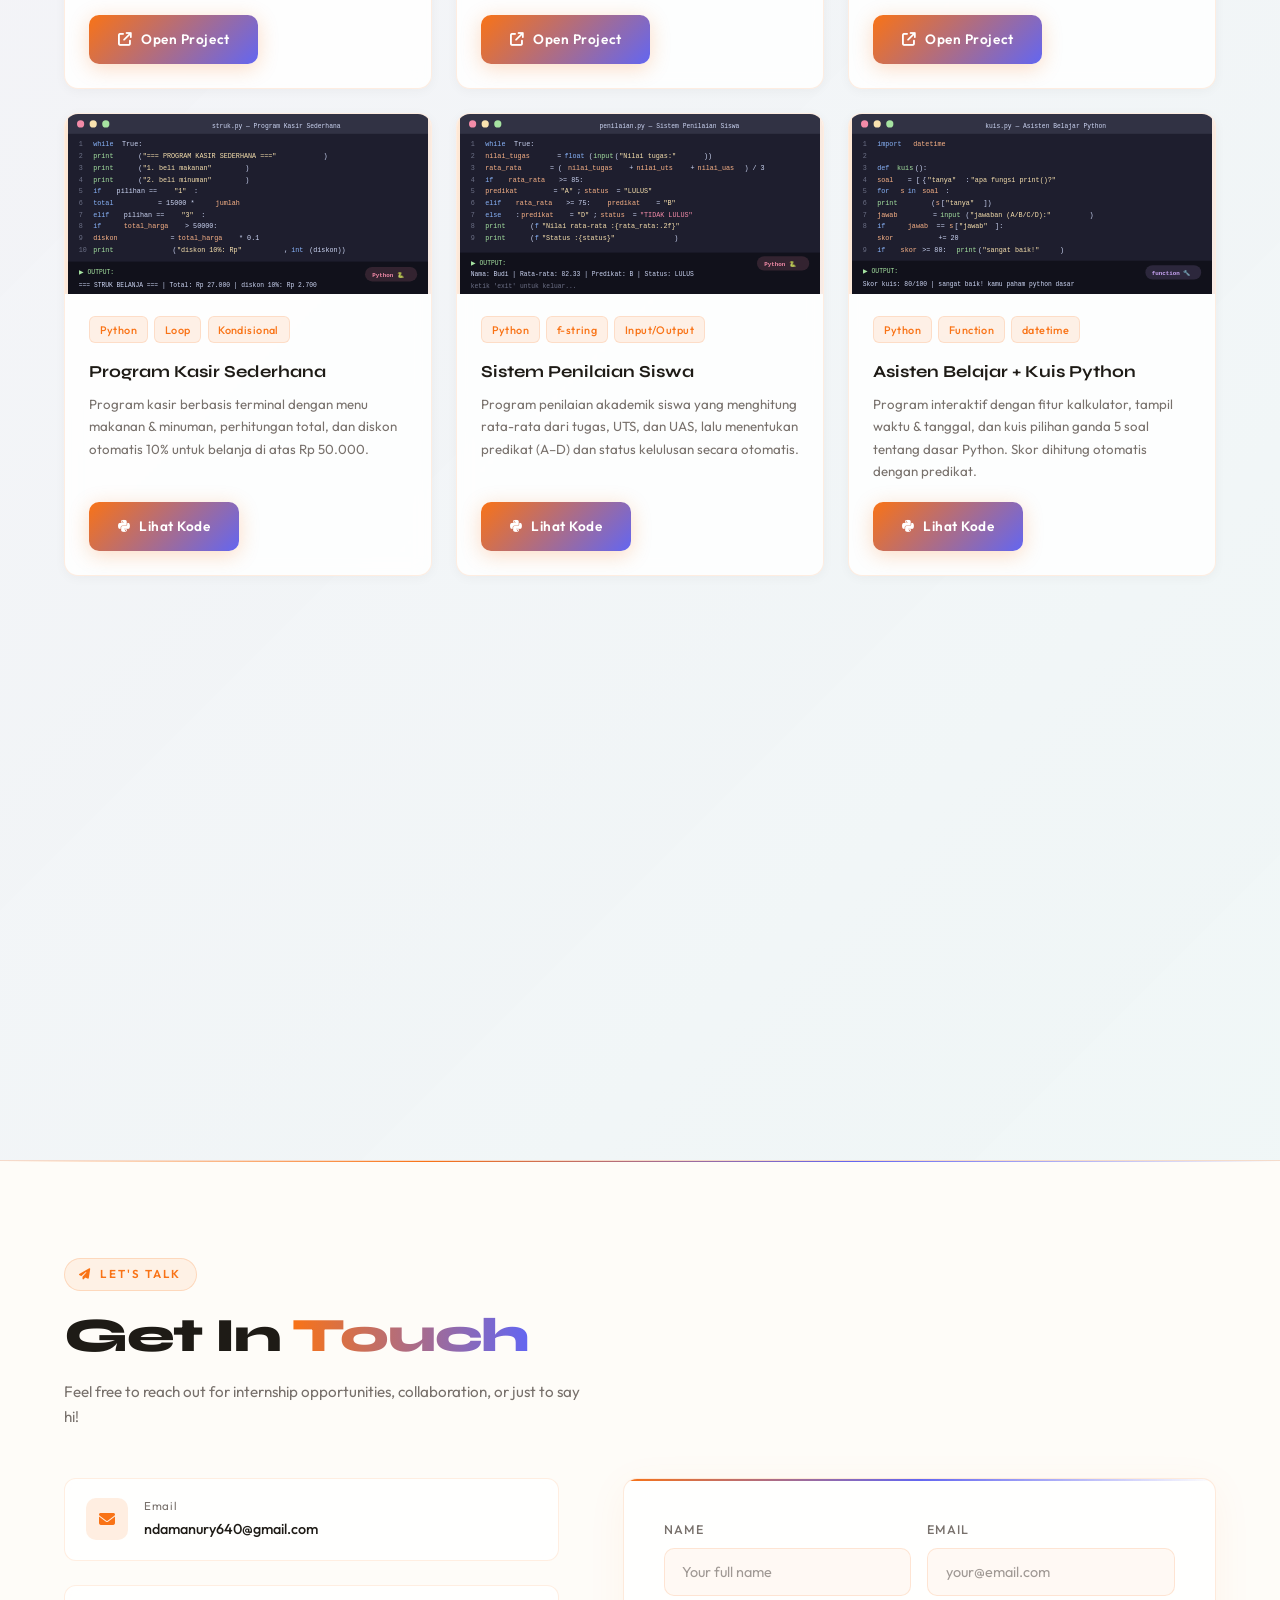
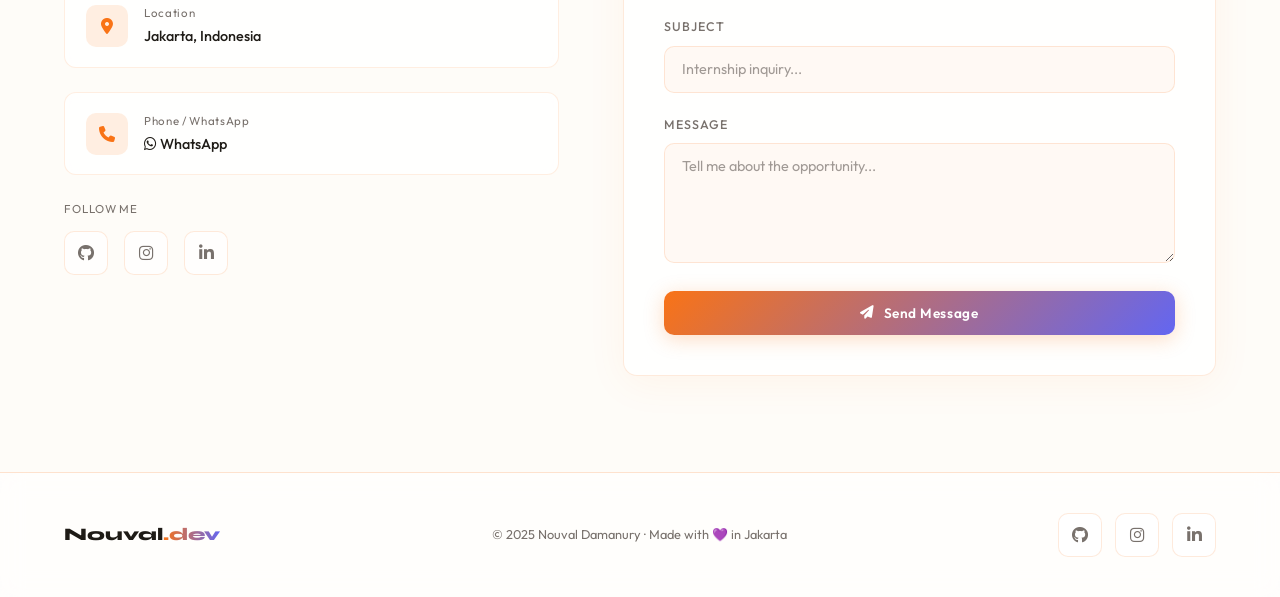
==== commit ba79367d: "index.html Updated personal information and project details." ====
--- a/index.html
+++ b/index.html
@@ -782,7 +782,7 @@
     <div class="about-grid">
       <div class="about-card reveal">
         <p>Hi! I'm <strong style="color:var(--text)">Nouval Damanury</strong>, a grade 10 student majoring in Software Engineering (RPL) at SMK Poncol Jakarta. I have a deep passion for web development and building digital solutions that solve real-world problems.</p>
-        <p>I started learning to code in grade 10 and since then I've built numerous web projects ranging from simple static sites to full-stack applications. I love clean code, great UI, and continuous learning.</p>
+        <p>I started learning to code in grade 10 and since then I've built numerous web projects ranging from simple static sites. I love clean code, great UI, and continuous learning.</p>
         <p>My goal is to land an internship where I can contribute meaningfully, learn from experienced developers, and grow both technically and professionally.</p>
       </div>
       <div class="about-info reveal">
@@ -804,14 +804,14 @@
           <div class="info-icon"><i class="fas fa-calendar"></i></div>
           <div>
             <div class="info-label">Grade / Year</div>
-            <div class="info-val">Grade 10 — 2024/2025</div>
+            <div class="info-val">Grade 10 — 2025/2026</div>
           </div>
         </div>
         <div class="info-row">
           <div class="info-icon"><i class="fas fa-briefcase"></i></div>
           <div>
             <div class="info-label">Status</div>
-            <div class="info-val" style="color:#16a34a;">● Open to Internship</div>
+            <div class="info-val" style="color:#16a34a;">● Open to PKL</div>
           </div>
         </div>
         <div class="info-row">
@@ -881,7 +881,7 @@
             <span class="progress-label">Proficiency</span>
             <span class="progress-pct" id="pct-web">0%</span>
           </div>
-          <div class="progress-bar"><div class="progress-fill" data-width="15" id="bar-web"></div></div>
+          <div class="progress-bar"><div class="progress-fill" data-width="5" id="bar-web"></div></div>
         </div>
       </div>
 
@@ -1921,4 +1921,4 @@
 });
 </script>
 </body>
-</html>+</html>
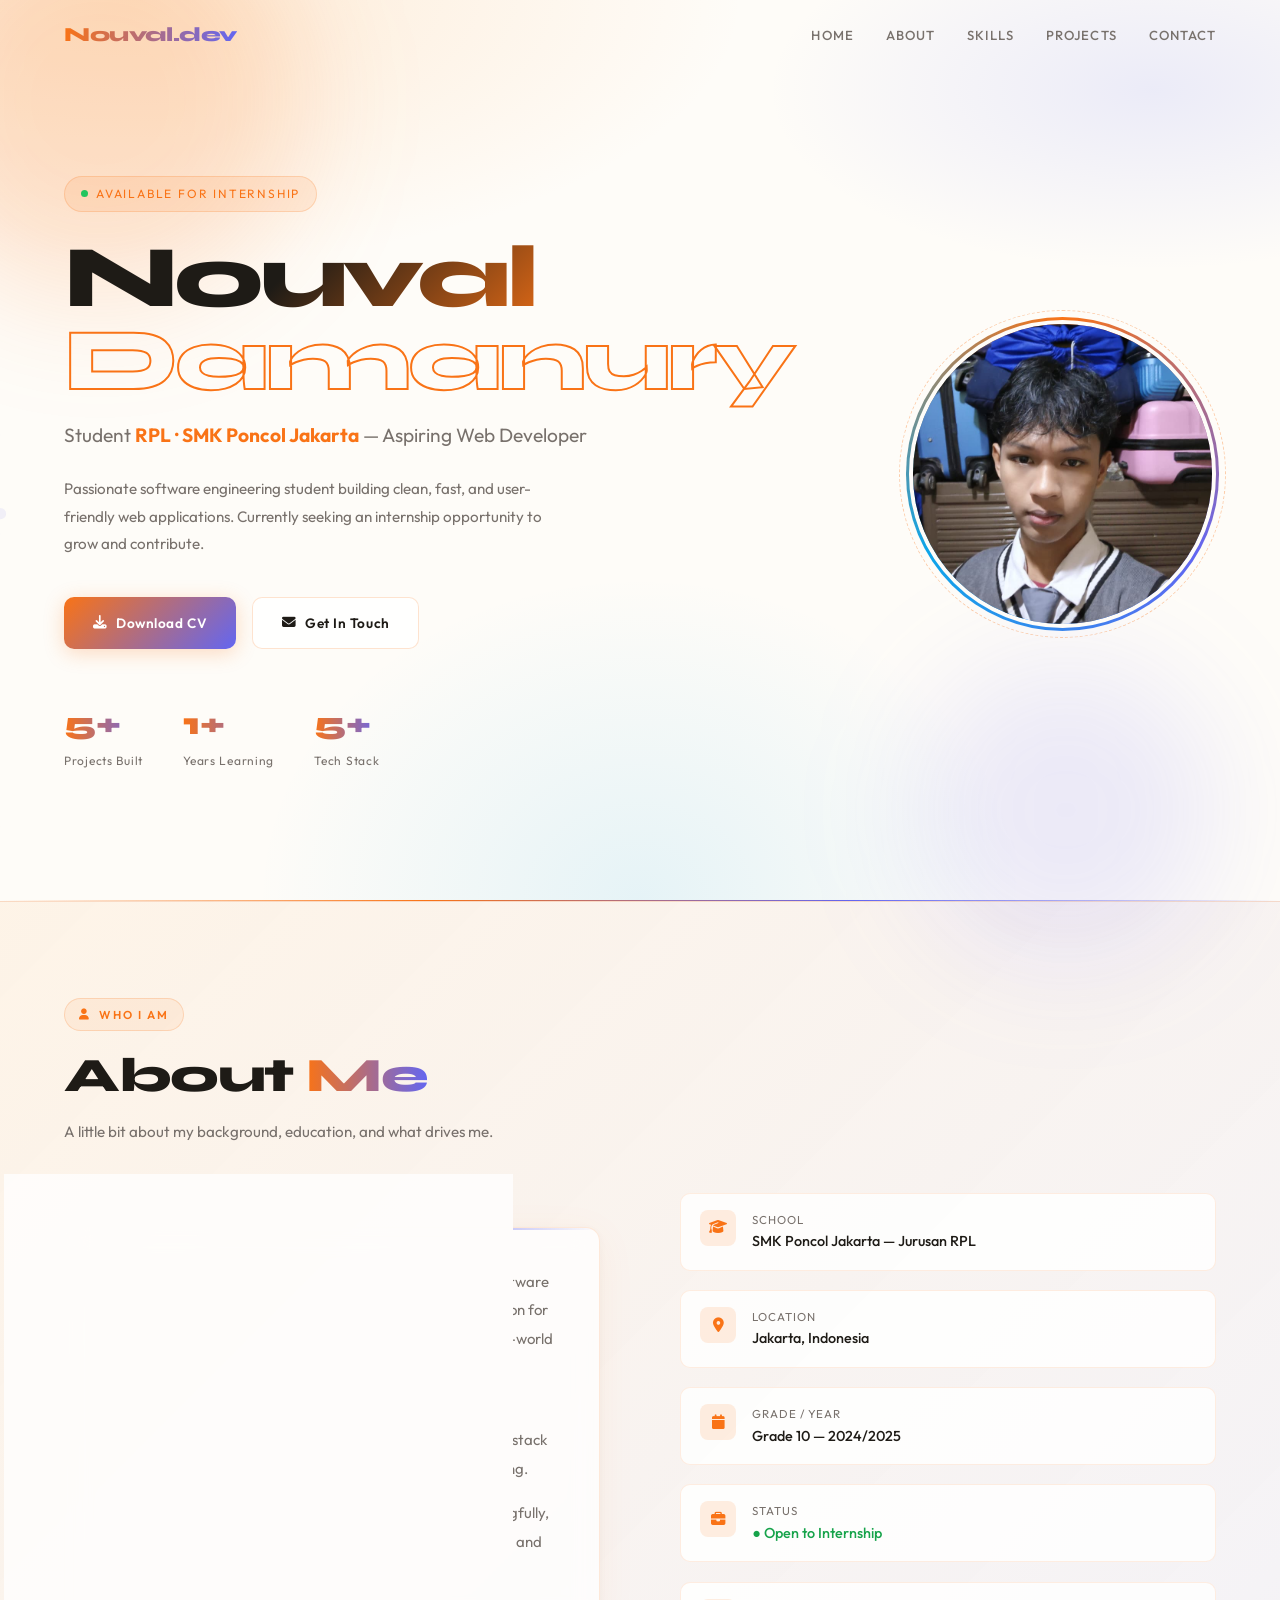
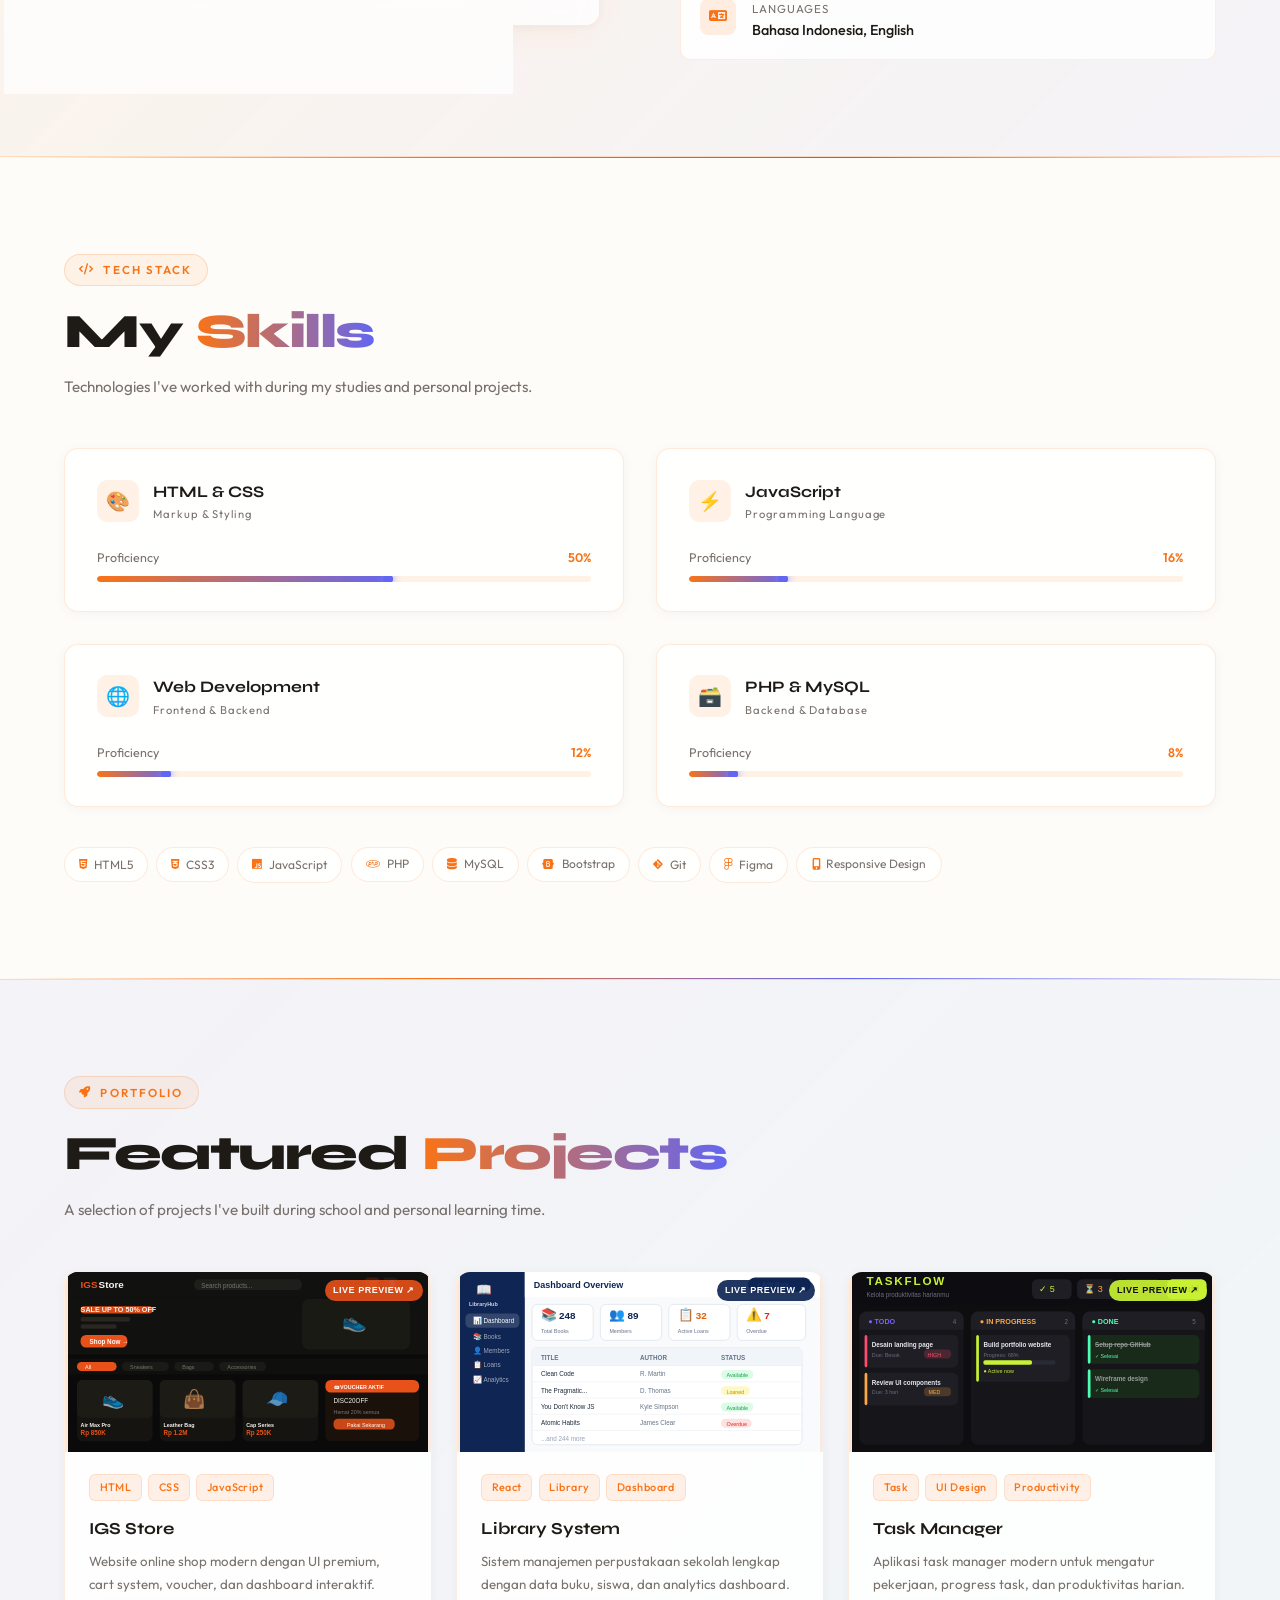
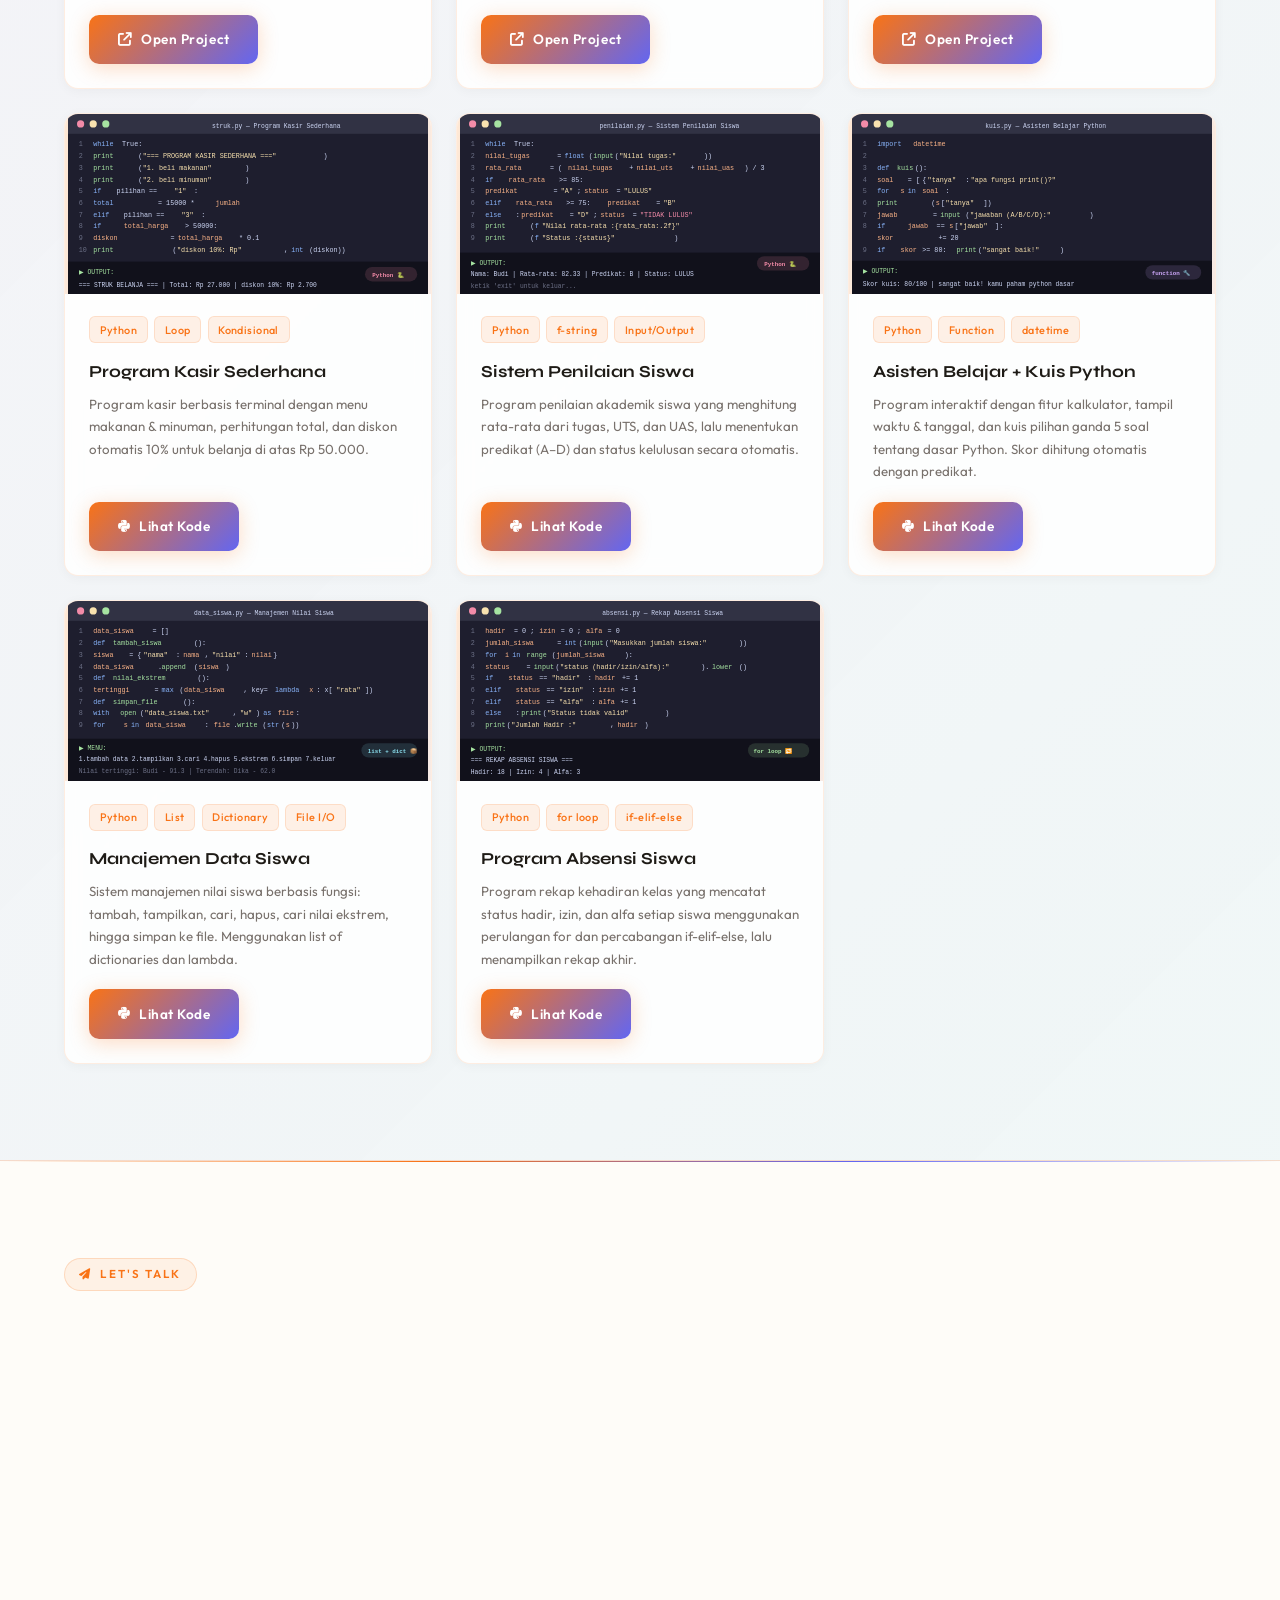
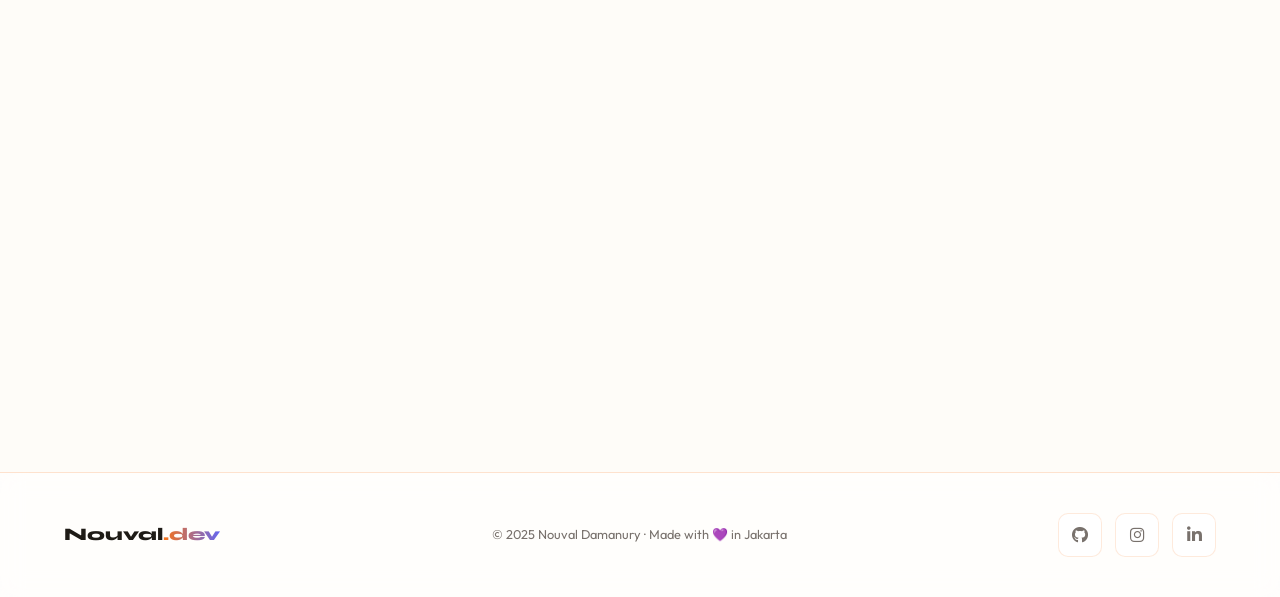
==== commit 00fb7c1b: "Add files via upload" ====
--- a/index.html
+++ b/index.html
@@ -6,693 +6,7 @@
   <title>Nouval Damanury — RPL Portfolio</title>
   <link href="https://fonts.googleapis.com/css2?family=Syne:wght@400;500;600;700;800&family=Outfit:wght@300;400;500;600&display=swap" rel="stylesheet"/>
   <link rel="stylesheet" href="https://cdnjs.cloudflare.com/ajax/libs/font-awesome/6.5.0/css/all.min.css"/>
-  <style>
-    /* ═══════════════════════════════════════
-       ROOT & RESET
-    ═══════════════════════════════════════ */
-    :root {
-      --bg:       #fefcf8;
-      --bg2:      #fff8f0;
-      --bg3:      #fff2e5;
-      --purple:   #f97316;
-      --purple-l: #fb923c;
-      --purple-g: #fdba74;
-      --accent:   #6366f1;
-      --accent-l: #818cf8;
-      --teal:     #0ea5e9;
-      --rose:     #f43f5e;
-      --glow:     rgba(249,115,22,.25);
-      --glow2:    rgba(249,115,22,.15);
-      --border:   rgba(249,115,22,.2);
-      --text:     #1e1b16;
-      --muted:    #78716c;
-      --font-h:   'Syne', sans-serif;
-      --font-b:   'Outfit', sans-serif;
-      --r:        14px;
-    }
-    *, *::before, *::after { box-sizing: border-box; margin: 0; padding: 0; }
-    html { scroll-behavior: smooth; }
-    body {
-      background: var(--bg);
-      color: var(--text);
-      font-family: var(--font-b);
-      font-size: 15px;
-      line-height: 1.7;
-      overflow-x: hidden;
-      background-image: 
-        radial-gradient(ellipse 80% 50% at 10% 0%, rgba(253,186,116,.25) 0%, transparent 60%),
-        radial-gradient(ellipse 60% 40% at 90% 10%, rgba(129,140,248,.15) 0%, transparent 50%),
-        radial-gradient(ellipse 50% 60% at 50% 100%, rgba(14,165,233,.1) 0%, transparent 60%);
-      background-attachment: fixed;
-    }
-    a { color: inherit; text-decoration: none; }
-    img { max-width: 100%; display: block; }
-
-    /* ═══════════════════════════════════════
-       SCROLLBAR
-    ═══════════════════════════════════════ */
-    ::-webkit-scrollbar { width: 6px; }
-    ::-webkit-scrollbar-track { background: var(--bg2); }
-    ::-webkit-scrollbar-thumb { background: var(--purple); border-radius: 3px; }
-
-    /* ═══════════════════════════════════════
-       STAR CANVAS BG
-    ═══════════════════════════════════════ */
-    #starfield {
-      position: fixed; inset: 0; z-index: 0;
-      pointer-events: none;
-      opacity: 0.6;
-    }
-
-    /* ═══════════════════════════════════════
-       NAV
-    ═══════════════════════════════════════ */
-    nav {
-      position: fixed; top: 0; left: 0; right: 0; z-index: 1000;
-      padding: 1.1rem 5%;
-      display: flex; justify-content: space-between; align-items: center;
-      transition: background .4s, backdrop-filter .4s, border-color .4s, box-shadow .4s;
-      border-bottom: 1px solid transparent;
-    }
-    nav.scrolled {
-      background: rgba(254,252,248,.88);
-      backdrop-filter: blur(18px);
-      border-color: var(--border);
-      box-shadow: 0 4px 24px rgba(249,115,22,.08);
-    }
-    .nav-brand {
-      font-family: var(--font-h);
-      font-size: 1.25rem; font-weight: 800;
-      background: linear-gradient(90deg, var(--purple), var(--accent));
-      -webkit-background-clip: text; -webkit-text-fill-color: transparent;
-      letter-spacing: -.02em;
-    }
-    .nav-links {
-      display: flex; gap: 2rem; list-style: none;
-    }
-    .nav-links a {
-      font-size: .82rem; font-weight: 500;
-      letter-spacing: .08em; text-transform: uppercase;
-      color: var(--muted);
-      transition: color .2s;
-      position: relative;
-    }
-    .nav-links a::after {
-      content: '';
-      position: absolute; bottom: -4px; left: 0; width: 0; height: 2px;
-      background: var(--purple);
-      border-radius: 2px;
-      transition: width .25s;
-    }
-    .nav-links a:hover { color: var(--purple); }
-    .nav-links a:hover::after { width: 100%; }
-    .nav-toggle {
-      display: none; background: none; border: none;
-      color: var(--text); font-size: 1.3rem; cursor: pointer;
-    }
-    .mobile-menu {
-      display: none;
-      position: fixed; top: 62px; left: 0; right: 0;
-      background: rgba(254,252,248,.97);
-      backdrop-filter: blur(20px);
-      border-bottom: 1px solid var(--border);
-      padding: 1.5rem 5%;
-      z-index: 999;
-      flex-direction: column; gap: 1.2rem;
-      box-shadow: 0 8px 32px rgba(249,115,22,.08);
-    }
-    .mobile-menu.open { display: flex; }
-    .mobile-menu a { color: var(--muted); font-weight: 500; padding: .5rem 0; border-bottom: 1px solid var(--border); }
-    .mobile-menu a:hover { color: var(--purple); }
-
-    /* ═══════════════════════════════════════
-       SECTION WRAPPER
-    ═══════════════════════════════════════ */
-    .wrapper { position: relative; z-index: 1; }
-    section { padding: 6rem 5%; }
-    .section-badge {
-      display: inline-flex; align-items: center; gap: .5rem;
-      font-size: .72rem; font-weight: 600; letter-spacing: .18em;
-      text-transform: uppercase; color: var(--purple);
-      border: 1px solid var(--border); padding: .35rem .9rem; border-radius: 100px;
-      margin-bottom: 1.2rem;
-      background: rgba(249,115,22,.08);
-    }
-    .section-badge i { font-size: .7rem; }
-    h2.section-title {
-      font-family: var(--font-h);
-      font-size: clamp(2rem, 4.5vw, 3rem);
-      font-weight: 800; line-height: 1.1;
-      letter-spacing: -.03em;
-      margin-bottom: 1rem;
-      color: var(--text);
-    }
-    h2.section-title span {
-      background: linear-gradient(90deg, var(--purple), var(--accent));
-      -webkit-background-clip: text; -webkit-text-fill-color: transparent;
-    }
-    .section-sub { color: var(--muted); max-width: 520px; font-size: .95rem; }
-
-    /* REVEAL */
-    .reveal {
-      opacity: 0; transform: translateY(36px);
-      transition: opacity .65s ease, transform .65s ease;
-    }
-    .reveal.in { opacity: 1; transform: none; }
-
-    /* ═══════════════════════════════════════
-       HERO
-    ═══════════════════════════════════════ */
-    #hero {
-      min-height: 100vh;
-      display: flex; align-items: center;
-      padding: 7rem 5% 4rem;
-      position: relative;
-    }
-    .hero-grid {
-      display: grid; grid-template-columns: 1fr auto;
-      gap: 4rem; align-items: center;
-      width: 100%;
-    }
-    .hero-badge {
-      display: inline-flex; align-items: center; gap: .5rem;
-      font-size: .75rem; letter-spacing: .15em; text-transform: uppercase;
-      color: var(--purple); background: rgba(249,115,22,.1);
-      border: 1px solid var(--border); padding: .4rem 1rem; border-radius: 100px;
-      margin-bottom: 1.5rem;
-      opacity: 0; animation: fadeUp .6s .2s forwards;
-    }
-    .hero-badge .dot {
-      width: 7px; height: 7px; background: #22c55e;
-      border-radius: 50%; animation: pulse 1.5s infinite;
-    }
-    .hero-name {
-      font-family: var(--font-h);
-      font-size: clamp(2.8rem, 7vw, 5.5rem);
-      font-weight: 800; line-height: .95;
-      letter-spacing: -.04em;
-      opacity: 0; animation: fadeUp .7s .35s forwards;
-    }
-    .hero-name .grad {
-      background: linear-gradient(135deg, #1e1b16 30%, var(--purple) 70%, var(--accent));
-      -webkit-background-clip: text; -webkit-text-fill-color: transparent;
-    }
-    .hero-name .outline {
-      -webkit-text-stroke: 2px var(--purple);
-      color: transparent;
-    }
-    .hero-role {
-      margin-top: 1rem;
-      font-size: clamp(1rem, 2.2vw, 1.2rem);
-      color: var(--muted); font-weight: 400;
-      opacity: 0; animation: fadeUp .7s .5s forwards;
-    }
-    .hero-role strong { color: var(--purple); }
-    .hero-desc {
-      margin-top: 1.5rem; max-width: 480px;
-      color: var(--muted); font-size: .95rem; line-height: 1.8;
-      opacity: 0; animation: fadeUp .7s .65s forwards;
-    }
-    .hero-actions {
-      margin-top: 2.5rem;
-      display: flex; gap: 1rem; flex-wrap: wrap;
-      opacity: 0; animation: fadeUp .7s .8s forwards;
-    }
-    .btn {
-      display: inline-flex; align-items: center; gap: .55rem;
-      padding: .82rem 1.8rem;
-      font-family: var(--font-b); font-size: .85rem; font-weight: 600;
-      letter-spacing: .04em; border-radius: 10px;
-      cursor: pointer; border: none;
-      transition: transform .2s, box-shadow .2s;
-    }
-    .btn-primary {
-      background: linear-gradient(135deg, var(--purple), var(--accent));
-      color: #fff;
-      box-shadow: 0 4px 20px var(--glow);
-    }
-    .btn-primary:hover { transform: translateY(-3px); box-shadow: 0 8px 32px var(--glow); }
-    .btn-outline {
-      background: rgba(255,255,255,.8);
-      border: 1px solid var(--border); color: var(--text);
-      backdrop-filter: blur(8px);
-    }
-    .btn-outline:hover { border-color: var(--purple); color: var(--purple); transform: translateY(-2px); box-shadow: 0 4px 16px var(--glow2); }
-
-    /* PHOTO */
-    .hero-photo-wrap {
-      opacity: 0; animation: fadeUp .8s .4s forwards;
-      display: flex; align-items: center; justify-content: center;
-    }
-    .photo-ring {
-      position: relative;
-      width: clamp(200px, 24vw, 310px);
-      height: clamp(200px, 24vw, 310px);
-    }
-    .photo-ring::before {
-      content: '';
-      position: absolute; inset: -3px;
-      border-radius: 50%;
-      background: conic-gradient(var(--purple), var(--accent), var(--teal), var(--purple));
-      animation: spin 6s linear infinite;
-      z-index: -1;
-    }
-    .photo-ring::after {
-      content: '';
-      position: absolute; inset: -10px;
-      border-radius: 50%;
-      border: 1px dashed rgba(249,115,22,.35);
-      animation: spin 12s linear infinite reverse;
-    }
-    .photo-ring img, .photo-placeholder {
-      width: 100%; height: 100%;
-      border-radius: 50%;
-      object-fit: cover;
-      border: 4px solid var(--bg);
-    }
-    .photo-placeholder {
-      background: linear-gradient(135deg, var(--bg3), var(--bg2));
-      border: 4px solid var(--bg);
-      display: flex; align-items: center; justify-content: center;
-      font-size: 5rem;
-    }
-    .glow-dot {
-      position: absolute;
-      border-radius: 50%;
-      filter: blur(60px); pointer-events: none;
-    }
-    .gd1 { width: 400px; height: 400px; background: rgba(249,115,22,.18); top: -100px; left: -100px; }
-    .gd2 { width: 300px; height: 300px; background: rgba(99,102,241,.12); bottom: -60px; right: 5%; }
-
-    /* STATS */
-    .hero-stats {
-      display: flex; gap: 2.5rem; margin-top: 3rem; flex-wrap: wrap;
-      opacity: 0; animation: fadeUp .7s 1s forwards;
-    }
-    .stat-item { text-align: left; }
-    .stat-num {
-      font-family: var(--font-h); font-size: 2rem; font-weight: 800;
-      background: linear-gradient(90deg, var(--purple), var(--accent));
-      -webkit-background-clip: text; -webkit-text-fill-color: transparent;
-    }
-    .stat-label { font-size: .75rem; color: var(--muted); letter-spacing: .06em; }
-
-    /* ═══════════════════════════════════════
-       ABOUT
-    ═══════════════════════════════════════ */
-    #about {
-      background: linear-gradient(135deg, rgba(253,186,116,.12) 0%, rgba(129,140,248,.08) 100%);
-      border-top: 1px solid var(--border);
-      border-bottom: 1px solid var(--border);
-    }
-    .about-grid {
-      display: grid; grid-template-columns: 1fr 1fr;
-      gap: 5rem; align-items: center; margin-top: 3rem;
-    }
-    .about-card {
-      background: rgba(255,255,255,.75);
-      border: 1px solid rgba(249,115,22,.15);
-      border-radius: var(--r);
-      padding: 2.5rem;
-      backdrop-filter: blur(12px);
-      box-shadow: 0 8px 40px rgba(249,115,22,.06), 0 2px 12px rgba(0,0,0,.04);
-      position: relative; overflow: hidden;
-    }
-    .about-card::before {
-      content: '';
-      position: absolute; top: 0; left: 0; right: 0; height: 2px;
-      background: linear-gradient(90deg, var(--purple), var(--accent), transparent);
-    }
-    .about-card p { color: var(--muted); line-height: 1.9; margin-bottom: 1rem; }
-    .about-card p:last-child { margin-bottom: 0; }
-    .about-info { display: flex; flex-direction: column; gap: 1.2rem; }
-    .info-row {
-      display: flex; align-items: flex-start; gap: 1rem;
-      padding: 1rem 1.2rem;
-      background: rgba(255,255,255,.8);
-      border: 1px solid rgba(249,115,22,.12); border-radius: 10px;
-      transition: border-color .2s, box-shadow .2s;
-    }
-    .info-row:hover { border-color: var(--purple); box-shadow: 0 4px 16px var(--glow2); }
-    .info-icon {
-      width: 36px; height: 36px; flex-shrink: 0;
-      display: flex; align-items: center; justify-content: center;
-      background: rgba(249,115,22,.12); border-radius: 8px;
-      color: var(--purple); font-size: .9rem;
-    }
-    .info-label { font-size: .72rem; color: var(--muted); letter-spacing: .08em; text-transform: uppercase; }
-    .info-val { font-size: .9rem; font-weight: 500; color: var(--text); }
-
-    /* ═══════════════════════════════════════
-       SKILLS
-    ═══════════════════════════════════════ */
-    #skills { position: relative; }
-    .skills-grid {
-      display: grid; grid-template-columns: 1fr 1fr;
-      gap: 2rem; margin-top: 3rem;
-    }
-    .skill-card {
-      background: rgba(255,255,255,.8);
-      border: 1px solid rgba(249,115,22,.15); border-radius: var(--r);
-      padding: 1.8rem 2rem;
-      backdrop-filter: blur(10px);
-      transition: border-color .3s, transform .3s, box-shadow .3s;
-      position: relative; overflow: hidden;
-      box-shadow: 0 2px 12px rgba(0,0,0,.04);
-    }
-    .skill-card::after {
-      content: '';
-      position: absolute; inset: 0;
-      background: linear-gradient(135deg, rgba(249,115,22,.04), transparent);
-      opacity: 0; transition: opacity .3s;
-    }
-    .skill-card:hover { border-color: var(--purple); transform: translateY(-4px); box-shadow: 0 12px 32px var(--glow2); }
-    .skill-card:hover::after { opacity: 1; }
-    .skill-header { display: flex; align-items: center; gap: .9rem; margin-bottom: 1.4rem; }
-    .skill-icon {
-      width: 42px; height: 42px;
-      display: flex; align-items: center; justify-content: center;
-      background: rgba(249,115,22,.1); border-radius: 10px;
-      font-size: 1.2rem;
-    }
-    .skill-name { font-family: var(--font-h); font-weight: 700; font-size: 1rem; color: var(--text); }
-    .skill-tag { font-size: .7rem; color: var(--muted); letter-spacing: .08em; }
-    .progress-wrap { position: relative; }
-    .progress-top {
-      display: flex; justify-content: space-between;
-      font-size: .78rem; margin-bottom: .5rem;
-    }
-    .progress-label { color: var(--muted); }
-    .progress-pct { color: var(--purple); font-weight: 600; }
-    .progress-bar {
-      height: 6px; background: rgba(249,115,22,.1); border-radius: 100px; overflow: hidden;
-    }
-    .progress-fill {
-      height: 100%;
-      background: linear-gradient(90deg, var(--purple), var(--accent));
-      border-radius: 100px;
-      width: 0%;
-      transition: width 1.2s cubic-bezier(.4,0,.2,1);
-      position: relative;
-    }
-    .progress-fill::after {
-      content: '';
-      position: absolute; right: 0; top: 50%;
-      transform: translateY(-50%);
-      width: 10px; height: 10px; background: var(--accent);
-      border-radius: 50%;
-      box-shadow: 0 0 8px var(--accent-l);
-    }
-
-    .tech-pills { display: flex; flex-wrap: wrap; gap: .5rem; margin-top: 2.5rem; }
-    .tech-pill {
-      display: flex; align-items: center; gap: .4rem;
-      padding: .4rem .9rem;
-      background: rgba(255,255,255,.85); border: 1px solid rgba(249,115,22,.15);
-      border-radius: 100px; font-size: .75rem; color: var(--muted);
-      transition: border-color .2s, color .2s, box-shadow .2s;
-      backdrop-filter: blur(8px);
-    }
-    .tech-pill:hover { border-color: var(--purple); color: var(--purple); box-shadow: 0 4px 12px var(--glow2); }
-    .tech-pill i { color: var(--purple); font-size: .7rem; }
-
-    /* ═══════════════════════════════════════
-       PROJECTS
-    ═══════════════════════════════════════ */
-    #projects { 
-      background: linear-gradient(135deg, rgba(129,140,248,.08) 0%, rgba(14,165,233,.06) 100%);
-      border-top: 1px solid var(--border); border-bottom: 1px solid var(--border); 
-    }
-    .projects-grid {
-      display: grid; grid-template-columns: repeat(3, 1fr);
-      gap: 1.5rem; margin-top: 3rem;
-    }
-    .project-card {
-      background: rgba(255,255,255,.85);
-      border: 1px solid rgba(249,115,22,.12); border-radius: var(--r);
-      overflow: hidden;
-      transition: transform .3s, border-color .3s, box-shadow .3s;
-      display: flex; flex-direction: column;
-      backdrop-filter: blur(8px);
-      box-shadow: 0 2px 12px rgba(0,0,0,.04);
-    }
-    .project-card:hover { transform: translateY(-6px); border-color: var(--purple); box-shadow: 0 16px 48px rgba(249,115,22,.12); }
-    .project-thumb {
-      height: 180px;
-      position: relative; overflow: hidden;
-      background: var(--bg3);
-      display: flex; align-items: center; justify-content: center;
-    }
-    .project-thumb svg {
-      position: absolute; inset: 0;
-      width: 100%; height: 100%;
-      transition: transform .4s ease;
-    }
-    .project-card:hover .project-thumb svg { transform: scale(1.04); }
-    .project-content {
-      padding: 1.4rem 1.5rem 1.5rem;
-      flex: 1; display: flex; flex-direction: column;
-    }
-    .project-tags {
-      display: flex; flex-wrap: wrap; gap: .4rem; margin-bottom: .9rem;
-    }
-    .project-tags span {
-      font-size: .68rem; padding: .2rem .6rem;
-      background: rgba(249,115,22,.1); border: 1px solid rgba(249,115,22,.15);
-      border-radius: 6px; color: var(--purple); letter-spacing: .04em; font-weight: 500;
-    }
-    .project-content h3 {
-      font-family: var(--font-h); font-size: 1.05rem; font-weight: 700; margin-bottom: .4rem; color: var(--text);
-    }
-    .project-content p {
-      color: var(--muted); font-size: .83rem; line-height: 1.7; flex: 1; margin-bottom: 1.2rem;
-    }
-    .project-thumb-img {
-      width: 100%; height: 100%; object-fit: cover;
-      transition: transform .4s;
-    }
-
-.project-icon{
-  font-size: 4rem;
-  color: var(--purple);
-  z-index: 2;
-}
-.project-overlay{
-  position:absolute;
-  inset:0;
-  background:linear-gradient(135deg, rgba(249,115,22,.08), rgba(99,102,241,.05));
-}
-
-    .project-card:hover .project-thumb-img { transform: scale(1.06); }
-    .project-thumb-placeholder {
-      width: 100%; height: 100%;
-      display: flex; align-items: center; justify-content: center;
-      font-size: 3.5rem;
-      background: linear-gradient(135deg, rgba(249,115,22,.08), rgba(99,102,241,.08));
-    }
-    .project-thumb-overlay {
-      position: absolute; inset: 0;
-      background: linear-gradient(to top, rgba(255,248,240,.5), transparent);
-    }
-    .project-body { padding: 1.5rem; flex: 1; display: flex; flex-direction: column; }
-    .project-title {
-      font-family: var(--font-h); font-size: 1.05rem; font-weight: 700;
-      margin-bottom: .5rem; color: var(--text);
-    }
-    .project-desc { color: var(--muted); font-size: .83rem; line-height: 1.7; flex: 1; margin-bottom: 1.2rem; }
-    .project-stack { display: flex; flex-wrap: wrap; gap: .4rem; margin-bottom: 1.2rem; }
-    .stack-tag {
-      font-size: .68rem; padding: .22rem .65rem;
-      background: rgba(249,115,22,.08); border: 1px solid rgba(249,115,22,.15);
-      border-radius: 6px; color: var(--purple);
-      letter-spacing: .04em;
-    }
-    .project-links { display: flex; gap: .7rem; }
-    .proj-link {
-      display: inline-flex; align-items: center; gap: .4rem;
-      font-size: .78rem; padding: .45rem 1rem; border-radius: 8px;
-      font-weight: 500; transition: background .2s, color .2s, border-color .2s;
-    }
-    .proj-link-primary { background: rgba(249,115,22,.12); border: 1px solid rgba(249,115,22,.2); color: var(--purple); }
-    .proj-link-primary:hover { background: var(--purple); color: #fff; border-color: var(--purple); }
-    .proj-link-ghost { border: 1px solid rgba(0,0,0,.1); color: var(--muted); }
-    .proj-link-ghost:hover { border-color: var(--purple); color: var(--purple); }
-
-    /* ═══════════════════════════════════════
-       CONTACT
-    ═══════════════════════════════════════ */
-    #contact { position: relative; }
-    .contact-grid {
-      display: grid; grid-template-columns: 1fr 1.2fr;
-      gap: 4rem; margin-top: 3rem; align-items: start;
-    }
-    .contact-info { display: flex; flex-direction: column; gap: 1.5rem; }
-    .contact-detail {
-      display: flex; align-items: center; gap: 1rem;
-      padding: 1.1rem 1.3rem;
-      background: rgba(255,255,255,.8);
-      border: 1px solid rgba(249,115,22,.12); border-radius: 12px;
-      transition: border-color .2s, box-shadow .2s;
-      backdrop-filter: blur(8px);
-    }
-    .contact-detail:hover { border-color: var(--purple); box-shadow: 0 6px 20px var(--glow2); }
-    .contact-icon {
-      width: 42px; height: 42px; flex-shrink: 0;
-      display: flex; align-items: center; justify-content: center;
-      background: rgba(249,115,22,.12); border-radius: 10px;
-      color: var(--purple); font-size: 1rem;
-    }
-    .contact-label { font-size: .72rem; color: var(--muted); letter-spacing: .06em; margin-bottom: .1rem; }
-    .contact-val { font-size: .9rem; font-weight: 500; color: var(--text); }
-
-    .socials { display: flex; gap: 1rem; margin-top: .5rem; }
-    .social-btn {
-      width: 44px; height: 44px;
-      display: flex; align-items: center; justify-content: center;
-      border: 1px solid rgba(249,115,22,.15); border-radius: 10px;
-      color: var(--muted); font-size: 1.05rem;
-      background: rgba(255,255,255,.7);
-      transition: border-color .2s, color .2s, background .2s, transform .2s, box-shadow .2s;
-    }
-    .social-btn:hover {
-      border-color: var(--purple); color: var(--purple);
-      background: rgba(249,115,22,.08);
-      transform: translateY(-3px);
-      box-shadow: 0 6px 20px var(--glow2);
-    }
-
-    /* FORM */
-    .contact-form {
-      background: rgba(255,255,255,.85);
-      border: 1px solid rgba(249,115,22,.15); border-radius: var(--r);
-      padding: 2.5rem;
-      backdrop-filter: blur(12px);
-      position: relative; overflow: hidden;
-      box-shadow: 0 8px 40px rgba(249,115,22,.06);
-    }
-    .contact-form::before {
-      content: '';
-      position: absolute; top: 0; left: 0; right: 0; height: 2px;
-      background: linear-gradient(90deg, var(--purple), var(--accent), transparent);
-    }
-    .form-group { margin-bottom: 1.3rem; }
-    .form-label {
-      display: block; font-size: .78rem; color: var(--muted);
-      letter-spacing: .08em; text-transform: uppercase; margin-bottom: .5rem; font-weight: 500;
-    }
-    .form-control {
-      width: 100%; padding: .85rem 1.1rem;
-      background: rgba(249,115,22,.04);
-      border: 1px solid rgba(249,115,22,.15); border-radius: 10px;
-      color: var(--text); font-family: var(--font-b); font-size: .9rem;
-      transition: border-color .2s, box-shadow .2s;
-      outline: none;
-    }
-    .form-control::placeholder { color: var(--muted); opacity: .7; }
-    .form-control:focus {
-      border-color: var(--purple);
-      box-shadow: 0 0 0 3px rgba(249,115,22,.12);
-      background: rgba(249,115,22,.06);
-    }
-    textarea.form-control { resize: vertical; min-height: 120px; }
-    .form-row { display: grid; grid-template-columns: 1fr 1fr; gap: 1rem; }
-    .form-success {
-      display: none; text-align: center; padding: 2rem;
-      color: #16a34a; font-size: .95rem;
-    }
-    .form-success i { font-size: 2.5rem; margin-bottom: .8rem; display: block; }
-
-    /* ═══════════════════════════════════════
-       FOOTER
-    ═══════════════════════════════════════ */
-    footer {
-      border-top: 1px solid var(--border);
-      padding: 2.5rem 5%;
-      background: rgba(255,255,255,.6);
-      backdrop-filter: blur(12px);
-      display: flex; justify-content: space-between; align-items: center;
-      flex-wrap: wrap; gap: 1rem;
-    }
-    .footer-brand { font-family: var(--font-h); font-weight: 800; font-size: 1.1rem; color: var(--text); }
-    .footer-brand span {
-      background: linear-gradient(90deg, var(--purple), var(--accent));
-      -webkit-background-clip: text; -webkit-text-fill-color: transparent;
-    }
-    .footer-copy { color: var(--muted); font-size: .8rem; }
-    .footer-socials { display: flex; gap: .8rem; }
-
-    /* ═══════════════════════════════════════
-       DIVIDER GLOW
-    ═══════════════════════════════════════ */
-    .glow-divider {
-      height: 1px;
-      background: linear-gradient(90deg, transparent, var(--purple), var(--accent), transparent);
-    }
-
-    /* ═══════════════════════════════════════
-       ANIMATIONS
-    ═══════════════════════════════════════ */
-    @keyframes fadeUp {
-      from { opacity: 0; transform: translateY(28px); }
-      to   { opacity: 1; transform: none; }
-    }
-    @keyframes spin {
-      to { transform: rotate(360deg); }
-    }
-    @keyframes pulse {
-      0%, 100% { box-shadow: 0 0 0 0 rgba(34,197,94,.4); }
-      50%       { box-shadow: 0 0 0 6px rgba(34,197,94,0); }
-    }
-    @keyframes float {
-      0%, 100% { transform: translateY(0); }
-      50%       { transform: translateY(-12px); }
-    }
-
-    /* ═══════════════════════════════════════
-       RESPONSIVE
-    ═══════════════════════════════════════ */
-    @media (max-width: 1200px) {
-      .projects-grid { grid-template-columns: 1fr 1fr; }
-    }
-    @media (max-width: 1024px) {
-      .projects-grid { grid-template-columns: 1fr 1fr; }
-      .about-grid { gap: 3rem; }
-      .contact-grid { gap: 2.5rem; }
-    }
-    @media (max-width: 768px) {
-      .nav-links { display: none; }
-      .nav-toggle { display: block; }
-      .hero-grid { grid-template-columns: 1fr; text-align: center; }
-      .hero-photo-wrap { order: -1; }
-      .hero-actions { justify-content: center; }
-      .hero-stats { justify-content: center; }
-      .about-grid { grid-template-columns: 1fr; gap: 2rem; }
-      .skills-grid { grid-template-columns: 1fr; }
-      .projects-grid { grid-template-columns: 1fr; }
-      .contact-grid { grid-template-columns: 1fr; gap: 2rem; }
-      .form-row { grid-template-columns: 1fr; }
-      .hero-desc { margin: 1.5rem auto 0; }
-      .section-sub { margin: 0 auto; }
-      footer { flex-direction: column; text-align: center; align-items: center; }
-    }
-    @media (max-width: 580px) {
-      .projects-grid { grid-template-columns: 1fr; }
-      section { padding: 4.5rem 4%; }
-      .about-card { padding: 1.8rem; }
-      .contact-form { padding: 1.8rem; }
-    }
-    @media (max-width: 480px) {
-      section { padding: 4rem 4%; }
-      .photo-ring { width: 180px; height: 180px; }
-      .hero-stats { gap: 1.5rem; }
-      .stat-num { font-size: 1.6rem; }
-    }
-    @media (max-width: 360px) {
-      section { padding: 3.5rem 3%; }
-      .photo-ring { width: 160px; height: 160px; }
-      nav { padding: 1rem 4%; }
-    }
-  </style>
+  <link rel="stylesheet" href="style.css">
 </head>
 <body>
 
@@ -782,7 +96,7 @@
     <div class="about-grid">
       <div class="about-card reveal">
         <p>Hi! I'm <strong style="color:var(--text)">Nouval Damanury</strong>, a grade 10 student majoring in Software Engineering (RPL) at SMK Poncol Jakarta. I have a deep passion for web development and building digital solutions that solve real-world problems.</p>
-        <p>I started learning to code in grade 10 and since then I've built numerous web projects ranging from simple static sites. I love clean code, great UI, and continuous learning.</p>
+        <p>I started learning to code in grade 10 and since then I've built numerous web projects ranging from simple static sites to full-stack applications. I love clean code, great UI, and continuous learning.</p>
         <p>My goal is to land an internship where I can contribute meaningfully, learn from experienced developers, and grow both technically and professionally.</p>
       </div>
       <div class="about-info reveal">
@@ -804,14 +118,14 @@
           <div class="info-icon"><i class="fas fa-calendar"></i></div>
           <div>
             <div class="info-label">Grade / Year</div>
-            <div class="info-val">Grade 10 — 2025/2026</div>
+            <div class="info-val">Grade 10 — 2024/2025</div>
           </div>
         </div>
         <div class="info-row">
           <div class="info-icon"><i class="fas fa-briefcase"></i></div>
           <div>
             <div class="info-label">Status</div>
-            <div class="info-val" style="color:#16a34a;">● Open to PKL</div>
+            <div class="info-val" style="color:#16a34a;">● Open to Internship</div>
           </div>
         </div>
         <div class="info-row">
@@ -881,7 +195,7 @@
             <span class="progress-label">Proficiency</span>
             <span class="progress-pct" id="pct-web">0%</span>
           </div>
-          <div class="progress-bar"><div class="progress-fill" data-width="5" id="bar-web"></div></div>
+          <div class="progress-bar"><div class="progress-fill" data-width="15" id="bar-web"></div></div>
         </div>
       </div>
 
@@ -1717,7 +1031,7 @@
           <div class="socials">
             <a href="https://github.com/ndamanury640-sketch" target="_blank" class="social-btn" title="GitHub"><i class="fab fa-github"></i></a>
             <a href="https://www.instagram.com/n.noryy20/" target="_blank" class="social-btn" title="Instagram"><i class="fab fa-instagram"></i></a>
-            <a href="#" class="social-btn" title="LinkedIn"><i class="fab fa-linkedin-in"></i></a>
+            <a href="https://www.tiktok.com/@norri_20?_r=1&_t=ZS-96g37AJzeP" class="social-btn" title="LinkedIn"><i class="fab fa-tiktok-in"></i></a>
           </div>
         </div>
       </div>
@@ -1767,158 +1081,6 @@
   </div>
 </footer>
 
-<script>
-/* ── FLOATING BUBBLES BACKGROUND ── */
-(function(){
-  const canvas = document.getElementById('starfield');
-  const ctx = canvas.getContext('2d');
-  let W, H, bubbles = [];
-  const colors = [
-    'rgba(249,115,22,',
-    'rgba(99,102,241,',
-    'rgba(14,165,233,',
-    'rgba(244,63,94,',
-    'rgba(253,186,116,',
-  ];
-  function resize(){ W = canvas.width = innerWidth; H = canvas.height = innerHeight; }
-  function mkBubble(){
-    const c = colors[Math.floor(Math.random()*colors.length)];
-    return { 
-      x: Math.random()*W, 
-      y: Math.random()*H, 
-      r: Math.random()*18+4, 
-      a: Math.random()*.18+.04, 
-      speed: Math.random()*.15+.03,
-      dx: (Math.random()-.5)*.2,
-      color: c
-    };
-  }
-  function init(){ resize(); bubbles = Array.from({length:40}, mkBubble); }
-  function draw(){
-    ctx.clearRect(0,0,W,H);
-    bubbles.forEach(s=>{
-      ctx.beginPath();
-      ctx.arc(s.x, s.y, s.r, 0, Math.PI*2);
-      ctx.fillStyle = s.color + s.a + ')';
-      ctx.fill();
-      s.y -= s.speed;
-      s.x += s.dx;
-      if(s.y < -s.r){ s.y = H+s.r; s.x = Math.random()*W; }
-      if(s.x < -s.r) s.x = W+s.r;
-      if(s.x > W+s.r) s.x = -s.r;
-    });
-    requestAnimationFrame(draw);
-  }
-  window.addEventListener('resize', resize);
-  init(); draw();
-})();
-
-/* ── NAVBAR SCROLL ── */
-const navbar = document.getElementById('navbar');
-window.addEventListener('scroll', ()=>{
-  navbar.classList.toggle('scrolled', window.scrollY > 40);
-});
-
-/* ── MOBILE MENU ── */
-const toggle = document.getElementById('navToggle');
-const mobileMenu = document.getElementById('mobileMenu');
-toggle.addEventListener('click', ()=>{
-  mobileMenu.classList.toggle('open');
-  toggle.innerHTML = mobileMenu.classList.contains('open')
-    ? '<i class="fas fa-times"></i>' : '<i class="fas fa-bars"></i>';
-});
-function closeMobile(){
-  mobileMenu.classList.remove('open');
-  toggle.innerHTML = '<i class="fas fa-bars"></i>';
-}
-
-/* ── SCROLL REVEAL ── */
-const revObs = new IntersectionObserver(entries=>{
-  entries.forEach(e=>{ if(e.isIntersecting) e.target.classList.add('in'); });
-}, { threshold: 0.12 });
-document.querySelectorAll('.reveal').forEach(el=>revObs.observe(el));
-
-/* ── PROGRESS BARS ── */
-const bars = [
-  { bar: 'bar-html', pct: 'pct-html' },
-  { bar: 'bar-js',   pct: 'pct-js'   },
-  { bar: 'bar-web',  pct: 'pct-web'  },
-  { bar: 'bar-php',  pct: 'pct-php'  },
-];
-const barObs = new IntersectionObserver(entries=>{
-  entries.forEach(e=>{
-    if(!e.isIntersecting) return;
-    bars.forEach(({bar, pct})=>{
-      const el = document.getElementById(bar);
-      const pctEl = document.getElementById(pct);
-      if(!el || el.dataset.animated) return;
-      el.dataset.animated = '1';
-      const target = parseInt(el.dataset.width);
-      el.style.width = target + '%';
-      let current = 0;
-      const step = target / 60;
-      const timer = setInterval(()=>{
-        current = Math.min(current + step, target);
-        pctEl.textContent = Math.round(current) + '%';
-        if(current >= target) clearInterval(timer);
-      }, 20);
-    });
-  });
-}, { threshold: 0.3 });
-const skillsSection = document.getElementById('skills');
-if(skillsSection) barObs.observe(skillsSection);
-
-/* ── CONTACT FORM ── */
-document.getElementById('contactForm').addEventListener('submit', function(e){
-  e.preventDefault();
-
-  const inputs = this.querySelectorAll('.form-control');
-
-  const name = inputs[0].value;
-  const email = inputs[1].value;
-  const subject = inputs[2].value;
-  const message = inputs[3].value;
-
-  const mailSubject = encodeURIComponent(subject || 'Portfolio Contact');
-  const mailBody = encodeURIComponent(
-`Name: ${name}
-Email: ${email}
-
-Message:
-${message}`
-  );
-
-  window.location.href = `mailto:ndamanury640@gmail.com?subject=${mailSubject}&body=${mailBody}`;
-
-  this.style.display = 'none';
-  document.getElementById('formSuccess').style.display = 'block';
-});
-
-/* ── DOWNLOAD CV ── */
-function downloadCV(e){
-  e.preventDefault();
-  const b64 = '[base64]/[base64]/[base64]/[base64]/[base64]/[base64]/QzAxWFRdcDpiXHRsTDU/MTdzMClWPjs4RC1EOiVdODgiYlgocWJiOjBdUjliTjhKTzsrLTRiaClCMGdtSz0qP2Q4XCRDSjo7ZSdVL2lLbVRHOVVOTCoqRXFFTVhnWm1JUU4rN15gLzRNLC0vNFI/dS85OGxuTklbKlpgNlhONktYaiZlVlJwKitJTHJmQGZGWT9FMzkpXjIuamw+XCtjP3FqPVtcWCItam9dNG1tY1dhS1olI0A7cENaSl80TVolMU9aVSJePTYhcUMrLyRZOV1YNDNsYSUrP15SVyFOKiQ+JmZITzlqTGNLcDdUaDlZSXFyLkI/[base64]/cWJXLT1CUlBUbUtDW01VZD5kRXRfbyJiV0xoSDI3ST9yOFxAISQkRlVEOC9scC8xQGs/bDY5dHFmOWtlNy8zMCJyJzs+Z21OQ2xERiRNLVoibClaQ3JlSDc5YmpyXT1LUmdwNDBxT09CX0lFXzwsVENpVyhFcS1jYCpCUFY9VVpmL3Fob1NrWnFIXjpZVChSbS9PTy1mXWdjQHI8WFYxdW5IPW87JnFOJVg2OU0qamxoRTNJRV9uL0E/[base64]/MzpwSSZAUEosNEZlKTAsODRhKypQJGhPL2dvMjpZISpOUTo4Yjo/[base64]';
-  const byteChars = atob(b64);
-  const byteArr = new Uint8Array(byteChars.length);
-  for(let i=0;i<byteChars.length;i++) byteArr[i] = byteChars.charCodeAt(i);
-  const blob = new Blob([byteArr], {type:'application/pdf'});
-  const url = URL.createObjectURL(blob);
-  const a = document.createElement('a');
-  a.href = url;
-  a.download = 'Nouval_Damanury_CV.pdf';
-  a.click();
-  URL.revokeObjectURL(url);
-}
-
-/* ── SMOOTH NAV ── */
-document.querySelectorAll('a[href^="#"]').forEach(a=>{
-  a.addEventListener('click', e=>{
-    const href = a.getAttribute('href');
-    if(href === '#') return;
-    const target = document.querySelector(href);
-    if(target){ e.preventDefault(); target.scrollIntoView({behavior:'smooth'}); }
-  });
-});
-</script>
+<script src="script.js"></script>
 </body>
-</html>
+</html>
--- a/style.css
+++ b/style.css
@@ -0,0 +1,685 @@
+    /* ═══════════════════════════════════════
+       ROOT & RESET
+    ═══════════════════════════════════════ */
+    :root {
+      --bg:       #fefcf8;
+      --bg2:      #fff8f0;
+      --bg3:      #fff2e5;
+      --purple:   #f97316;
+      --purple-l: #fb923c;
+      --purple-g: #fdba74;
+      --accent:   #6366f1;
+      --accent-l: #818cf8;
+      --teal:     #0ea5e9;
+      --rose:     #f43f5e;
+      --glow:     rgba(249,115,22,.25);
+      --glow2:    rgba(249,115,22,.15);
+      --border:   rgba(249,115,22,.2);
+      --text:     #1e1b16;
+      --muted:    #78716c;
+      --font-h:   'Syne', sans-serif;
+      --font-b:   'Outfit', sans-serif;
+      --r:        14px;
+    }
+    *, *::before, *::after { box-sizing: border-box; margin: 0; padding: 0; }
+    html { scroll-behavior: smooth; }
+    body {
+      background: var(--bg);
+      color: var(--text);
+      font-family: var(--font-b);
+      font-size: 15px;
+      line-height: 1.7;
+      overflow-x: hidden;
+      background-image: 
+        radial-gradient(ellipse 80% 50% at 10% 0%, rgba(253,186,116,.25) 0%, transparent 60%),
+        radial-gradient(ellipse 60% 40% at 90% 10%, rgba(129,140,248,.15) 0%, transparent 50%),
+        radial-gradient(ellipse 50% 60% at 50% 100%, rgba(14,165,233,.1) 0%, transparent 60%);
+      background-attachment: fixed;
+    }
+    a { color: inherit; text-decoration: none; }
+    img { max-width: 100%; display: block; }
+
+    /* ═══════════════════════════════════════
+       SCROLLBAR
+    ═══════════════════════════════════════ */
+    ::-webkit-scrollbar { width: 6px; }
+    ::-webkit-scrollbar-track { background: var(--bg2); }
+    ::-webkit-scrollbar-thumb { background: var(--purple); border-radius: 3px; }
+
+    /* ═══════════════════════════════════════
+       STAR CANVAS BG
+    ═══════════════════════════════════════ */
+    #starfield {
+      position: fixed; inset: 0; z-index: 0;
+      pointer-events: none;
+      opacity: 0.6;
+    }
+
+    /* ═══════════════════════════════════════
+       NAV
+    ═══════════════════════════════════════ */
+    nav {
+      position: fixed; top: 0; left: 0; right: 0; z-index: 1000;
+      padding: 1.1rem 5%;
+      display: flex; justify-content: space-between; align-items: center;
+      transition: background .4s, backdrop-filter .4s, border-color .4s, box-shadow .4s;
+      border-bottom: 1px solid transparent;
+    }
+    nav.scrolled {
+      background: rgba(254,252,248,.88);
+      backdrop-filter: blur(18px);
+      border-color: var(--border);
+      box-shadow: 0 4px 24px rgba(249,115,22,.08);
+    }
+    .nav-brand {
+      font-family: var(--font-h);
+      font-size: 1.25rem; font-weight: 800;
+      background: linear-gradient(90deg, var(--purple), var(--accent));
+      -webkit-background-clip: text; -webkit-text-fill-color: transparent;
+      letter-spacing: -.02em;
+    }
+    .nav-links {
+      display: flex; gap: 2rem; list-style: none;
+    }
+    .nav-links a {
+      font-size: .82rem; font-weight: 500;
+      letter-spacing: .08em; text-transform: uppercase;
+      color: var(--muted);
+      transition: color .2s;
+      position: relative;
+    }
+    .nav-links a::after {
+      content: '';
+      position: absolute; bottom: -4px; left: 0; width: 0; height: 2px;
+      background: var(--purple);
+      border-radius: 2px;
+      transition: width .25s;
+    }
+    .nav-links a:hover { color: var(--purple); }
+    .nav-links a:hover::after { width: 100%; }
+    .nav-toggle {
+      display: none; background: none; border: none;
+      color: var(--text); font-size: 1.3rem; cursor: pointer;
+    }
+    .mobile-menu {
+      display: none;
+      position: fixed; top: 62px; left: 0; right: 0;
+      background: rgba(254,252,248,.97);
+      backdrop-filter: blur(20px);
+      border-bottom: 1px solid var(--border);
+      padding: 1.5rem 5%;
+      z-index: 999;
+      flex-direction: column; gap: 1.2rem;
+      box-shadow: 0 8px 32px rgba(249,115,22,.08);
+    }
+    .mobile-menu.open { display: flex; }
+    .mobile-menu a { color: var(--muted); font-weight: 500; padding: .5rem 0; border-bottom: 1px solid var(--border); }
+    .mobile-menu a:hover { color: var(--purple); }
+
+    /* ═══════════════════════════════════════
+       SECTION WRAPPER
+    ═══════════════════════════════════════ */
+    .wrapper { position: relative; z-index: 1; }
+    section { padding: 6rem 5%; }
+    .section-badge {
+      display: inline-flex; align-items: center; gap: .5rem;
+      font-size: .72rem; font-weight: 600; letter-spacing: .18em;
+      text-transform: uppercase; color: var(--purple);
+      border: 1px solid var(--border); padding: .35rem .9rem; border-radius: 100px;
+      margin-bottom: 1.2rem;
+      background: rgba(249,115,22,.08);
+    }
+    .section-badge i { font-size: .7rem; }
+    h2.section-title {
+      font-family: var(--font-h);
+      font-size: clamp(2rem, 4.5vw, 3rem);
+      font-weight: 800; line-height: 1.1;
+      letter-spacing: -.03em;
+      margin-bottom: 1rem;
+      color: var(--text);
+    }
+    h2.section-title span {
+      background: linear-gradient(90deg, var(--purple), var(--accent));
+      -webkit-background-clip: text; -webkit-text-fill-color: transparent;
+    }
+    .section-sub { color: var(--muted); max-width: 520px; font-size: .95rem; }
+
+    /* REVEAL */
+    .reveal {
+      opacity: 0; transform: translateY(36px);
+      transition: opacity .65s ease, transform .65s ease;
+    }
+    .reveal.in { opacity: 1; transform: none; }
+
+    /* ═══════════════════════════════════════
+       HERO
+    ═══════════════════════════════════════ */
+    #hero {
+      min-height: 100vh;
+      display: flex; align-items: center;
+      padding: 7rem 5% 4rem;
+      position: relative;
+    }
+    .hero-grid {
+      display: grid; grid-template-columns: 1fr auto;
+      gap: 4rem; align-items: center;
+      width: 100%;
+    }
+    .hero-badge {
+      display: inline-flex; align-items: center; gap: .5rem;
+      font-size: .75rem; letter-spacing: .15em; text-transform: uppercase;
+      color: var(--purple); background: rgba(249,115,22,.1);
+      border: 1px solid var(--border); padding: .4rem 1rem; border-radius: 100px;
+      margin-bottom: 1.5rem;
+      opacity: 0; animation: fadeUp .6s .2s forwards;
+    }
+    .hero-badge .dot {
+      width: 7px; height: 7px; background: #22c55e;
+      border-radius: 50%; animation: pulse 1.5s infinite;
+    }
+    .hero-name {
+      font-family: var(--font-h);
+      font-size: clamp(2.8rem, 7vw, 5.5rem);
+      font-weight: 800; line-height: .95;
+      letter-spacing: -.04em;
+      opacity: 0; animation: fadeUp .7s .35s forwards;
+    }
+    .hero-name .grad {
+      background: linear-gradient(135deg, #1e1b16 30%, var(--purple) 70%, var(--accent));
+      -webkit-background-clip: text; -webkit-text-fill-color: transparent;
+    }
+    .hero-name .outline {
+      -webkit-text-stroke: 2px var(--purple);
+      color: transparent;
+    }
+    .hero-role {
+      margin-top: 1rem;
+      font-size: clamp(1rem, 2.2vw, 1.2rem);
+      color: var(--muted); font-weight: 400;
+      opacity: 0; animation: fadeUp .7s .5s forwards;
+    }
+    .hero-role strong { color: var(--purple); }
+    .hero-desc {
+      margin-top: 1.5rem; max-width: 480px;
+      color: var(--muted); font-size: .95rem; line-height: 1.8;
+      opacity: 0; animation: fadeUp .7s .65s forwards;
+    }
+    .hero-actions {
+      margin-top: 2.5rem;
+      display: flex; gap: 1rem; flex-wrap: wrap;
+      opacity: 0; animation: fadeUp .7s .8s forwards;
+    }
+    .btn {
+      display: inline-flex; align-items: center; gap: .55rem;
+      padding: .82rem 1.8rem;
+      font-family: var(--font-b); font-size: .85rem; font-weight: 600;
+      letter-spacing: .04em; border-radius: 10px;
+      cursor: pointer; border: none;
+      transition: transform .2s, box-shadow .2s;
+    }
+    .btn-primary {
+      background: linear-gradient(135deg, var(--purple), var(--accent));
+      color: #fff;
+      box-shadow: 0 4px 20px var(--glow);
+    }
+    .btn-primary:hover { transform: translateY(-3px); box-shadow: 0 8px 32px var(--glow); }
+    .btn-outline {
+      background: rgba(255,255,255,.8);
+      border: 1px solid var(--border); color: var(--text);
+      backdrop-filter: blur(8px);
+    }
+    .btn-outline:hover { border-color: var(--purple); color: var(--purple); transform: translateY(-2px); box-shadow: 0 4px 16px var(--glow2); }
+
+    /* PHOTO */
+    .hero-photo-wrap {
+      opacity: 0; animation: fadeUp .8s .4s forwards;
+      display: flex; align-items: center; justify-content: center;
+    }
+    .photo-ring {
+      position: relative;
+      width: clamp(200px, 24vw, 310px);
+      height: clamp(200px, 24vw, 310px);
+    }
+    .photo-ring::before {
+      content: '';
+      position: absolute; inset: -3px;
+      border-radius: 50%;
+      background: conic-gradient(var(--purple), var(--accent), var(--teal), var(--purple));
+      animation: spin 6s linear infinite;
+      z-index: -1;
+    }
+    .photo-ring::after {
+      content: '';
+      position: absolute; inset: -10px;
+      border-radius: 50%;
+      border: 1px dashed rgba(249,115,22,.35);
+      animation: spin 12s linear infinite reverse;
+    }
+    .photo-ring img, .photo-placeholder {
+      width: 100%; height: 100%;
+      border-radius: 50%;
+      object-fit: cover;
+      border: 4px solid var(--bg);
+    }
+    .photo-placeholder {
+      background: linear-gradient(135deg, var(--bg3), var(--bg2));
+      border: 4px solid var(--bg);
+      display: flex; align-items: center; justify-content: center;
+      font-size: 5rem;
+    }
+    .glow-dot {
+      position: absolute;
+      border-radius: 50%;
+      filter: blur(60px); pointer-events: none;
+    }
+    .gd1 { width: 400px; height: 400px; background: rgba(249,115,22,.18); top: -100px; left: -100px; }
+    .gd2 { width: 300px; height: 300px; background: rgba(99,102,241,.12); bottom: -60px; right: 5%; }
+
+    /* STATS */
+    .hero-stats {
+      display: flex; gap: 2.5rem; margin-top: 3rem; flex-wrap: wrap;
+      opacity: 0; animation: fadeUp .7s 1s forwards;
+    }
+    .stat-item { text-align: left; }
+    .stat-num {
+      font-family: var(--font-h); font-size: 2rem; font-weight: 800;
+      background: linear-gradient(90deg, var(--purple), var(--accent));
+      -webkit-background-clip: text; -webkit-text-fill-color: transparent;
+    }
+    .stat-label { font-size: .75rem; color: var(--muted); letter-spacing: .06em; }
+
+    /* ═══════════════════════════════════════
+       ABOUT
+    ═══════════════════════════════════════ */
+    #about {
+      background: linear-gradient(135deg, rgba(253,186,116,.12) 0%, rgba(129,140,248,.08) 100%);
+      border-top: 1px solid var(--border);
+      border-bottom: 1px solid var(--border);
+    }
+    .about-grid {
+      display: grid; grid-template-columns: 1fr 1fr;
+      gap: 5rem; align-items: center; margin-top: 3rem;
+    }
+    .about-card {
+      background: rgba(255,255,255,.75);
+      border: 1px solid rgba(249,115,22,.15);
+      border-radius: var(--r);
+      padding: 2.5rem;
+      backdrop-filter: blur(12px);
+      box-shadow: 0 8px 40px rgba(249,115,22,.06), 0 2px 12px rgba(0,0,0,.04);
+      position: relative; overflow: hidden;
+    }
+    .about-card::before {
+      content: '';
+      position: absolute; top: 0; left: 0; right: 0; height: 2px;
+      background: linear-gradient(90deg, var(--purple), var(--accent), transparent);
+    }
+    .about-card p { color: var(--muted); line-height: 1.9; margin-bottom: 1rem; }
+    .about-card p:last-child { margin-bottom: 0; }
+    .about-info { display: flex; flex-direction: column; gap: 1.2rem; }
+    .info-row {
+      display: flex; align-items: flex-start; gap: 1rem;
+      padding: 1rem 1.2rem;
+      background: rgba(255,255,255,.8);
+      border: 1px solid rgba(249,115,22,.12); border-radius: 10px;
+      transition: border-color .2s, box-shadow .2s;
+    }
+    .info-row:hover { border-color: var(--purple); box-shadow: 0 4px 16px var(--glow2); }
+    .info-icon {
+      width: 36px; height: 36px; flex-shrink: 0;
+      display: flex; align-items: center; justify-content: center;
+      background: rgba(249,115,22,.12); border-radius: 8px;
+      color: var(--purple); font-size: .9rem;
+    }
+    .info-label { font-size: .72rem; color: var(--muted); letter-spacing: .08em; text-transform: uppercase; }
+    .info-val { font-size: .9rem; font-weight: 500; color: var(--text); }
+
+    /* ═══════════════════════════════════════
+       SKILLS
+    ═══════════════════════════════════════ */
+    #skills { position: relative; }
+    .skills-grid {
+      display: grid; grid-template-columns: 1fr 1fr;
+      gap: 2rem; margin-top: 3rem;
+    }
+    .skill-card {
+      background: rgba(255,255,255,.8);
+      border: 1px solid rgba(249,115,22,.15); border-radius: var(--r);
+      padding: 1.8rem 2rem;
+      backdrop-filter: blur(10px);
+      transition: border-color .3s, transform .3s, box-shadow .3s;
+      position: relative; overflow: hidden;
+      box-shadow: 0 2px 12px rgba(0,0,0,.04);
+    }
+    .skill-card::after {
+      content: '';
+      position: absolute; inset: 0;
+      background: linear-gradient(135deg, rgba(249,115,22,.04), transparent);
+      opacity: 0; transition: opacity .3s;
+    }
+    .skill-card:hover { border-color: var(--purple); transform: translateY(-4px); box-shadow: 0 12px 32px var(--glow2); }
+    .skill-card:hover::after { opacity: 1; }
+    .skill-header { display: flex; align-items: center; gap: .9rem; margin-bottom: 1.4rem; }
+    .skill-icon {
+      width: 42px; height: 42px;
+      display: flex; align-items: center; justify-content: center;
+      background: rgba(249,115,22,.1); border-radius: 10px;
+      font-size: 1.2rem;
+    }
+    .skill-name { font-family: var(--font-h); font-weight: 700; font-size: 1rem; color: var(--text); }
+    .skill-tag { font-size: .7rem; color: var(--muted); letter-spacing: .08em; }
+    .progress-wrap { position: relative; }
+    .progress-top {
+      display: flex; justify-content: space-between;
+      font-size: .78rem; margin-bottom: .5rem;
+    }
+    .progress-label { color: var(--muted); }
+    .progress-pct { color: var(--purple); font-weight: 600; }
+    .progress-bar {
+      height: 6px; background: rgba(249,115,22,.1); border-radius: 100px; overflow: hidden;
+    }
+    .progress-fill {
+      height: 100%;
+      background: linear-gradient(90deg, var(--purple), var(--accent));
+      border-radius: 100px;
+      width: 0%;
+      transition: width 1.2s cubic-bezier(.4,0,.2,1);
+      position: relative;
+    }
+    .progress-fill::after {
+      content: '';
+      position: absolute; right: 0; top: 50%;
+      transform: translateY(-50%);
+      width: 10px; height: 10px; background: var(--accent);
+      border-radius: 50%;
+      box-shadow: 0 0 8px var(--accent-l);
+    }
+
+    .tech-pills { display: flex; flex-wrap: wrap; gap: .5rem; margin-top: 2.5rem; }
+    .tech-pill {
+      display: flex; align-items: center; gap: .4rem;
+      padding: .4rem .9rem;
+      background: rgba(255,255,255,.85); border: 1px solid rgba(249,115,22,.15);
+      border-radius: 100px; font-size: .75rem; color: var(--muted);
+      transition: border-color .2s, color .2s, box-shadow .2s;
+      backdrop-filter: blur(8px);
+    }
+    .tech-pill:hover { border-color: var(--purple); color: var(--purple); box-shadow: 0 4px 12px var(--glow2); }
+    .tech-pill i { color: var(--purple); font-size: .7rem; }
+
+    /* ═══════════════════════════════════════
+       PROJECTS
+    ═══════════════════════════════════════ */
+    #projects { 
+      background: linear-gradient(135deg, rgba(129,140,248,.08) 0%, rgba(14,165,233,.06) 100%);
+      border-top: 1px solid var(--border); border-bottom: 1px solid var(--border); 
+    }
+    .projects-grid {
+      display: grid; grid-template-columns: repeat(3, 1fr);
+      gap: 1.5rem; margin-top: 3rem;
+    }
+    .project-card {
+      background: rgba(255,255,255,.85);
+      border: 1px solid rgba(249,115,22,.12); border-radius: var(--r);
+      overflow: hidden;
+      transition: transform .3s, border-color .3s, box-shadow .3s;
+      display: flex; flex-direction: column;
+      backdrop-filter: blur(8px);
+      box-shadow: 0 2px 12px rgba(0,0,0,.04);
+    }
+    .project-card:hover { transform: translateY(-6px); border-color: var(--purple); box-shadow: 0 16px 48px rgba(249,115,22,.12); }
+    .project-thumb {
+      height: 180px;
+      position: relative; overflow: hidden;
+      background: var(--bg3);
+      display: flex; align-items: center; justify-content: center;
+    }
+    .project-thumb svg {
+      position: absolute; inset: 0;
+      width: 100%; height: 100%;
+      transition: transform .4s ease;
+    }
+    .project-card:hover .project-thumb svg { transform: scale(1.04); }
+    .project-content {
+      padding: 1.4rem 1.5rem 1.5rem;
+      flex: 1; display: flex; flex-direction: column;
+    }
+    .project-tags {
+      display: flex; flex-wrap: wrap; gap: .4rem; margin-bottom: .9rem;
+    }
+    .project-tags span {
+      font-size: .68rem; padding: .2rem .6rem;
+      background: rgba(249,115,22,.1); border: 1px solid rgba(249,115,22,.15);
+      border-radius: 6px; color: var(--purple); letter-spacing: .04em; font-weight: 500;
+    }
+    .project-content h3 {
+      font-family: var(--font-h); font-size: 1.05rem; font-weight: 700; margin-bottom: .4rem; color: var(--text);
+    }
+    .project-content p {
+      color: var(--muted); font-size: .83rem; line-height: 1.7; flex: 1; margin-bottom: 1.2rem;
+    }
+    .project-thumb-img {
+      width: 100%; height: 100%; object-fit: cover;
+      transition: transform .4s;
+    }
+
+.project-icon{
+  font-size: 4rem;
+  color: var(--purple);
+  z-index: 2;
+}
+.project-overlay{
+  position:absolute;
+  inset:0;
+  background:linear-gradient(135deg, rgba(249,115,22,.08), rgba(99,102,241,.05));
+}
+
+    .project-card:hover .project-thumb-img { transform: scale(1.06); }
+    .project-thumb-placeholder {
+      width: 100%; height: 100%;
+      display: flex; align-items: center; justify-content: center;
+      font-size: 3.5rem;
+      background: linear-gradient(135deg, rgba(249,115,22,.08), rgba(99,102,241,.08));
+    }
+    .project-thumb-overlay {
+      position: absolute; inset: 0;
+      background: linear-gradient(to top, rgba(255,248,240,.5), transparent);
+    }
+    .project-body { padding: 1.5rem; flex: 1; display: flex; flex-direction: column; }
+    .project-title {
+      font-family: var(--font-h); font-size: 1.05rem; font-weight: 700;
+      margin-bottom: .5rem; color: var(--text);
+    }
+    .project-desc { color: var(--muted); font-size: .83rem; line-height: 1.7; flex: 1; margin-bottom: 1.2rem; }
+    .project-stack { display: flex; flex-wrap: wrap; gap: .4rem; margin-bottom: 1.2rem; }
+    .stack-tag {
+      font-size: .68rem; padding: .22rem .65rem;
+      background: rgba(249,115,22,.08); border: 1px solid rgba(249,115,22,.15);
+      border-radius: 6px; color: var(--purple);
+      letter-spacing: .04em;
+    }
+    .project-links { display: flex; gap: .7rem; }
+    .proj-link {
+      display: inline-flex; align-items: center; gap: .4rem;
+      font-size: .78rem; padding: .45rem 1rem; border-radius: 8px;
+      font-weight: 500; transition: background .2s, color .2s, border-color .2s;
+    }
+    .proj-link-primary { background: rgba(249,115,22,.12); border: 1px solid rgba(249,115,22,.2); color: var(--purple); }
+    .proj-link-primary:hover { background: var(--purple); color: #fff; border-color: var(--purple); }
+    .proj-link-ghost { border: 1px solid rgba(0,0,0,.1); color: var(--muted); }
+    .proj-link-ghost:hover { border-color: var(--purple); color: var(--purple); }
+
+    /* ═══════════════════════════════════════
+       CONTACT
+    ═══════════════════════════════════════ */
+    #contact { position: relative; }
+    .contact-grid {
+      display: grid; grid-template-columns: 1fr 1.2fr;
+      gap: 4rem; margin-top: 3rem; align-items: start;
+    }
+    .contact-info { display: flex; flex-direction: column; gap: 1.5rem; }
+    .contact-detail {
+      display: flex; align-items: center; gap: 1rem;
+      padding: 1.1rem 1.3rem;
+      background: rgba(255,255,255,.8);
+      border: 1px solid rgba(249,115,22,.12); border-radius: 12px;
+      transition: border-color .2s, box-shadow .2s;
+      backdrop-filter: blur(8px);
+    }
+    .contact-detail:hover { border-color: var(--purple); box-shadow: 0 6px 20px var(--glow2); }
+    .contact-icon {
+      width: 42px; height: 42px; flex-shrink: 0;
+      display: flex; align-items: center; justify-content: center;
+      background: rgba(249,115,22,.12); border-radius: 10px;
+      color: var(--purple); font-size: 1rem;
+    }
+    .contact-label { font-size: .72rem; color: var(--muted); letter-spacing: .06em; margin-bottom: .1rem; }
+    .contact-val { font-size: .9rem; font-weight: 500; color: var(--text); }
+
+    .socials { display: flex; gap: 1rem; margin-top: .5rem; }
+    .social-btn {
+      width: 44px; height: 44px;
+      display: flex; align-items: center; justify-content: center;
+      border: 1px solid rgba(249,115,22,.15); border-radius: 10px;
+      color: var(--muted); font-size: 1.05rem;
+      background: rgba(255,255,255,.7);
+      transition: border-color .2s, color .2s, background .2s, transform .2s, box-shadow .2s;
+    }
+    .social-btn:hover {
+      border-color: var(--purple); color: var(--purple);
+      background: rgba(249,115,22,.08);
+      transform: translateY(-3px);
+      box-shadow: 0 6px 20px var(--glow2);
+    }
+
+    /* FORM */
+    .contact-form {
+      background: rgba(255,255,255,.85);
+      border: 1px solid rgba(249,115,22,.15); border-radius: var(--r);
+      padding: 2.5rem;
+      backdrop-filter: blur(12px);
+      position: relative; overflow: hidden;
+      box-shadow: 0 8px 40px rgba(249,115,22,.06);
+    }
+    .contact-form::before {
+      content: '';
+      position: absolute; top: 0; left: 0; right: 0; height: 2px;
+      background: linear-gradient(90deg, var(--purple), var(--accent), transparent);
+    }
+    .form-group { margin-bottom: 1.3rem; }
+    .form-label {
+      display: block; font-size: .78rem; color: var(--muted);
+      letter-spacing: .08em; text-transform: uppercase; margin-bottom: .5rem; font-weight: 500;
+    }
+    .form-control {
+      width: 100%; padding: .85rem 1.1rem;
+      background: rgba(249,115,22,.04);
+      border: 1px solid rgba(249,115,22,.15); border-radius: 10px;
+      color: var(--text); font-family: var(--font-b); font-size: .9rem;
+      transition: border-color .2s, box-shadow .2s;
+      outline: none;
+    }
+    .form-control::placeholder { color: var(--muted); opacity: .7; }
+    .form-control:focus {
+      border-color: var(--purple);
+      box-shadow: 0 0 0 3px rgba(249,115,22,.12);
+      background: rgba(249,115,22,.06);
+    }
+    textarea.form-control { resize: vertical; min-height: 120px; }
+    .form-row { display: grid; grid-template-columns: 1fr 1fr; gap: 1rem; }
+    .form-success {
+      display: none; text-align: center; padding: 2rem;
+      color: #16a34a; font-size: .95rem;
+    }
+    .form-success i { font-size: 2.5rem; margin-bottom: .8rem; display: block; }
+
+    /* ═══════════════════════════════════════
+       FOOTER
+    ═══════════════════════════════════════ */
+    footer {
+      border-top: 1px solid var(--border);
+      padding: 2.5rem 5%;
+      background: rgba(255,255,255,.6);
+      backdrop-filter: blur(12px);
+      display: flex; justify-content: space-between; align-items: center;
+      flex-wrap: wrap; gap: 1rem;
+    }
+    .footer-brand { font-family: var(--font-h); font-weight: 800; font-size: 1.1rem; color: var(--text); }
+    .footer-brand span {
+      background: linear-gradient(90deg, var(--purple), var(--accent));
+      -webkit-background-clip: text; -webkit-text-fill-color: transparent;
+    }
+    .footer-copy { color: var(--muted); font-size: .8rem; }
+    .footer-socials { display: flex; gap: .8rem; }
+
+    /* ═══════════════════════════════════════
+       DIVIDER GLOW
+    ═══════════════════════════════════════ */
+    .glow-divider {
+      height: 1px;
+      background: linear-gradient(90deg, transparent, var(--purple), var(--accent), transparent);
+    }
+
+    /* ═══════════════════════════════════════
+       ANIMATIONS
+    ═══════════════════════════════════════ */
+    @keyframes fadeUp {
+      from { opacity: 0; transform: translateY(28px); }
+      to   { opacity: 1; transform: none; }
+    }
+    @keyframes spin {
+      to { transform: rotate(360deg); }
+    }
+    @keyframes pulse {
+      0%, 100% { box-shadow: 0 0 0 0 rgba(34,197,94,.4); }
+      50%       { box-shadow: 0 0 0 6px rgba(34,197,94,0); }
+    }
+    @keyframes float {
+      0%, 100% { transform: translateY(0); }
+      50%       { transform: translateY(-12px); }
+    }
+
+    /* ═══════════════════════════════════════
+       RESPONSIVE
+    ═══════════════════════════════════════ */
+    @media (max-width: 1200px) {
+      .projects-grid { grid-template-columns: 1fr 1fr; }
+    }
+    @media (max-width: 1024px) {
+      .projects-grid { grid-template-columns: 1fr 1fr; }
+      .about-grid { gap: 3rem; }
+      .contact-grid { gap: 2.5rem; }
+    }
+    @media (max-width: 768px) {
+      .nav-links { display: none; }
+      .nav-toggle { display: block; }
+      .hero-grid { grid-template-columns: 1fr; text-align: center; }
+      .hero-photo-wrap { order: -1; }
+      .hero-actions { justify-content: center; }
+      .hero-stats { justify-content: center; }
+      .about-grid { grid-template-columns: 1fr; gap: 2rem; }
+      .skills-grid { grid-template-columns: 1fr; }
+      .projects-grid { grid-template-columns: 1fr; }
+      .contact-grid { grid-template-columns: 1fr; gap: 2rem; }
+      .form-row { grid-template-columns: 1fr; }
+      .hero-desc { margin: 1.5rem auto 0; }
+      .section-sub { margin: 0 auto; }
+      footer { flex-direction: column; text-align: center; align-items: center; }
+    }
+    @media (max-width: 580px) {
+      .projects-grid { grid-template-columns: 1fr; }
+      section { padding: 4.5rem 4%; }
+      .about-card { padding: 1.8rem; }
+      .contact-form { padding: 1.8rem; }
+    }
+    @media (max-width: 480px) {
+      section { padding: 4rem 4%; }
+      .photo-ring { width: 180px; height: 180px; }
+      .hero-stats { gap: 1.5rem; }
+      .stat-num { font-size: 1.6rem; }
+    }
+    @media (max-width: 360px) {
+      section { padding: 3.5rem 3%; }
+      .photo-ring { width: 160px; height: 160px; }
+      nav { padding: 1rem 4%; }
+    }
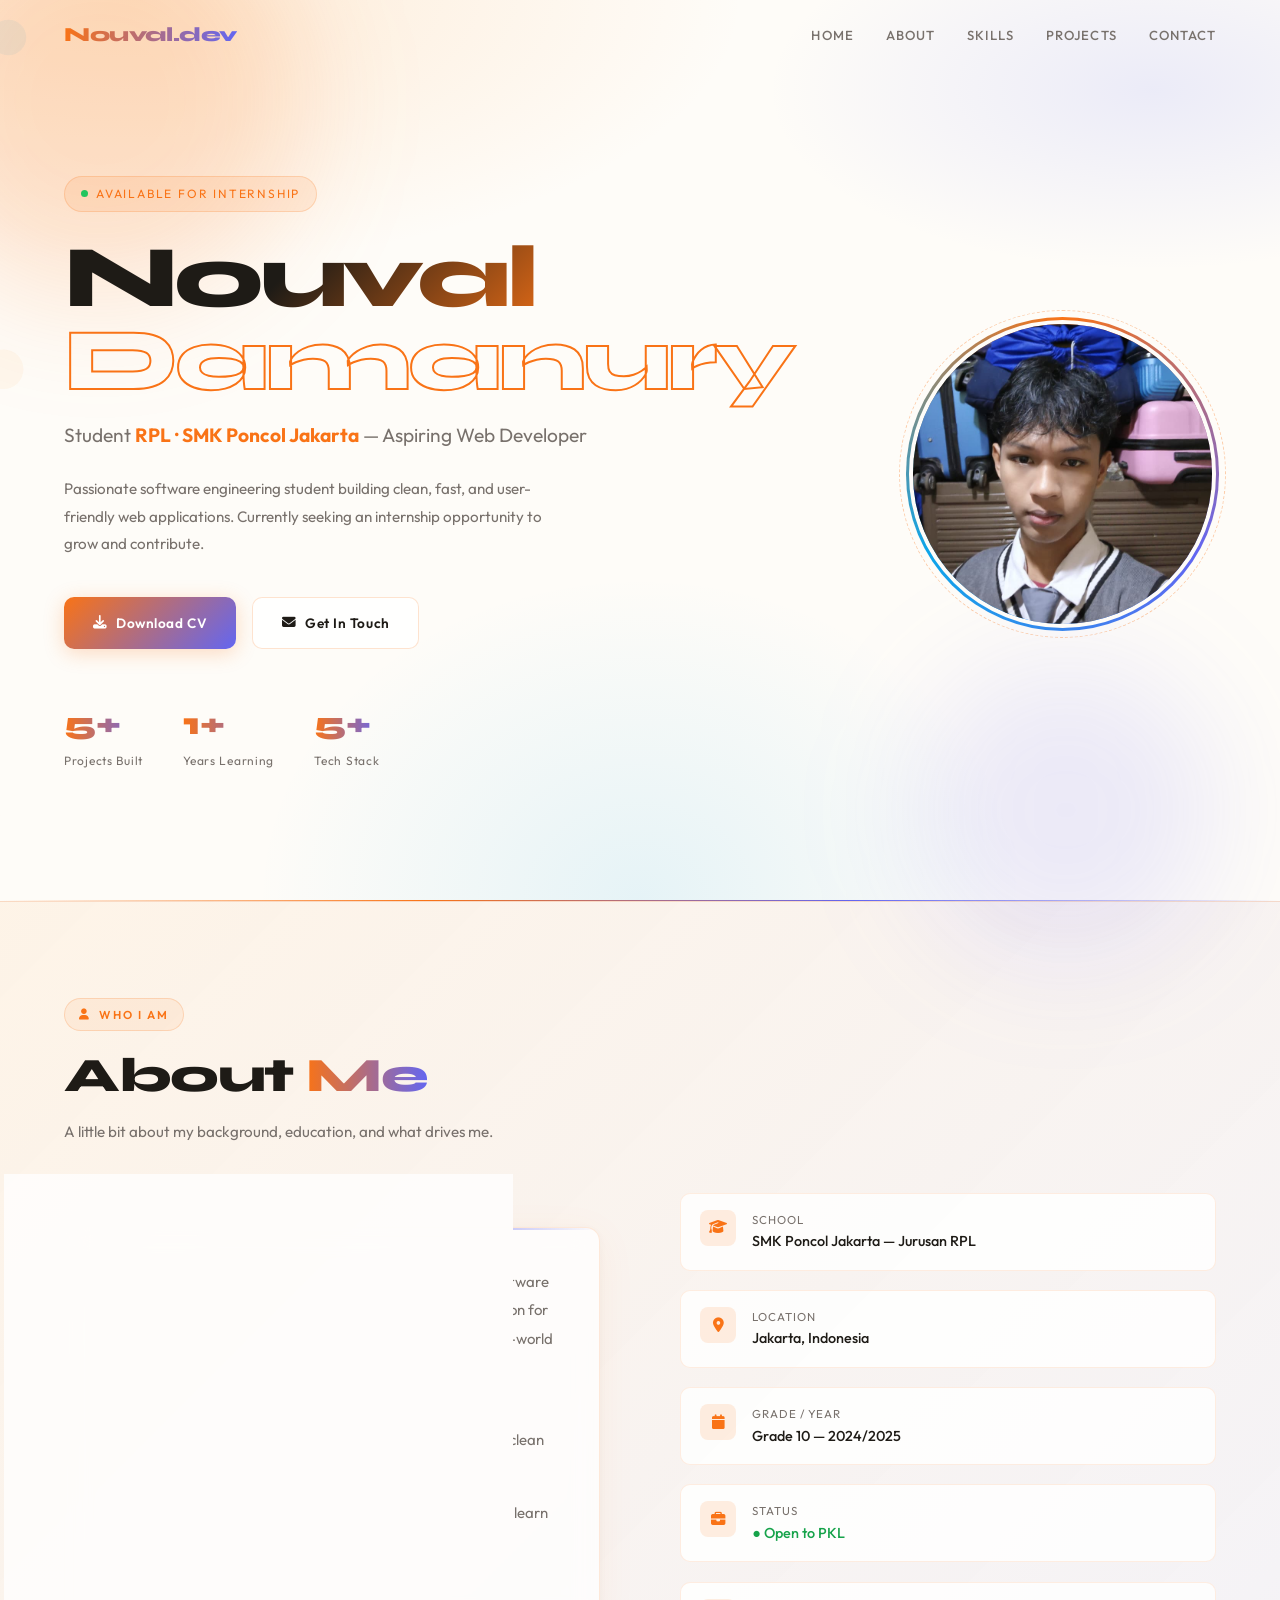
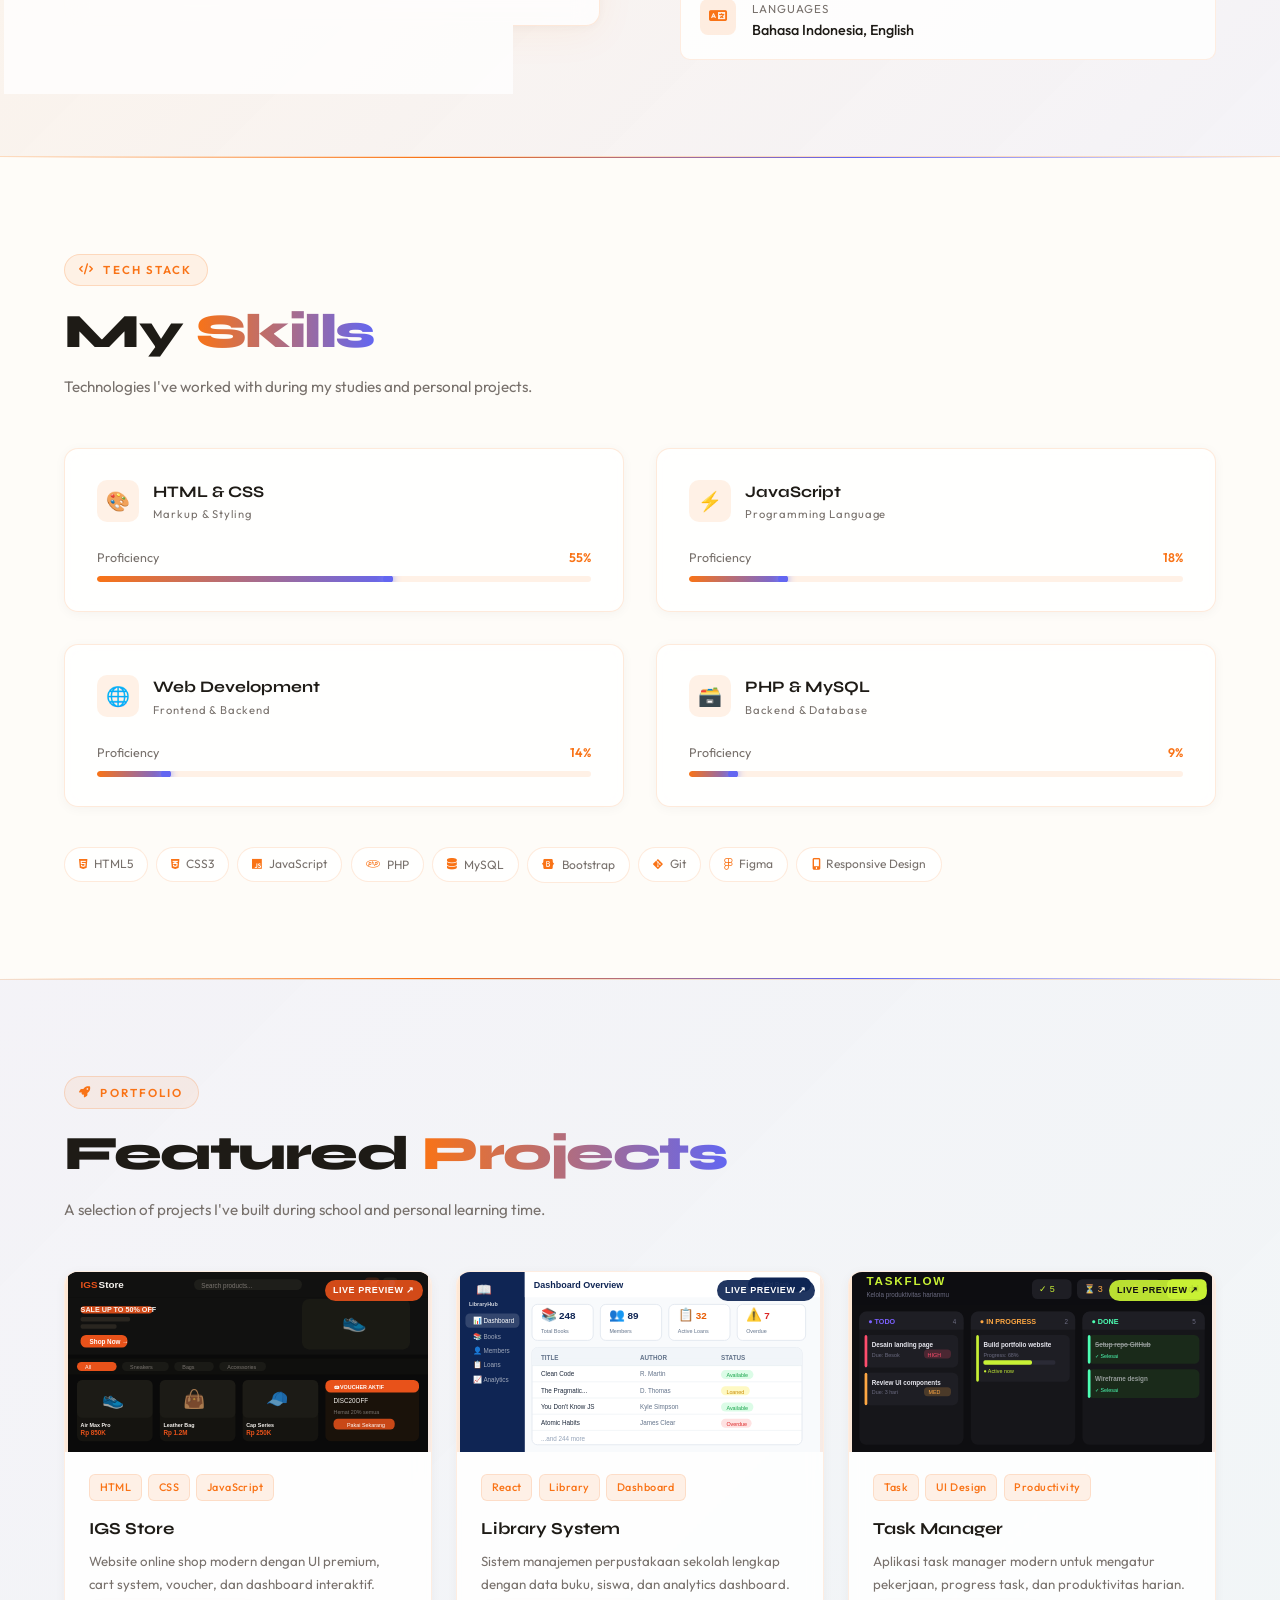
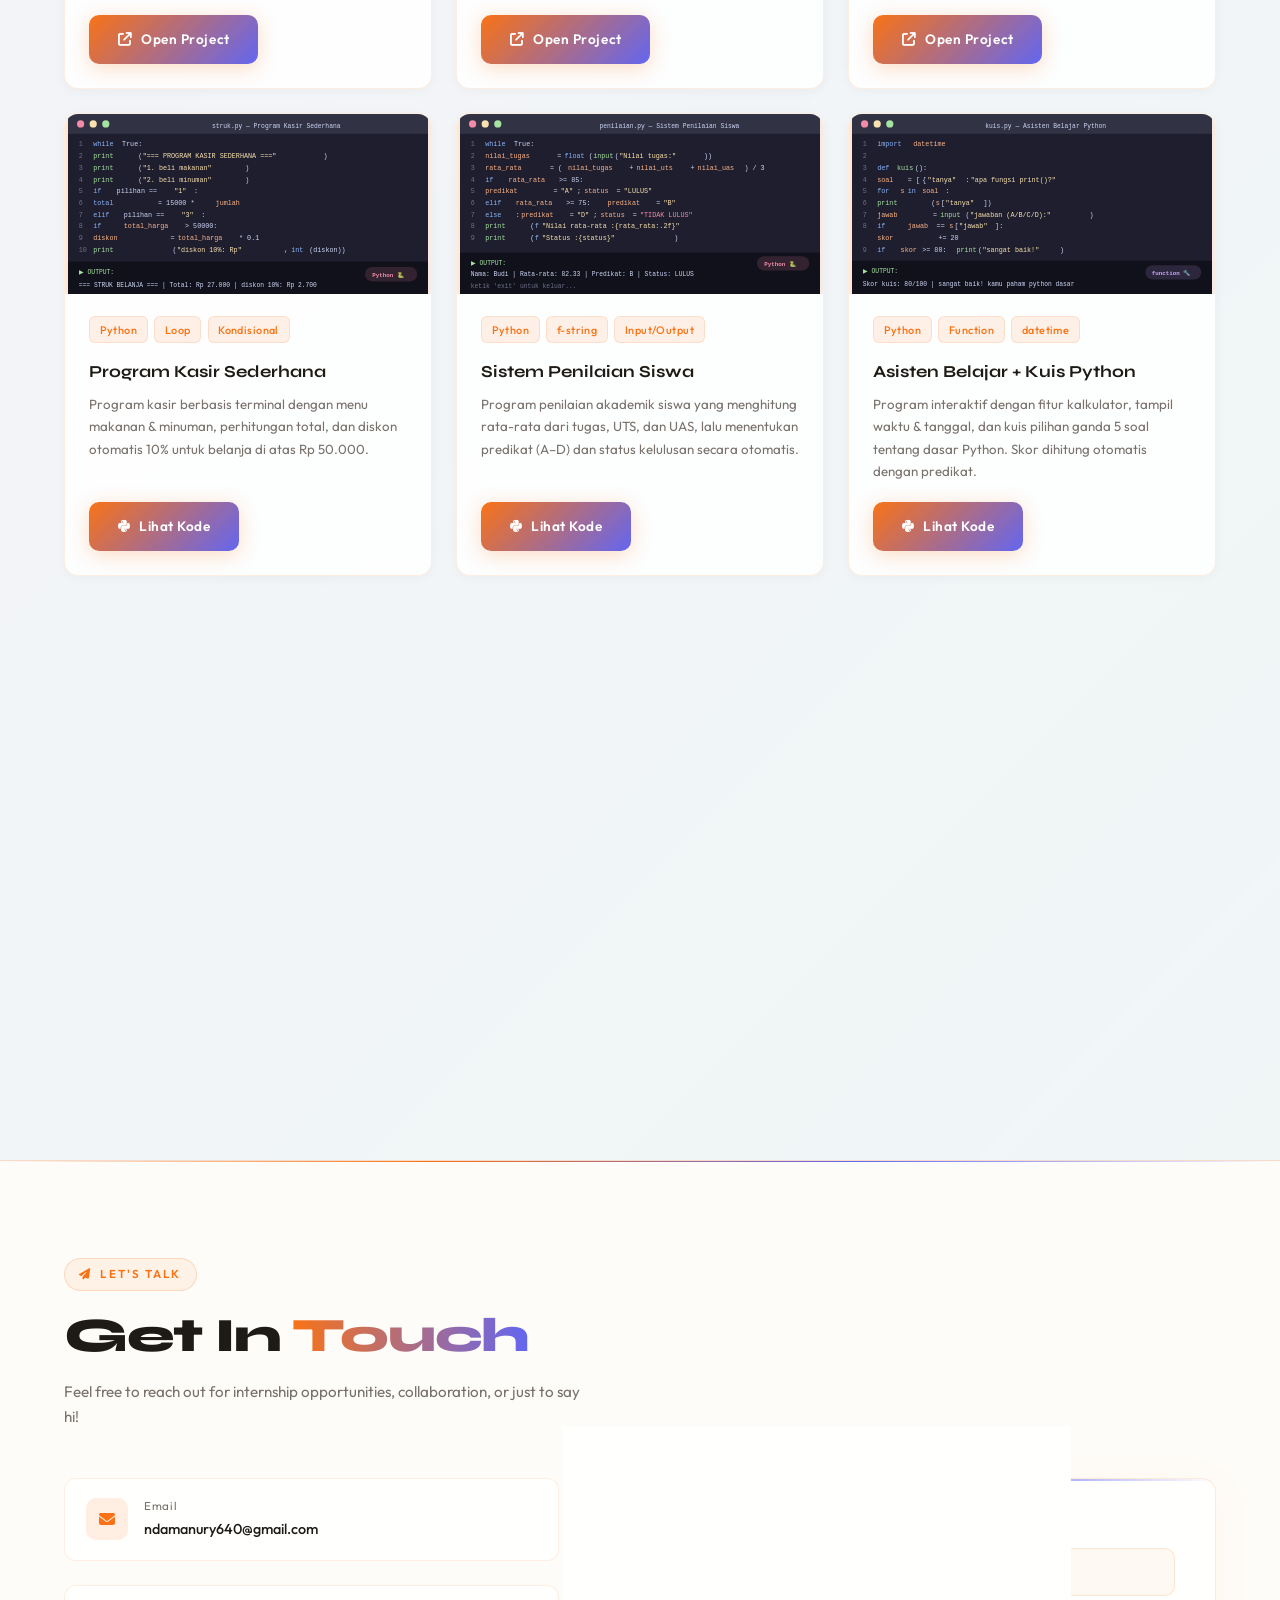
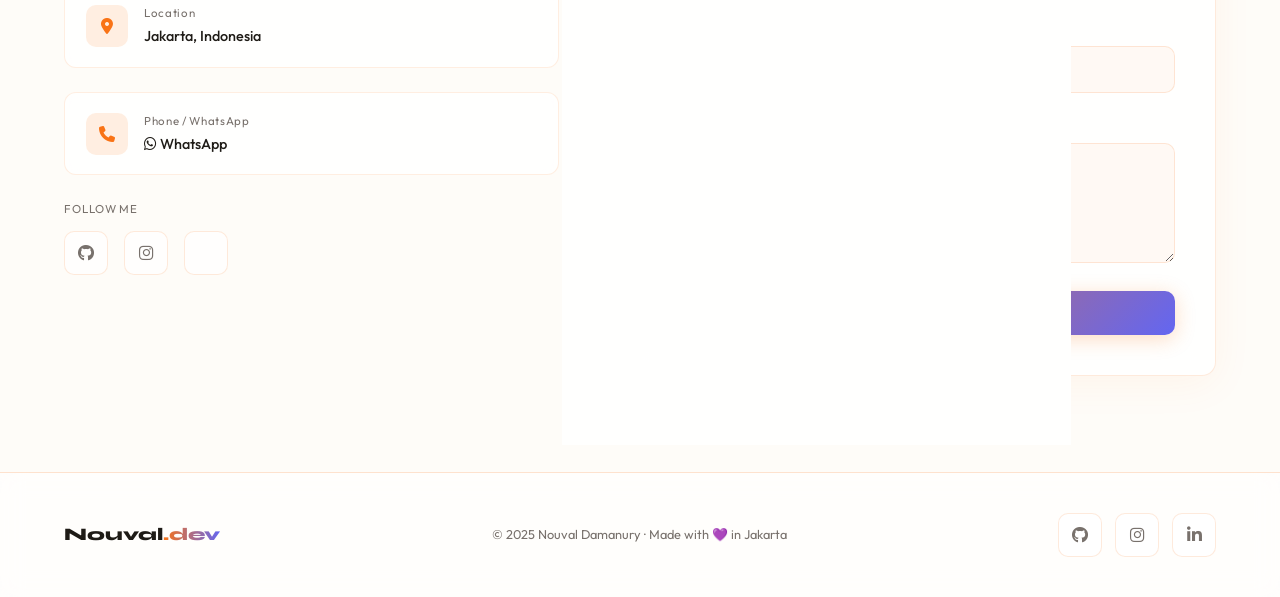
==== commit af01f952: "Add files via upload" ====
--- a/index.html
+++ b/index.html
@@ -96,8 +96,8 @@
     <div class="about-grid">
       <div class="about-card reveal">
         <p>Hi! I'm <strong style="color:var(--text)">Nouval Damanury</strong>, a grade 10 student majoring in Software Engineering (RPL) at SMK Poncol Jakarta. I have a deep passion for web development and building digital solutions that solve real-world problems.</p>
-        <p>I started learning to code in grade 10 and since then I've built numerous web projects ranging from simple static sites to full-stack applications. I love clean code, great UI, and continuous learning.</p>
-        <p>My goal is to land an internship where I can contribute meaningfully, learn from experienced developers, and grow both technically and professionally.</p>
+        <p>I started learning to code in grade 10 and since then I've built numerous web projects ranging from simple static sites. I love clean code, great UI, and continuous learning.</p>
+        <p>My goal is to land an PKL where I can contribute meaningfully, learn from experienced developers, and grow both technically and professionally.</p>
       </div>
       <div class="about-info reveal">
         <div class="info-row">
@@ -125,7 +125,7 @@
           <div class="info-icon"><i class="fas fa-briefcase"></i></div>
           <div>
             <div class="info-label">Status</div>
-            <div class="info-val" style="color:#16a34a;">● Open to Internship</div>
+            <div class="info-val" style="color:#16a34a;">● Open to PKL</div>
           </div>
         </div>
         <div class="info-row">
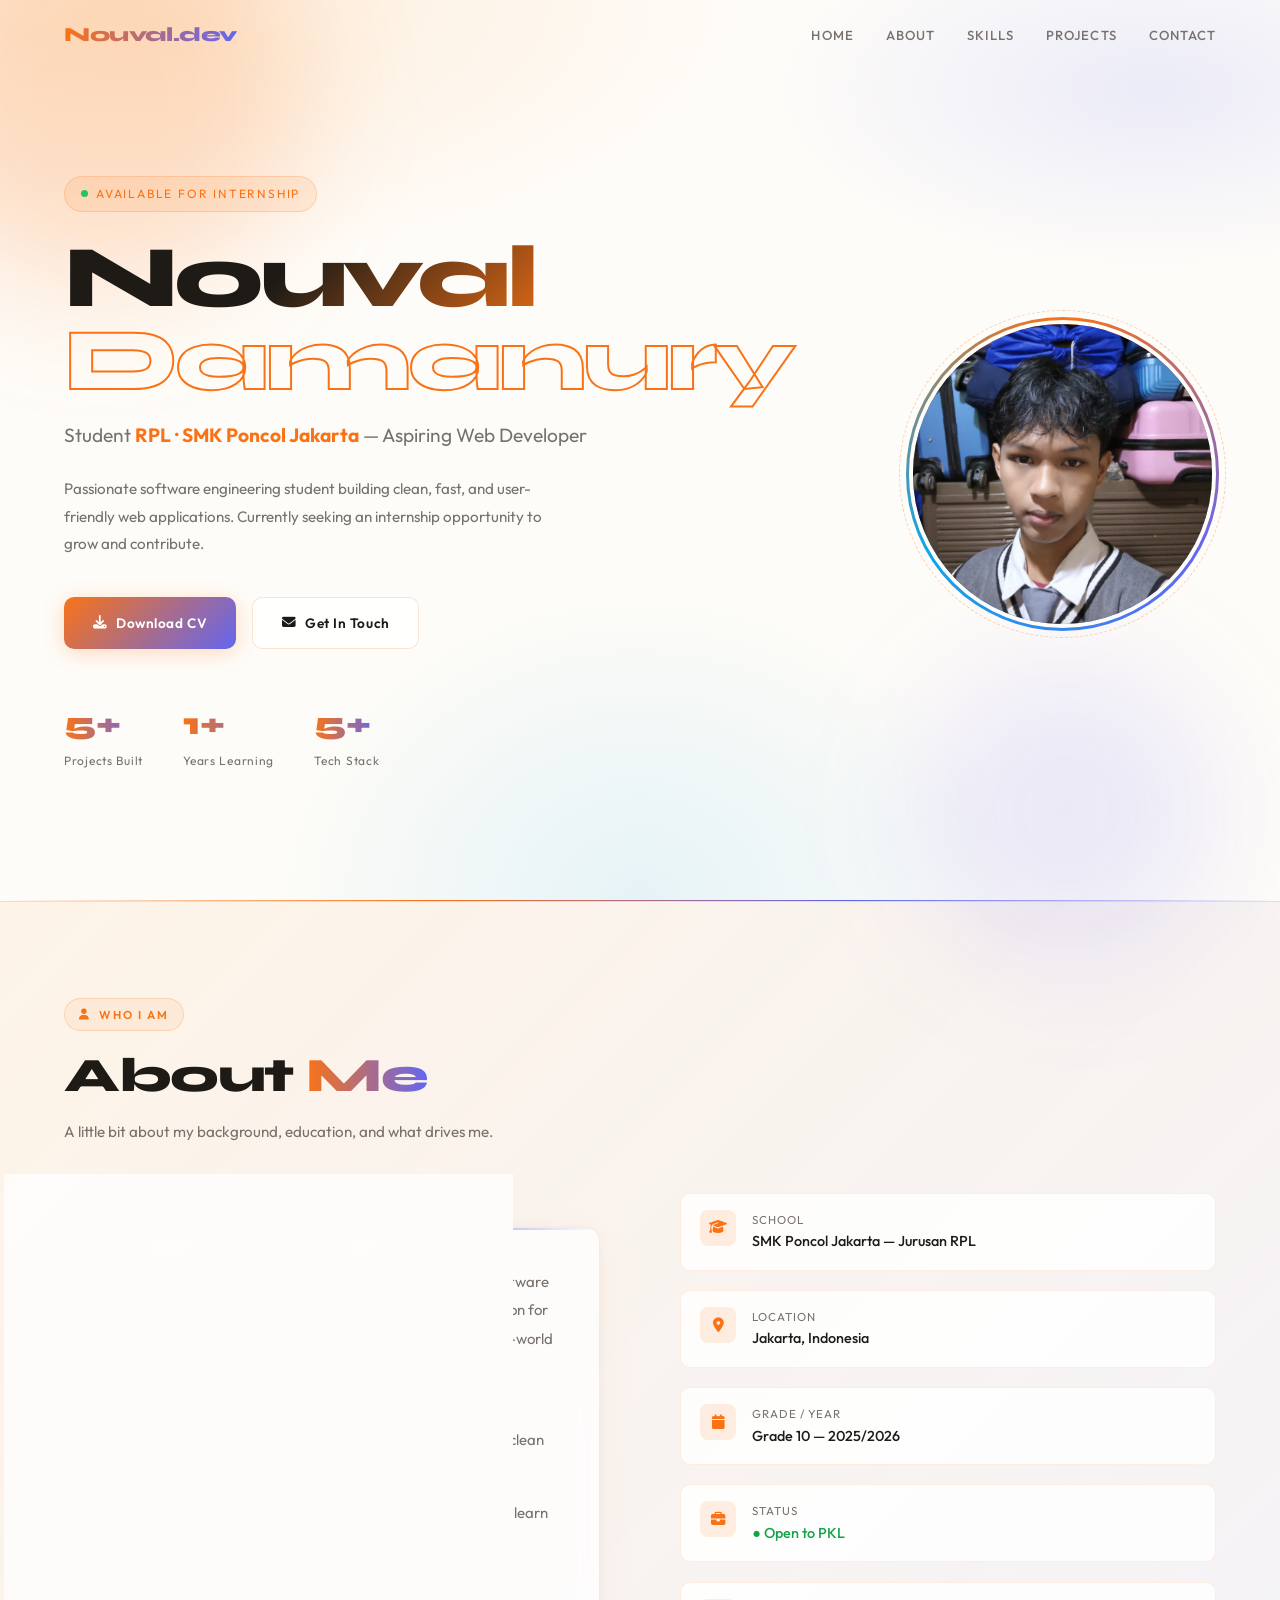
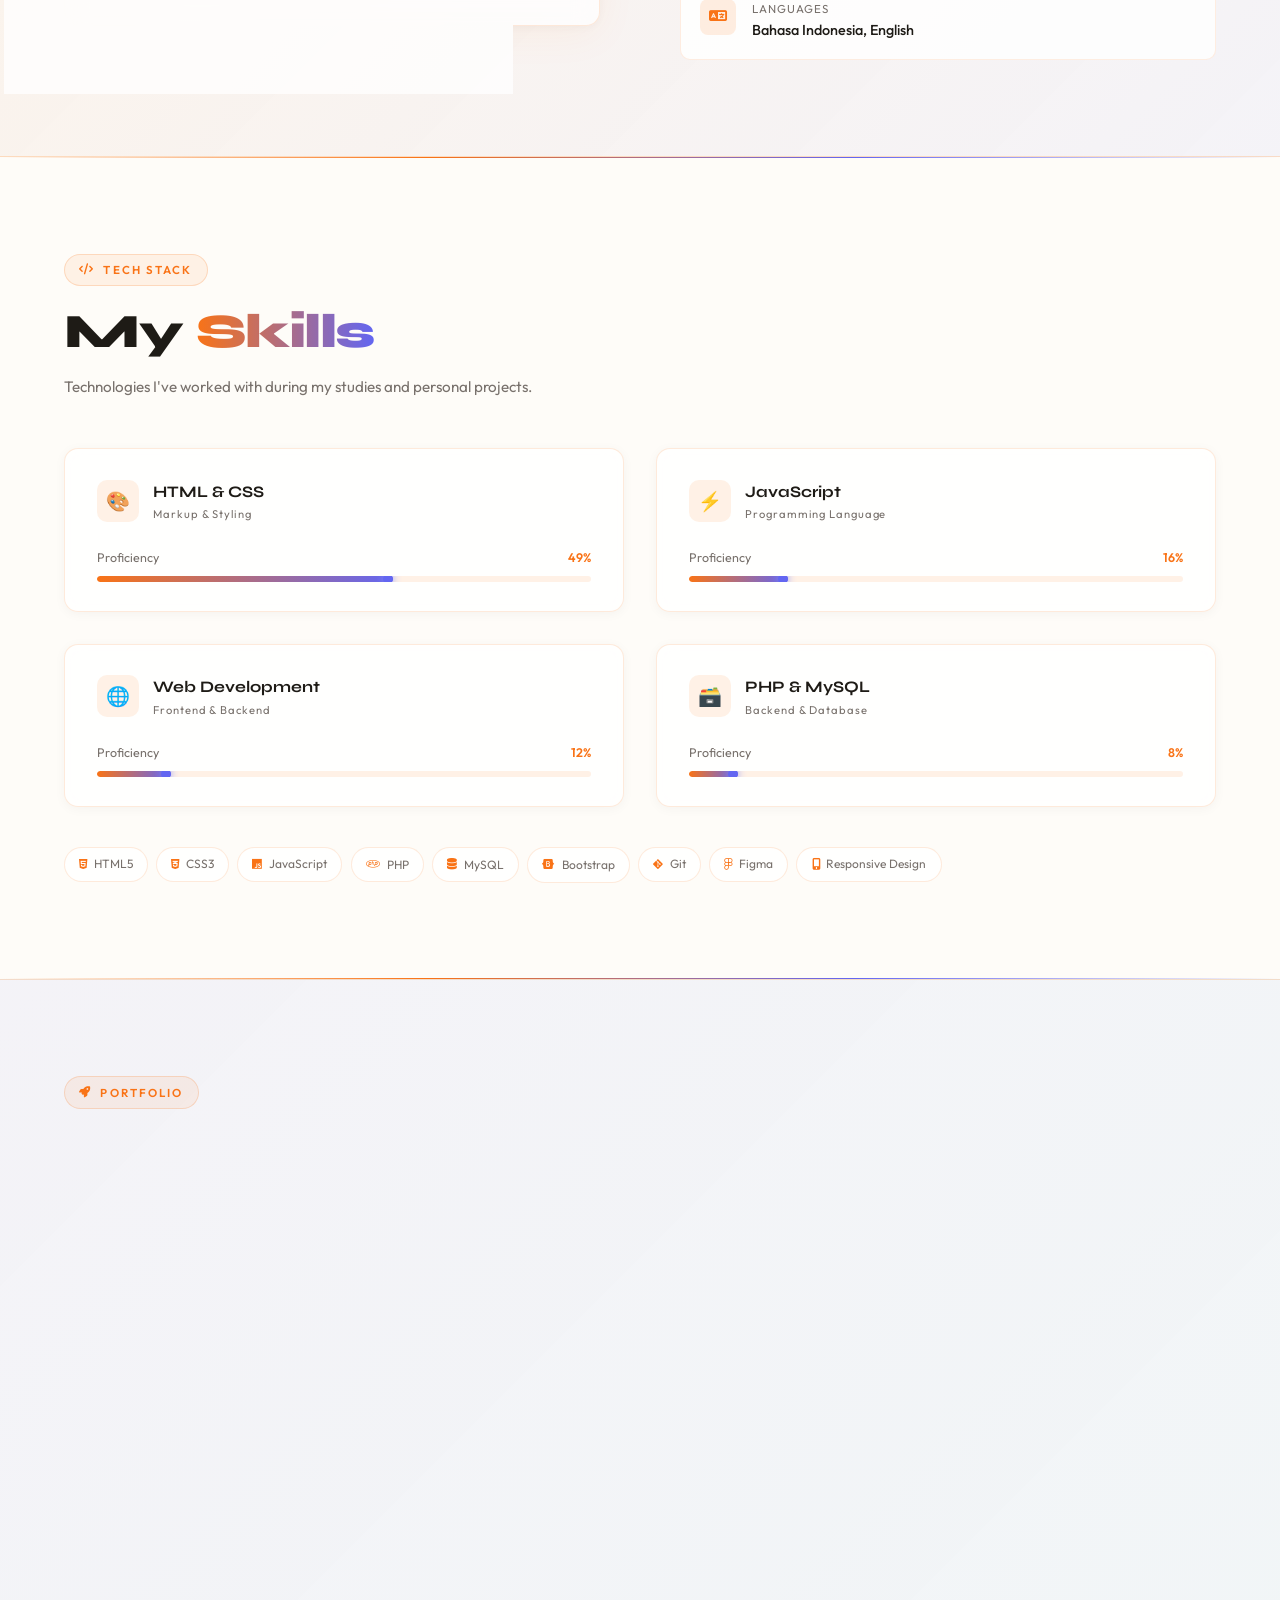
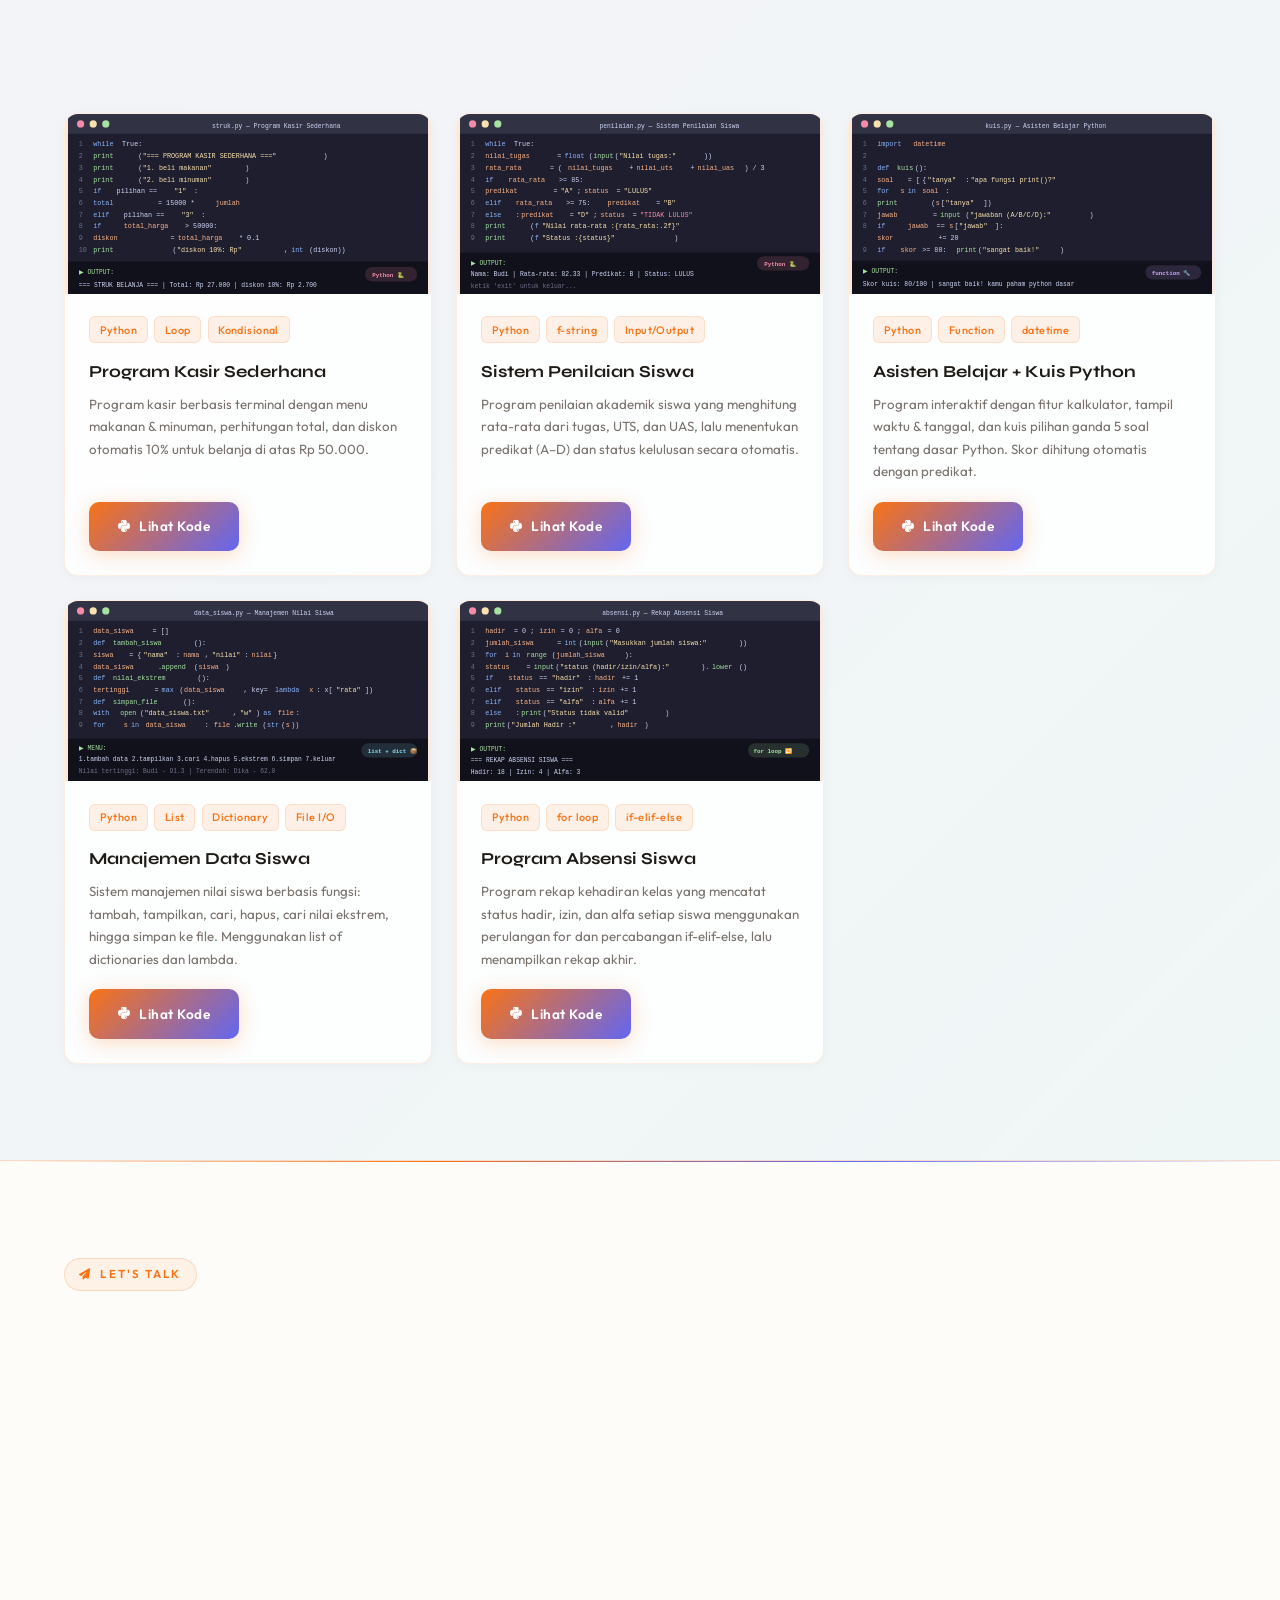
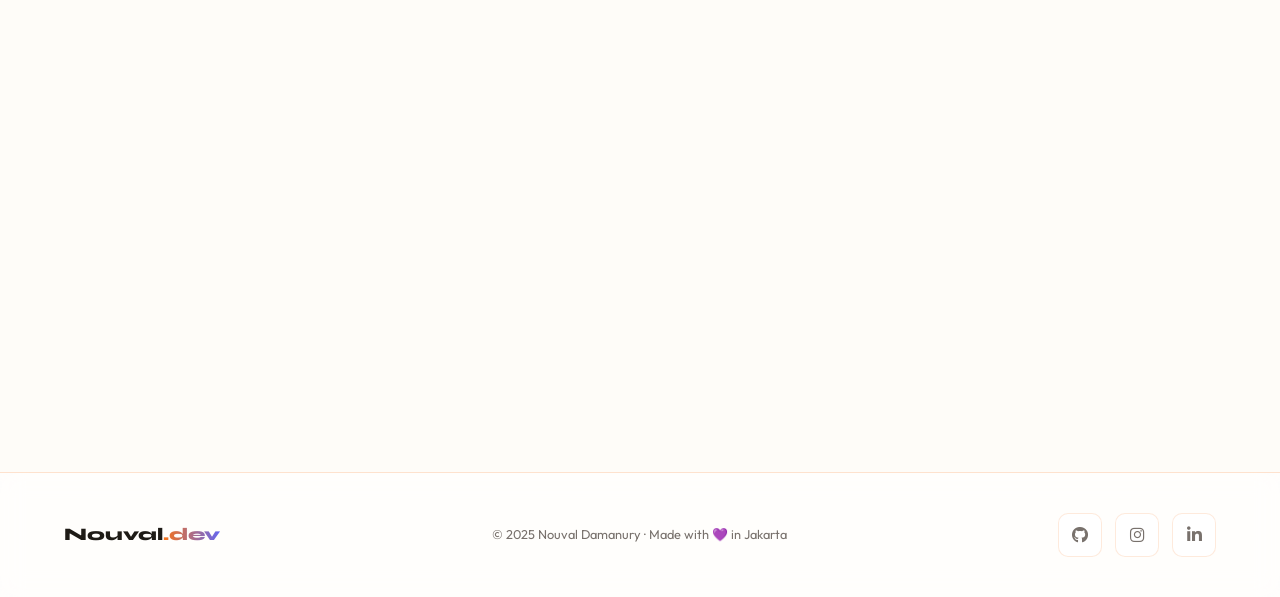
==== commit 178277f1: "Add files via upload" ====
--- a/index.html
+++ b/index.html
@@ -118,7 +118,7 @@
           <div class="info-icon"><i class="fas fa-calendar"></i></div>
           <div>
             <div class="info-label">Grade / Year</div>
-            <div class="info-val">Grade 10 — 2024/2025</div>
+            <div class="info-val">Grade 10 — 2025/2026</div>
           </div>
         </div>
         <div class="info-row">
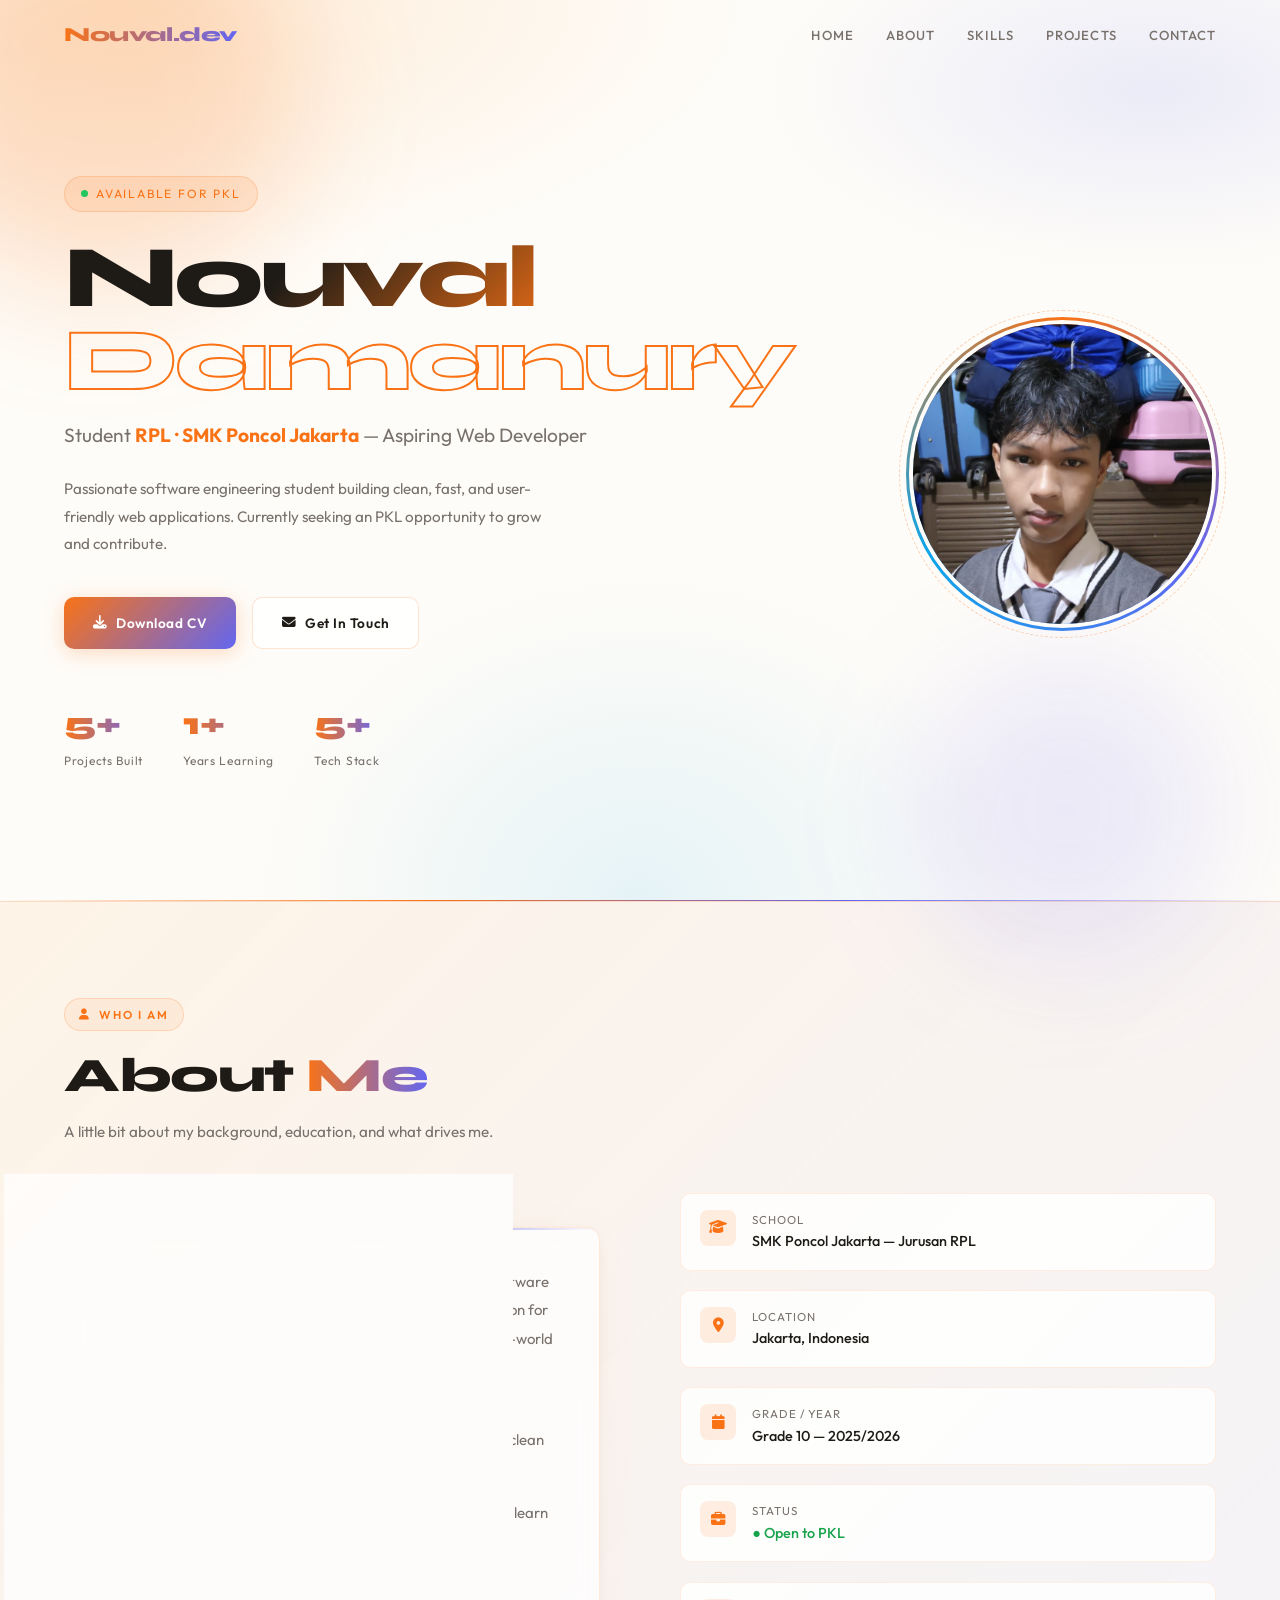
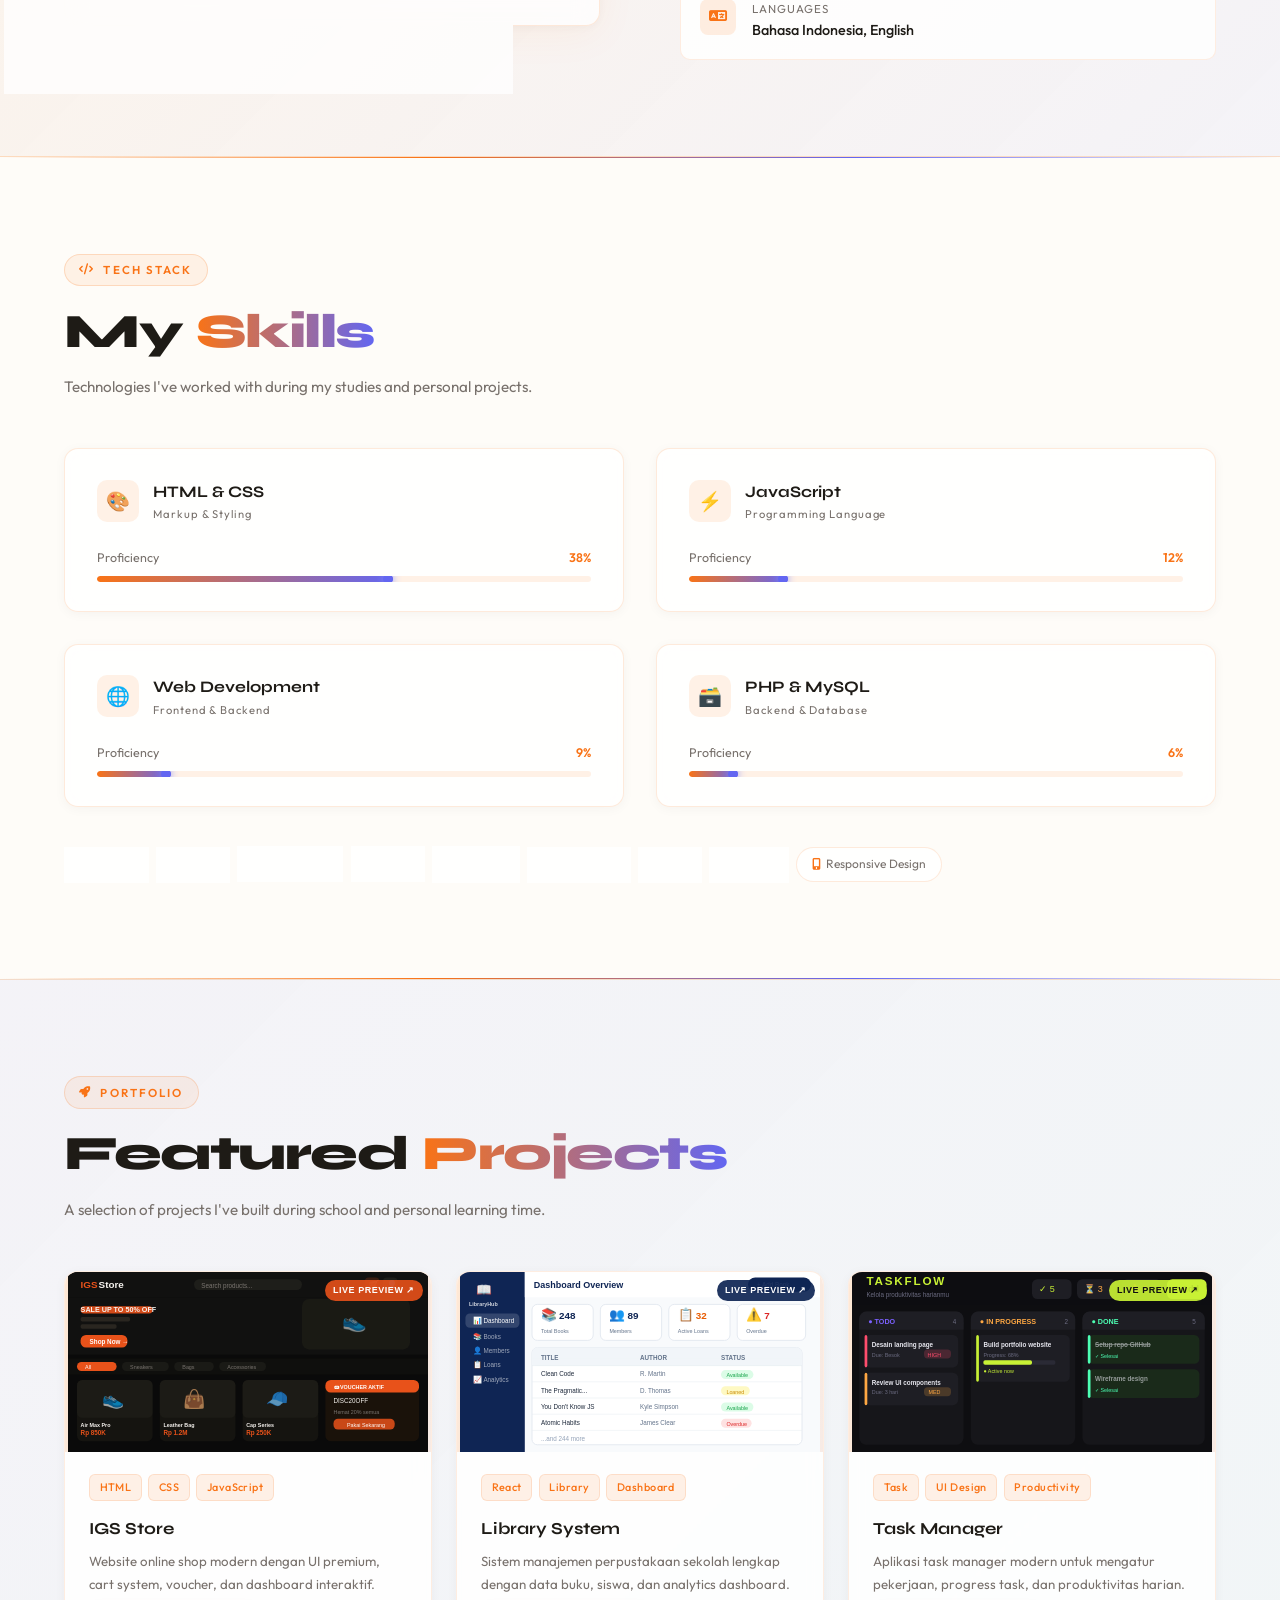
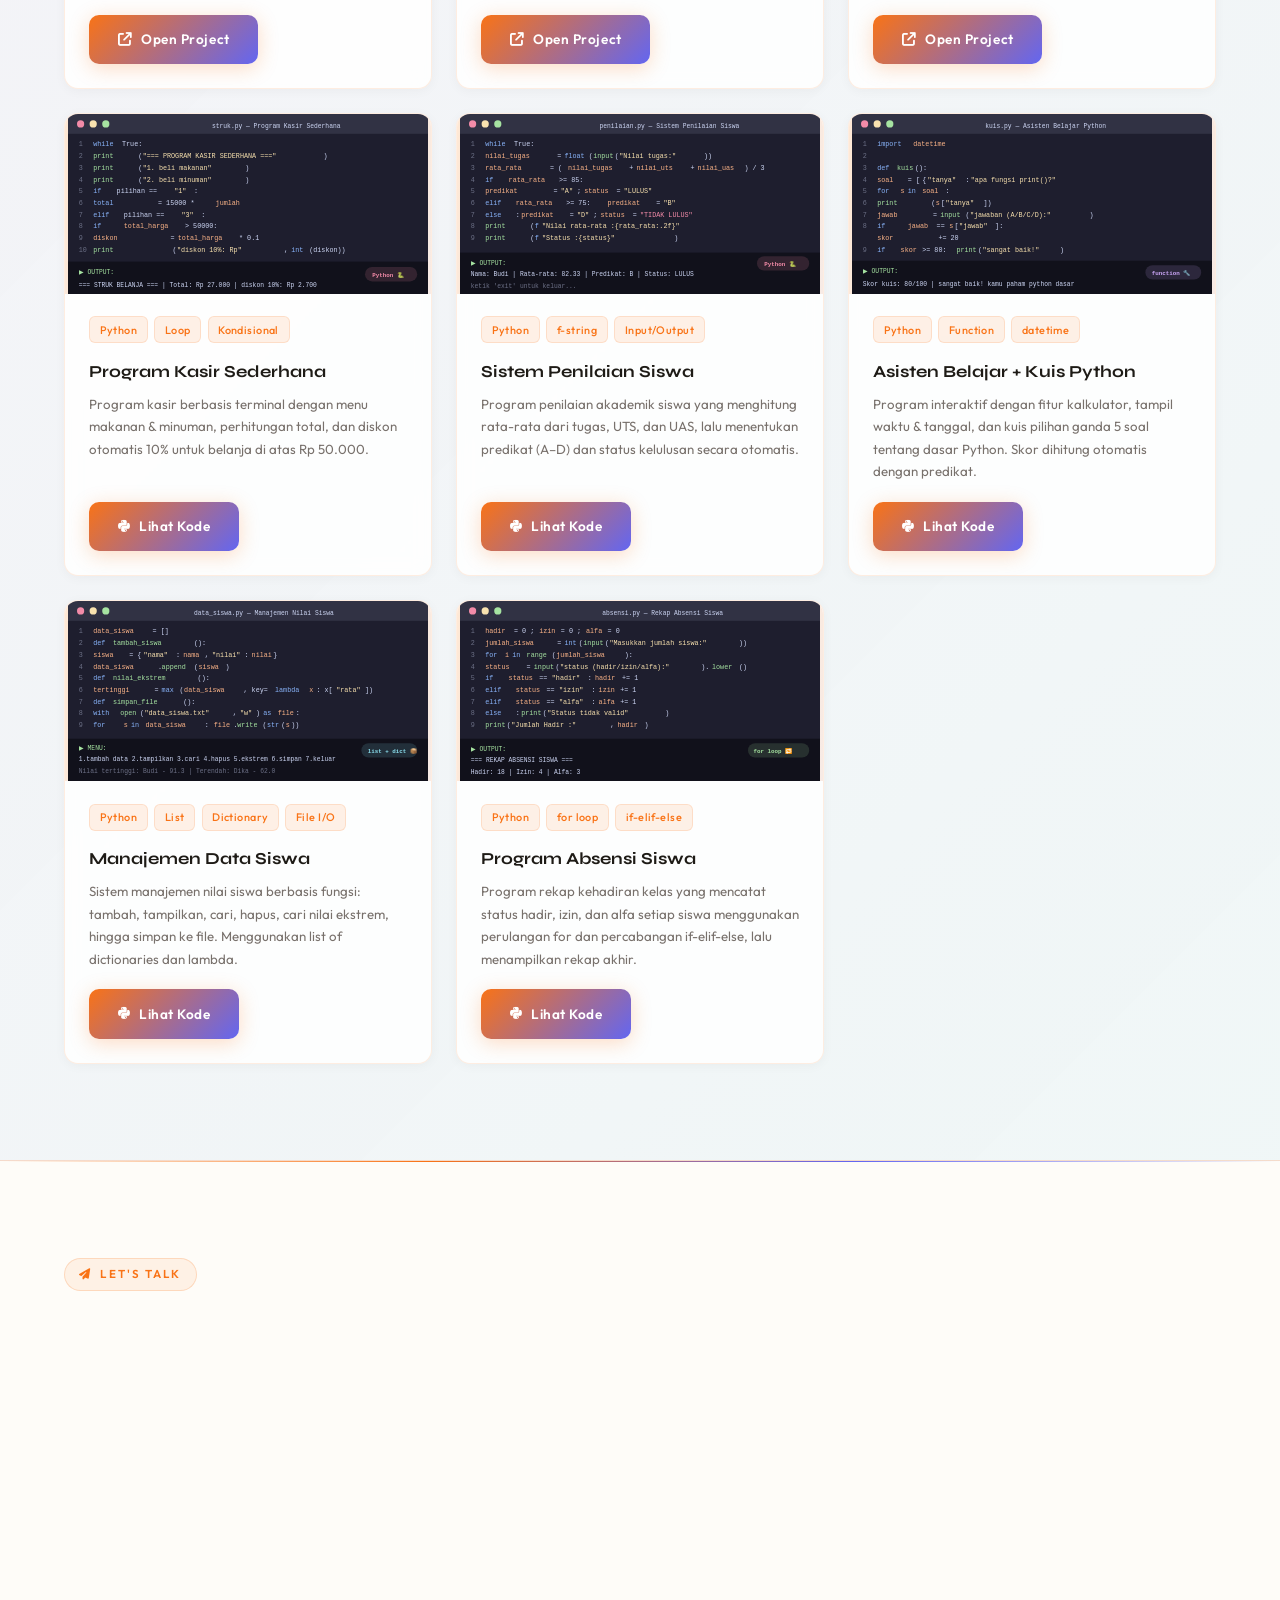
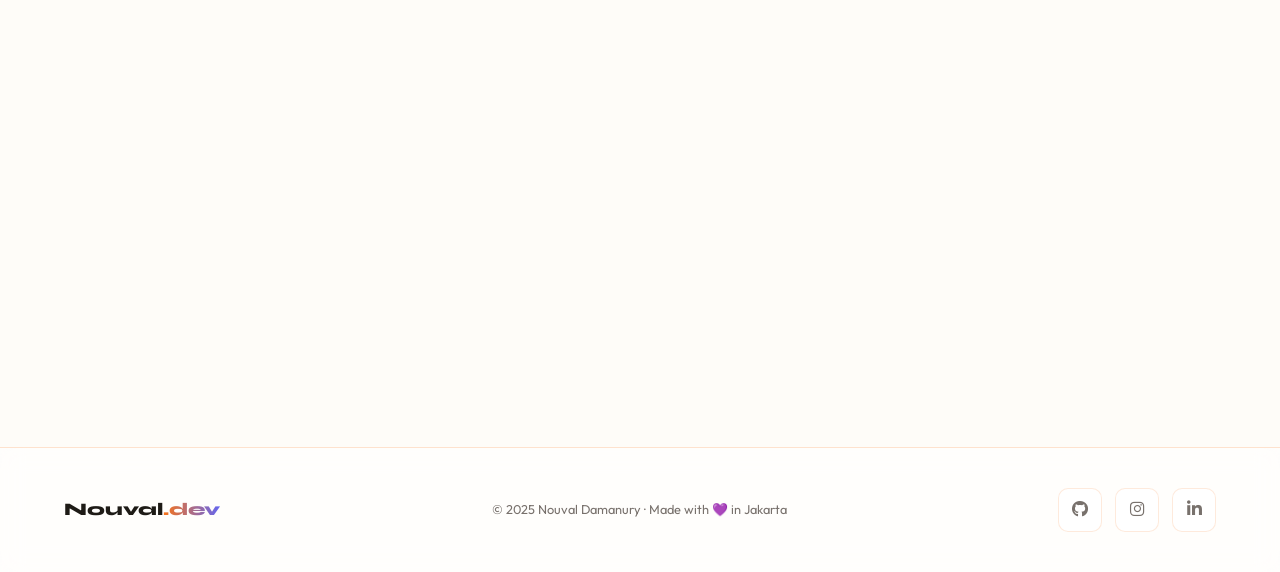
==== commit 24afceda: "Add files via upload" ====
--- a/index.html
+++ b/index.html
@@ -43,7 +43,7 @@
       <div class="hero-left">
         <div class="hero-badge">
           <div class="dot"></div>
-          Available for Internship
+          Available for PKL
         </div>
         <div class="hero-name">
           <div class="grad">Nouval</div>
@@ -53,7 +53,7 @@
           Student <strong>RPL · SMK Poncol Jakarta</strong> — Aspiring Web Developer
         </div>
         <p class="hero-desc">
-          Passionate software engineering student building clean, fast, and user-friendly web applications. Currently seeking an internship opportunity to grow and contribute.
+          Passionate software engineering student building clean, fast, and user-friendly web applications. Currently seeking an PKL opportunity to grow and contribute.
         </p>
         <div class="hero-actions">
           <a href="#" class="btn btn-primary" onclick="downloadCV(event)">
@@ -994,7 +994,7 @@
   <section id="contact">
     <div class="section-badge"><i class="fas fa-paper-plane"></i> Let's Talk</div>
     <h2 class="section-title reveal">Get In <span>Touch</span></h2>
-    <p class="section-sub reveal">Feel free to reach out for internship opportunities, collaboration, or just to say hi!</p>
+    <p class="section-sub reveal">Feel free to reach out for PKL opportunities, collaboration, or just to say hi!</p>
 
     <div class="contact-grid">
       <div class="contact-info reveal">
@@ -1050,7 +1050,7 @@
           </div>
           <div class="form-group">
             <label class="form-label">Subject</label>
-            <input type="text" class="form-control" placeholder="Internship inquiry..."/>
+            <input type="text" class="form-control" placeholder="PKL inquiry..."/>
           </div>
           <div class="form-group">
             <label class="form-label">Message</label>
